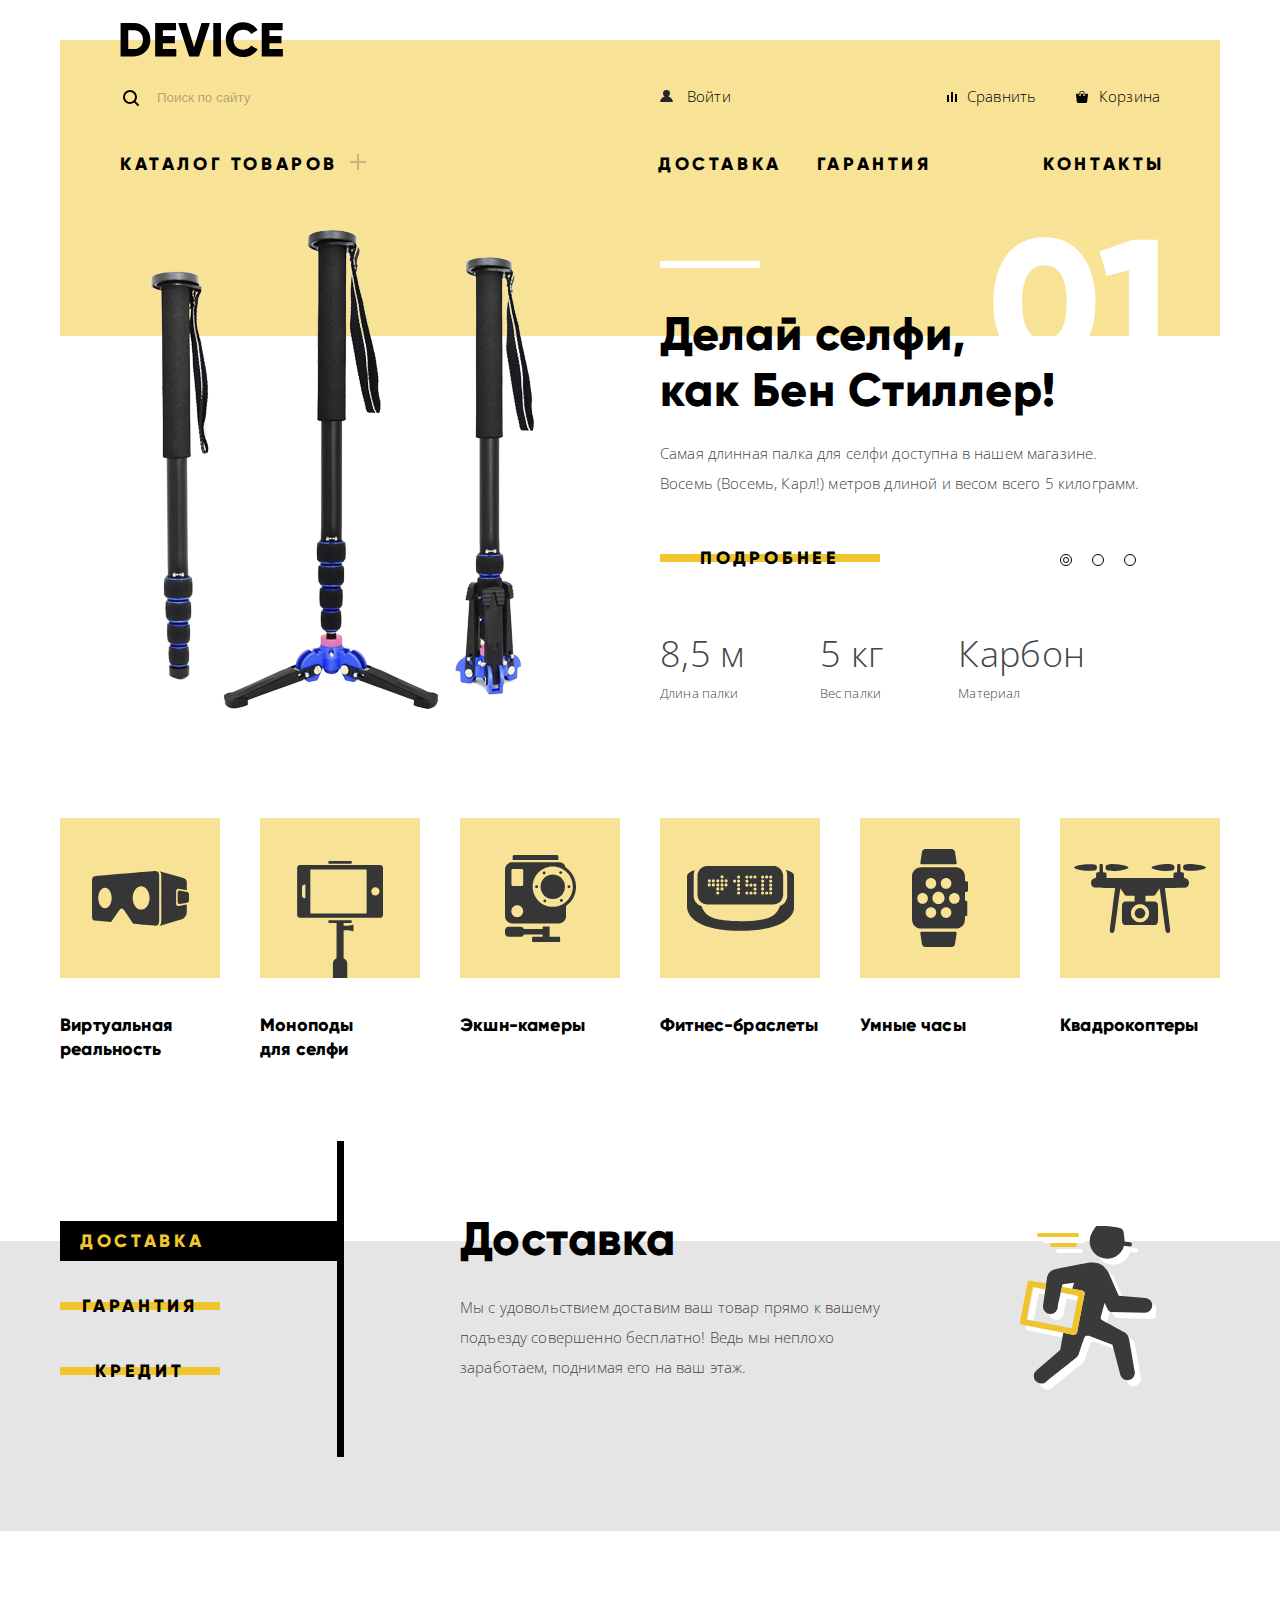
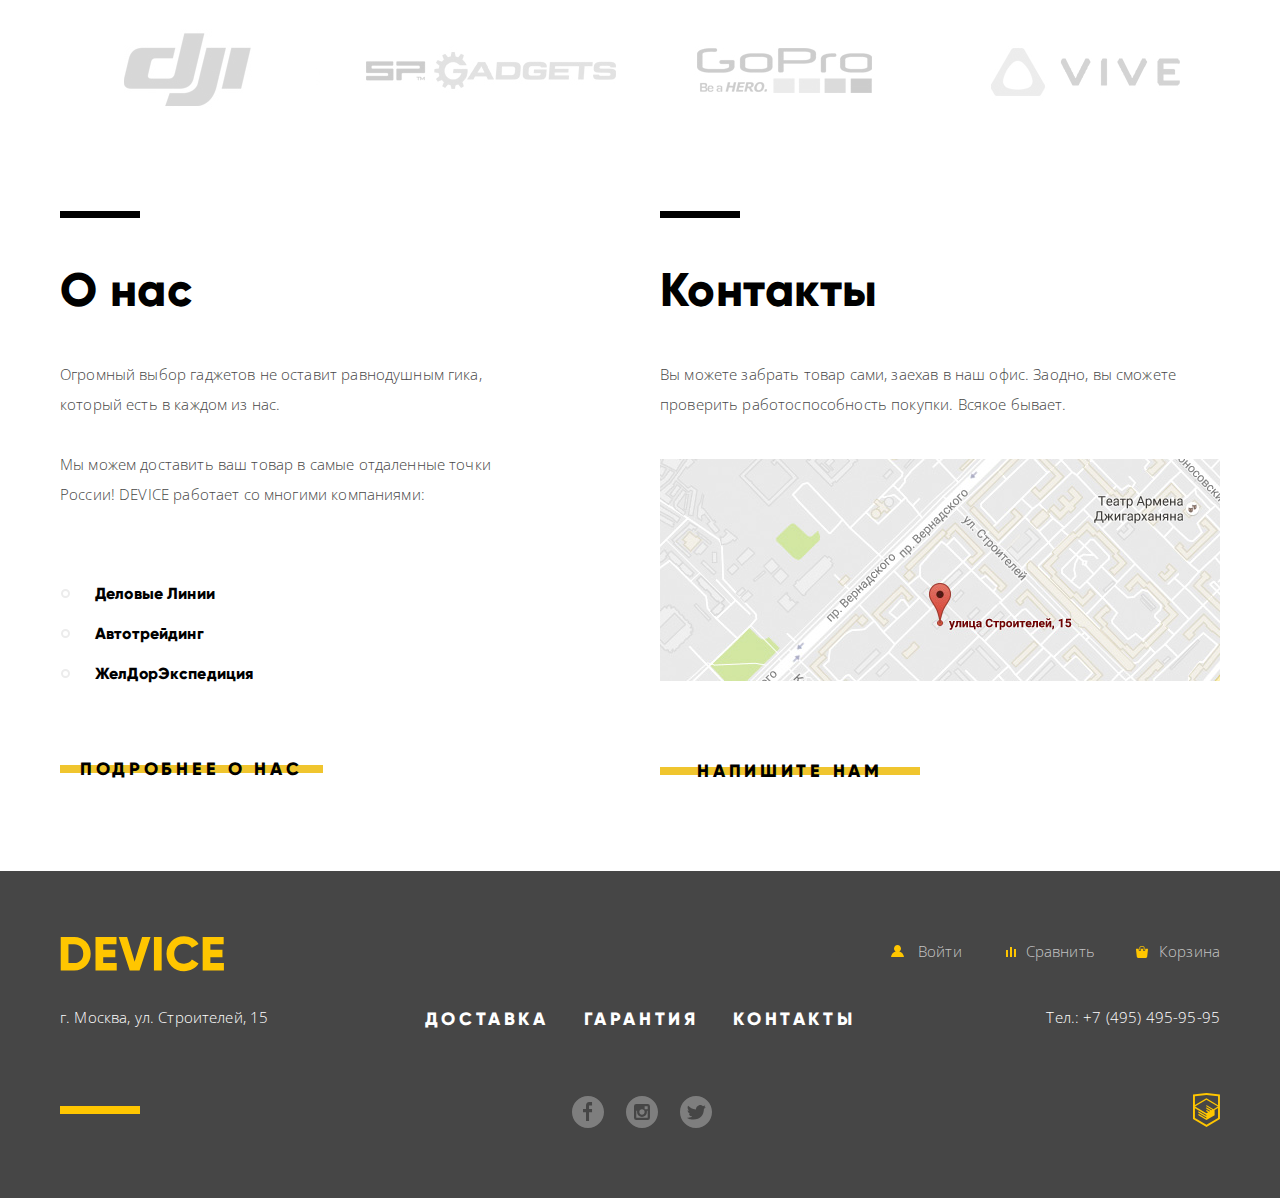
==== index.html @ 1e940af2 "Поправил футер в ИЕ11, добавил оутлайны там, где они потерялись" ====
<!DOCTYPE html>
<html lang="ru">

<head>
  <meta charset="utf-8">
  <title>Девайс</title>
  <link rel="stylesheet" href="css/style.css">
  <link rel="stylesheet" href="https://necolas.github.io/normalize.css/8.0.1/normalize.css">
  <link href="https://fonts.googleapis.com/css?family=Open+Sans:300&amp;subset=cyrillic" rel="stylesheet">
  <link rel="icon" href="img/favicon_16.png" type="image/gif" sizes="16x16">
  <link rel="icon" href="img/favicon_32.png" type="image/gif" sizes="32x32">
</head>

<body>
  <header class="main-header container">
    <img class="header-logo-index" width="163" height="36" src="img/logo.svg" alt="Логотип Девайса">
    <div class="header-top-row">
      <form class="search-form" action="https://echo.htmlacademy.ru" method="GET">
        <input type="search" class="search-input" name="search" placeholder="Поиск по сайту">
        <button class="search-button" type="submit">Найти</button>
      </form>
      <ul class="header-user-navigation">
        <li><a class="header-link link-user" href="#">Войти</a></li>
      </ul>
      <ul class="header-product-actions">
        <li><a class="header-link link-compare" href="#">Сравнить</a></li>
        <li><a class="header-link link-cart" href="#">Корзина</a></li>
      </ul>
    </div>
    <ul class="header-navigation">
      <li class="header-bold-link header-catalog">
        <a class="catalog-link" href="catalog.html">Каталог товаров</a>
        <ul class="header-catalog-list text-15">
          <li><a class="regular-link" href="#">Виртуальная реальность</a></li>
          <li><a class="regular-link" href="#">Моноподы для селфи</a></li>
          <li><a class="regular-link" href="#">Экшн-камеры</a></li>
          <li><a class="regular-link" href="#">Фитнес-браслеты</a></li>
          <li><a class="regular-link" href="#">Умные часы</a></li>
          <li><a class="regular-link" href="#">Квадрокоптеры</a></li>
        </ul>
      </li>
      <li class="header-bold-link"><a href="delivery.html">Доставка</a></li>
      <li class="header-bold-link"><a href="warranty.html">Гарантия</a></li>
      <li class="header-bold-link header-contacts"><a href="contacts.html">Контакты</a></li>
    </ul>
  </header>
  <main>
    <h1 class="visually-hidden">Интернет-магазин «Девайс»</h1>

    <div class="sliders container">

      <section class="slider slider-1 slider-current">
        <img class="slider-picture" src="img/slider-1.png" width="384" height="486" alt="Селфи-палка">
        <div class="slider-description">
          <h2 class="title-l title-l2 slider-title">Делай селфи, <br> как Бен Стиллер!</h2>
          <p class="text-15 slider-text">Самая длинная палка для селфи доступна в нашем магазине. <br> Восемь (Восемь,
            Карл!) метров длиной и весом всего 5 килограмм.</p>
          <a href="#" class="button button-220">Подробнее</a>
          <div class="slider-features">
            <div class="slider-features-item">
              <p class="slider-features-text-l">8,5 м</p>
              <p class="slider-features-text-s">Длина палки</p>
            </div>
            <div class="slider-features-item">
              <p class="slider-features-text-l">5 кг</p>
              <p class="slider-features-text-s">Вес палки</p>
            </div>
            <div class="slider-features-item">
              <p class="slider-features-text-l">Карбон</p>
              <p class="slider-features-text-s">Материал</p>
            </div>
          </div>
        </div>
      </section>

      <section class="slider slider-2">
        <img class="slider-picture" src="img/slider-2.png" width="345" height="485" alt="Фитнес-браслет">
        <div class="slider-description">
          <h2 class="title-l title-l2 slider-title">Худеем <br>правильно</h2>
          <p class="text-15 slider-text">Мотивирующие фитнес-браслеты помогут найти в себе силы не пропускать занятия и
            соблюдать диету.</p>
          <a href="#" class="button button-220">Подробнее</a>
          <div class="slider-features">
            <div class="slider-features-item">
              <p class="slider-features-text-l">48 часов</p>
              <p class="slider-features-text-s">Без подзарядки</p>
            </div>
          </div>
        </div>
      </section>

      <section class="slider slider-3">
        <img class="slider-picture" src="img/slider-3.png" width="526" height="334" alt="Квадрокоптер">
        <div class="slider-description">
          <h2 class="title-l title-l2 slider-title">Порхает как бабочка, <br>жалит как пчела!</h2>
          <p class="text-15 slider-text">Этот обычный, на первый взгляд, квадрокоптер оснащен мощным лазером,
            замаскированным под стандартную камеру.</p>
          <a href="#" class="button button-220">Подробнее</a>
          <div class="slider-features">
            <div class="slider-features-item">
              <p class="slider-features-text-l">800 м</p>
              <p class="slider-features-text-s">Дальность полета</p>
            </div>
            <div class="slider-features-item">
              <p class="slider-features-text-l">50 м</p>
              <p class="slider-features-text-s">Радиус поражения</p>
            </div>
          </div>
        </div>
      </section>

      <ul class="slider-buttons">
        <li><a class="slider-button slider-button-1 slider-button-current" href="#">Слайд 1</a></li>
        <li><a class="slider-button slider-button-2" href="#">Слайд 2</a></li>
        <li><a class="slider-button slider-button-3" href="#">Слайд 3</a></li>
      </ul>

    </div>

    <section class="catalog-section container">
      <h2 class="visually-hidden">Каталог товаров</h2>
      <ul class="catalog-section-list">
        <li><a class="text-18-bold catalog-section-item vr" href="#">Виртуальная реальность</a></li>
        <li><a class="text-18-bold catalog-section-item monopod" href="#">Моноподы для селфи</a></li>
        <li><a class="text-18-bold catalog-section-item actioncam" href="#">Экшн-камеры</a></li>
        <li><a class="text-18-bold catalog-section-item tracker" href="#">Фитнес-браслеты</a></li>
        <li><a class="text-18-bold catalog-section-item smartwatch" href="#">Умные часы</a></li>
        <li><a class="text-18-bold catalog-section-item drone" href="#">Квадрокоптеры</a></li>
      </ul>
    </section>
    <section class="service-section">
      <div class="container">
        <h2 class="visually-hidden">Наш сервис</h2>
        <ul class="service-tabs">
          <li><a class="button button-160 button-current" href="#">Доставка</a></li>
          <li><a class="button button-160" href="#">Гарантия</a></li>
          <li><a class="button button-160" href="#">Кредит</a></li>
        </ul>
        <div class="service-wrapper">
          <section class="service-description service-description-1 service-current">
            <h3 class="title-l title-l2">Доставка</h3>
            <p class="service-text">Мы с удовольствием доставим ваш товар прямо к вашему подъезду совершенно бесплатно!
              Ведь мы неплохо заработаем, поднимая его на ваш этаж.</p>
          </section>
          <section class="service-description service-description-2">
            <h3 class="title-l title-l2">Гарантия</h3>
            <p class="service-text">Если из-за возгорания купленного у нас товара у вас сгорит дом — не переживайте, мы
              выдадим вам новый.<br>Товар, не дом, конечно же.</p>
          </section>
          <section class="service-description service-description-3">
            <h3 class="title-l title-l2">Кредит</h3>
            <p class="service-text">Залезть в долговую яму стало проще! Кредитные консультанты подберут для вас
              наиболее выгодные условия кредита. Выгодные для нашего банка, разумеется.</p>
          </section>
        </div>
      </div>
    </section>
    <section class="container">
      <h2 class="visually-hidden">Наши бренды</h2>
      <ul class="brands">
        <li><a class="brand brand-dji" href="#">DJI</a></li>
        <li><a class="brand brand-spgadgets" href="#">SP Gadgets</a></li>
        <li><a class="brand brand-gopro" href="#">GoPro</a></li>
        <li><a class="brand brand-vive" href="#">Vive</a></li>
      </ul>
    </section>
    <div class="two-columns container index-columns">
      <section class="about">
        <h2 class="title-l title-index">О нас</h2>
        <p class="default-p">Огромный выбор гаджетов не оставит равнодушным гика, который есть в каждом из нас.</p>
        <p class="default-p">Мы можем доставить ваш товар в самые отдаленные точки России! DEVICE работает со многими
          компаниями:</p>
        <ul class="delivery-partners">
          <li>Деловые Линии</li>
          <li>Автотрейдинг</li>
          <li>ЖелДорЭкспедиция</li>
        </ul>
        <a class="button button-260" href="about.html">Подробнее о нас</a>
      </section>
      <section class="contacts">
        <h2 class="title-l title-index">Контакты</h2>
        <p class="default-p">Вы можете забрать товар сами, заехав в наш офис. Заодно, вы сможете проверить
          работоспособность покупки. Всякое бывает.</p>
        <a class="contacts-map" href="#"><img width="560" height="222" src="img/map.jpg" alt="Карта проезда"></a>
        <a class="button button-260" href="#">Напишите нам</a>
      </section>
    </div>
  </main>
  <footer class="main-footer">
    <div class="container">
      <div class="footer-first-row">
        <img class="footer-logo" width="164" height="36" src="img/logo-orange.svg" alt="Логотип Девайса">
        <ul class="footer-list footer-user-navigation">
          <li><a class="footer-link link-user footer-link-user" href="#">Войти</a></li>
        </ul>
        <ul class="footer-list footer-product-actions">
          <li><a class="footer-link link-compare footer-link-compare" href="#">Сравнить</a></li>
          <li><a class="footer-link link-cart footer-link-cart" href="#">Корзина</a></li>
        </ul>
      </div>
      <div class="footer-second-row">
        <p class="footer-adress">г. Москва, ул. Строителей, 15</p>
        <ul class="footer-navigation">
          <li><a href="delivery.html">Доставка</a></li>
          <li><a href="warranty.html">Гарантия</a></li>
          <li><a href="contacts.html">Контакты</a></li>
        </ul>
        <p class="footer-tel">Тел.: +7 (495) 495-95-95</p>
      </div>
      <div class="footer-third-row">
        <ul class="socials">
          <li><a class="social-button facebook-button" href="#">Фейсбук</a></li>
          <li><a class="social-button instagram-button" href="#">Инстаграм</a></li>
          <li><a class="social-button twitter-button" href="#">Твиттер</a></li>
        </ul>
        <a class="copyright-button" href="https://htmlacademy.ru/intensive/htmlcss">© HTML-Академия</a>
      </div>
    </div>
  </footer>
  <section class="modal contact-modal">
    <h2 class="visually-hidden">Связаться с нами</h2>
    <form class="contact-form" action="https://echo.htmlacademy.ru" method="post">
      <div class="contact-info-wrapper">
        <div class="input-wrapper">
          <label class="text-18-bold" for="name">Ваше имя</label>
          <input class="input name-input" type="text" name="name" id="name" placeholder="Имя Фамилия">
        </div>
        <div class="input-wrapper">
          <label class="text-18-bold" for="email">Ваш e-mail</label>
          <input class="input" type="email" name="email" id="email" placeholder="email@example.com">
        </div>
      </div>
      <div class="input-wrapper">
        <label class="text-18-bold" for="letter-text">Текст письма</label>
        <textarea class="input textarea" name="textarea" id="letter-text" placeholder="В свободной форме" rows="7"></textarea>
      </div>
      <button type="submit" class="button button-200">Отправить</button>
      <button type="button" class="modal-close-button">Закрыть</button>
    </form>
  </section>
  <section class="modal map-modal">
    <h2 class="visually-hidden">Адрес офиса</h2>
    <iframe src="https://www.google.com/maps/embed?pb=!1m18!1m12!1m3!1d2249.1096032554806!2d37.528877725327376!3d55.68708219372479!2m3!1f0!2f0!3f0!3m2!1i1024!2i768!4f13.1!3m3!1m2!1s0x46b54cf65f5c8955%3A0x694710ccd55501e!2sUlitsa+Stroiteley%2C+15%2C+Moskva%2C+119311!5e0!3m2!1sen!2sru!4v1544993767592"
      width="960" height="530" style="border:0" allowfullscreen></iframe>
    <img src="img/map-big.jpg" width="960" height="530" alt="г. Москва, ул. Строителей, 15">
    <button type="button" class="modal-close-button">Закрыть</button>
  </section>
  <script src="js/script.js"></script>
</body>

</html>
---- css/style.css ----
@font-face {
  font-family: "gilroy";
  src: url("../fonts/gilroy-extrabold.woff2") format("woff2");
  src: url("../fonts/gilroy-extrabold.woff") format("woff");
  font-weight: bold;
  font-style: normal;
}

body, .text-15 {
  margin: 0px;

  font-family: "Open Sans", Arial, sans-serif;
  font-size: 15px;
  line-height: 30px;
  color: #464646;
  letter-spacing: 0.15px;
  font-weight: 300;
  text-transform: none;

  /* background-color: #ffffff; */
}

a {
  color: #000000;
  text-decoration: none;
}

.visually-hidden {
  position: absolute;
  width: 1px;
  height: 1px;
  margin: -1px;
  border: 0;
  padding: 0;
  clip: rect(0 0 0 0);
  overflow: hidden;
}

*, *::after, *::before {
  /* outline: 1px solid rgba(255, 0, 0, 0.5); */
}

a:hover,
a:focus {
  color: rgba(0, 0, 0, 0.6);
}

a:active {
  color: rgba(0, 0, 0, 0.3);;
}

.header-logo:hover,
.header-logo:focus,
.footer-logo:hover,
.footer-logo:focus,
.copyright-button:hover,
.copyright-button:focus {
  opacity: 0.6;
}

.header-logo:active,
.footer-logo:active,
.copyright-button:active {
  opacity: 0.3;
}

.container {
  box-sizing: border-box;
  width:  1160px;
  margin: 0 auto;
}

.main-header {
  box-sizing: border-box;
  background-image: linear-gradient(transparent 40px, rgba(240,198,46,0.50) 40px);
  padding: 0px 60px 50px 60px;
  /* margin-bottom: 40px;  */
}

.header-logo-index {
  margin-top: 22px;
  margin-bottom: 6px;
}

.header-top-row {
  display: flex;
  align-items: baseline;
  margin-bottom: 29px;
}

.search-form {
  position: relative;
  display: flex;
  width: 440px;
  margin-right: 97px;
  /* margin-left: 37px; */
}

.search-input {
  width: 340px;
  background-color: transparent;
  border: none;
  
  border-bottom: 2px solid transparent;
  padding-top: 17px;
  padding-bottom: 16px;
  padding-left: 37px;
  padding-right: 10px;
  transition-duration: 200ms;
}

.search-input::placeholder,
.input::placeholder {
  color: rgba(0, 0, 0, 0.3);
}

.search-input:focus {
  outline: none;
  border-bottom-color: #000000;
  transition-duration: 200ms;
}

.search-form::before {
  content: "";
  position: absolute;
  left: 3px;
  top: 17px;
  width: 16px;
  height: 16px;
  background-image: url("../img/search.svg");
}

.search-button {
  background-color: transparent;
  border: 2px solid #000000;
  padding: 0px 20px;
  transition-duration: 200ms;
  visibility: hidden;
  opacity: 0;
}

.search-button:hover,
.search-button:focus{
  background-color: #000000;
  color: #ffffff;
  transition-duration: 200ms;
  visibility: visible;
  opacity: 1;
}

.search-button:active {
  color: rgba(255, 255, 255, 0.3);
}

.search-input:focus + .search-button {
  visibility: visible;
  opacity: 1;
  transition-duration: 200ms;
}

.header-user-navigation {
  margin: 0;
  padding: 0;
  list-style: none;

  display: flex;
}

.header-link {
  position: relative;
  padding-left: 30px;
}

.header-link:hover,
.header-link:focus {
  opacity: 0.6;
  color: #000000;
}

.header-link:active {
  opacity: 0.3;
  color: #000000;
}


.header-link::before,
.footer-link::before {
  content: "";
  position: absolute;
  width: 13px;
  height: 12px;
  left: 3px;
  top: 4px;
  background-repeat: no-repeat;
}

.link-user::before {
  width: 13px;
  height: 12px;
  background-image: url("../img/user.svg");
}

.link-compare::before {
  width: 10px;
  height: 10px;
  left: 10px;
  top: 6px;
  background-image: url("../img/compare.svg");
}

.link-cart::before {
  width: 12px;
  height: 12px;
  left: 7px;
  top: 5px;
  background-image: url("../img/cart.svg");
}

.header-product-actions {
  margin: 0;
  padding: 0;
  list-style: none;

  display: flex;
  width: 223px;
  justify-content: space-between;
  margin-left: auto;
}

.header-navigation {
  font-size: 18px;
  line-height: 24px;
  font-family: "gilroy", "helvetica", "arial", sans-serif;
  text-transform: uppercase;
  letter-spacing: 3.6px;

  margin: 0;
  padding: 0;
  list-style: none;

  position: relative;
  display: flex;
  margin-right: -5px;
}

.header-catalog-list {
  margin: 0;
  padding: 0;
  list-style: none;
  position: absolute;
  top: 20px;
  left: -60px;

  display: flex;
  flex-direction: column;
  align-content: flex-start;
  flex-wrap: wrap;
  
  height: 135px;
  width: 1040px;
  padding: 30px 60px 0 60px;

  background-color: #f7e296;
  z-index: 1;
  /* pointer-events: none; */
  display: none;
  
  animation-name: catalog-list-show;
  animation-duration: 300ms;
}

.catalog-link:hover + .header-catalog-list {
  display: flex;
  /* pointer-events: all; */
}

.header-catalog-list:hover {
  opacity: 1;
  display: flex;
  /* pointer-events: all; */
}

@keyframes catalog-list-show {
  0% {
    opacity: 0;
  }
  100% {
    opacity: 1;
  }
}


.header-catalog-list li {
  margin-bottom: 6px;
  margin-right: 60px;
}

.header-catalog-list li:nth-child(5) {
  margin-bottom: 50px;
}

.header-bold-link {
  margin-right: 35px;
}

.catalog-link {
  position: relative;
  padding-right: 40px;
  margin-right: 245px;
}

.catalog-link::after {
  content: "";
  position: absolute;
  left: 230px;
  top: 2px;
  width: 16px;
  height: 16px;
  background-image: url("../img/plus.svg");
}

.header-contacts {
  margin-right: 0px;
  margin-left: auto;
}

.header-link-secondary {
  color: rgba(0, 0, 0, 0.3);
  padding-left: 20px;
}

.two-columns {
  display: flex;
}

.index-columns {
  padding-bottom: 85px;
}

.about {
  box-sizing: border-box;
  width: 465px;
  margin-right: 140px;
}

.contacts {
  width: 560px;
}

.title-l {
  margin: 0;
  padding: 0;

  font-family: "gilroy", "helvetica", "arial", sans-serif;
  font-size: 47px;
  line-height: 48px;
  letter-spacing: 0.48px;
  color: #000000;
}

.title-index {
  position: relative;
  margin-top: 50px;
  margin-bottom: 45px;
}

.default-p {
  margin-bottom: 30px;
}

.title-index::before {
  content: "";
  position: absolute;
  top: -55px;
  width: 80px;
  height: 7px;
  background-color: #000000;
}

/* Sliders */

.sliders {
  display: flex;
  position: relative;
  flex-direction: column;
  background-image: linear-gradient(
    rgba(240,198,46,0.50) 110px,
    #ffffff 110px
    );
}

.slider-description .button {
  margin-bottom: 60px;
}

.slider {
  display: flex;
  position: relative;
  margin-bottom: 65px;
  display: none;

  animation-name: slider-show;
  animation-duration: 300ms;
}

@keyframes slider-show {
  0% {
    opacity: 0;
    transform: translateX(100px)
  }
  100% {
    opacity: 1;
  }
}

.slider-current {
  display: flex;
}

.slider-shown {
  visibility: visible;
}


.slider-picture {
  margin-left: 90px;
}

.slider-3 .slider-picture {
  margin-left: 10px;
}


.slider-description {
  width: 510px;
  margin-left: auto;
  margin-right: 50px;
  padding-bottom: 50px;
}

.title-l2 {
  line-height: 56px;
}

.slider-title {
  position: relative;
  margin-top: 80px;
  margin-bottom: 20px;
  z-index: 0;
}

.slider-title::before {
  content: "";
  position: absolute;
  top: -45px;
  left: 0;
  
  width: 100px;
  height: 7px;
  background-color: #ffffff;
}

.slider-title::after {
  content: "01";
  position: absolute;
  top: -30px;
  right: 0;
  font-size: 179px;
  color: #ffffff;
  z-index: -1;
}

.slider-1 .slider-title::after {
  content: "01";
}

.slider-2 .slider-title::after {
  content: "02";
}

.slider-3 .slider-title::after {
  content: "03";
}

.slider-text {
  margin-bottom: 45px;
}

.button-220 {
  box-sizing: border-box;
  width: 220px;
}

.slider-buttons {
  margin: 0;
  padding: 0;
  list-style: none;

  position: absolute;
  bottom: 245px;
  right: 55px;

  display: flex;
  font-size: 0px;
  margin-right: 16px;
  align-content: flex-end;
}

.slider-button {
  display: flex;
  position: relative;
  width: 26px;
  height: 26px;
  margin-right: 6px;
}

.slider-button::before {
  content: "";
  position: absolute;

  width: 10px;
  height: 10px;
  margin: 7px;
  border: 1px solid #000000;
  border-radius: 50%;
  transition: 300ms;
}

.slider-button-current {
  pointer-events: none;
}

.slider-button-current::after {
  content: "";
  display: block;
  position: absolute;
  top: 10px;
  left: 10px;

  width: 4px;
  height: 4px;
  border: 1px solid #000000;
  border-radius: 50%;
}

.slider-button:hover::before {
  transform: scale(1.5);
}

.slider-features {
  display: flex;
}

.slider-features-item {
  margin-right: 75px;
}

.slider-features-text-l {
  margin: 0;
  padding: 0;
  font-size: 36px;
  line-height: 48px;
  letter-spacing: 0.36px;
  margin-bottom: 5px;
}

.slider-features-text-s {
  margin: 0;
  padding: 0;

  font-size: 13px;
  line-height: 20px;
  letter-spacing: 0.13px;
}

/* Index Catalog Section */

.catalog-section-list {
  margin: 0;
  padding: 0;
  list-style: none;

  display: flex;
  justify-content: space-between;
  flex-wrap: wrap;
  margin-bottom: 40px;
}

.catalog-section-item {
  position: relative;
  display: block;
  width: 160px;
  padding-top: 195px;
  padding-bottom: 40px;
}

.catalog-section-item::before,
.catalog-section-item::after {
  content: "";
  position: absolute;
  top: 0;
  left: 0;

  display: flex;
  width: 160px;
  height: 160px;

  transition: 200ms;
}

.catalog-section-item::before {
  background-color: rgba(240,198,46,0.50);
}

.catalog-section-item::after {
  background-repeat: no-repeat;
  background-position: center;
}

.catalog-section-item:hover::before,
.catalog-section-item:focus::before {
  background-color: rgba(240,198,46,1);
}

.catalog-section-item:active::after {
  opacity: 0.3;
}

.catalog-section-item.vr::after {
  background-image: url("../img/cat.vr.svg");
}

.catalog-section-item.monopod::after {
  background-image: url("../img/cat.monopod.svg");
  background-position-y: 43px;
}

.catalog-section-item.actioncam::after {
  background-image: url("../img/cat.actioncam.svg");
}

.catalog-section-item.tracker::after {
  background-image: url("../img/cat.tracker.svg");
}

.catalog-section-item.smartwatch::after {
  background-image: url("../img/cat.smartwatch.svg");
}

.catalog-section-item.drone::after {
  background-image: url("../img/cat.drone.svg");
}


/* Services */
.service-section {
  background-image: linear-gradient(
    #ffffff 100px,
    #e5e5e5 100px
  );
  min-height: 390px;
  margin-bottom: 90px;
}


.service-section .container {
  display: flex;
}

.service-tabs {
  position: relative;
  margin: 0;
  padding: 0;
  list-style-type: none;
  margin-top: 85px;
  width: 400px;
}

.service-tabs li {
  margin-bottom: 35px;
}

.service-tabs::after {
  content: "";
  position: absolute;
  top: -85px;
  left: 277px;
  width: 7px;
  height: calc(100% + 65px);
  background-color: #000000;
}

.button-160 {
  box-sizing: border-box;
  width: 160px;
}

.button.button-current {
  padding-right: 260px;
  color: #f0c52e;
  pointer-events: none;
  transition: 100ms;
}

.button.button-current:hover,
.button.button-current:focus {
  color: #f0c52e;
  /* pointer-events: none; */
}

.button.button-current::before {
  background-color: #000000;
  top: -8px;
  border-color: #000000;
  border-top-width: 20px;
  border-bottom-width: 20px;
}

.service-description{
  margin-top: 70px;
  margin-bottom: 65px;
  width: 760px;
  display: none;
  animation-name: service-show;
  animation-duration: 300ms;
}

@keyframes service-show {
  0% {
    transform: translateX(-100px);
    opacity: 0;
  }
  100% {
    transform: translateX(0px);
    opacity: 1;
  }
}

.service-current {
  display: block;
}

.service-description .title-l{
  margin-bottom: 25px;
  padding-top: 30px;
  margin-top: -30px;
}

.service-text {
  width: 450px;
  padding-bottom: 30px;
}

.service-description-1 {
  background-image: url("../img/delivery.svg");
  background-repeat: no-repeat;
  background-position: 560px 45px;
}

.service-description-2 {
  background-image: url("../img/warranty.svg");
  background-repeat: no-repeat;
  background-position: 540px 15px;
}

.service-description-3 {
  background-image: url("../img/credit.svg");
  background-repeat: no-repeat;
  background-position: 535px 15px;
}

/* Brands */

.brands {
  margin: 0;
  padding: 0;
  list-style: none;
  display: flex;
  justify-content: space-between;
  flex-wrap: wrap;
  margin-bottom: 95px;
}

.brand {
  margin: 0;
  padding: 0;
  display: block;
  width: 260px;
  height: 100px;
  font-size: 0px;
  background-image: url("../img/brands-sprite.jpg");
  background-position: 0px 0px;
  opacity: 0.2;
  transition: opacity 200ms;
}

.brand:hover,
.brand:focus {
  background-position-y: -100px;
  opacity: 1;
}

.brand-spgadgets {
  background-position: -260px 0px;
}

.brand-gopro {
  background-position: -520px 0px;
}

.brand-vive {
  background-position: -780px 0px;
}

/* Delivery */

.delivery-partners {
  margin: 0;
  padding: 0;
  list-style: none;
  
  font-family: "gilroy", "helvetica", "arial", sans-serif;
  list-style: none;
  font-size: 16px;
  line-height: 40px;
  color: #000000;

  margin-top: 65px;
  margin-bottom: 60px;
}

.delivery-partners li {
  position: relative;
  margin-left: 35px;
}

.delivery-partners li::before {
  content: "";
  position: absolute;
  left: -34px;
  top: 15px;
  width: 5px;
  height: 5px;
  border: 2px solid #ececec;
  border-radius: 50%;
}

.button {
  display: inline-block;
  z-index: 1;

  position: relative;

  font-family: "gilroy", "helvetica", "arial", sans-serif;
  font-size: 18px;
  line-height: 24px;
  letter-spacing: 3.7px;
  text-transform: uppercase;
  background-color: transparent;
  color: #000000;
  text-align: center;
  border: none;
  padding: 0 20px;
}

.button:hover,
.button:focus {
  color: #000000;
}

.button:active {
  color: rgba(0, 0, 0, 0.3);
}

.button::before {
  content: "";
  position: absolute;
  width: 100%;
  height: 0;
  border-top: 4px solid #f0c52e;
  border-bottom: 4px solid #f0c52e;
  background-color: #f0c52e;
  background-size: 2px 10px;
  left: 0;
  top: 8px;
  transition-duration: 100ms;
  z-index:  -1;
}

.button:hover::before,
.button:focus::before {
  top: -8px;
  border-top-width: 20px;
  border-bottom-width: 20px;
  transition-duration: 100ms;
}


.button-260 {
  box-sizing: border-box;
  min-width: 260px;
}
.contacts-map {
  display: block;
  margin: 0px;
  padding: 0px;
  line-height: 0px;
  margin-top: 40px;
  margin-bottom: 75px;
  background-color: #cccccc;
  transition-duration: 300ms;
  overflow: hidden;
}

.contacts-map img{
  transition-duration: 200ms;
}

.contacts-map:hover img,
.contacts-map:focus img {
  transform: scale(1.2);
}


 /* ====== Footer Index ======*/

.footer-list {
  margin: 0;
  padding: 0;
  display: flex;
}

.footer-logo {
  margin-right: auto;
}

.footer-link {
  position: relative;
  color: rgba(255, 255, 255, 0.7);
  padding-left: 30px;
  margin-left: 34px;
}

.footer-link:hover::before,
.footer-link:focus::before {
  opacity: 0.6;
}

.footer-link:active::before {
  opacity: 0.3;
}

.footer-link-user::before {
  background-image: url("../img/user-orange.svg")
}

.footer-link-compare::before {
  background-image: url("../img/compare-orange.svg")
}

.footer-link-cart::before {
  background-image: url("../img/cart-orange.svg")
}

.footer-link:hover,
.footer-link:focus {
  color: #ffffff;
}

.footer-link:active {
  color: rgba(255, 255, 255, 0.3);
}

.main-footer {
  display: flex;
  /* margin-top: 85px; */
  background-color: #464646;
}

.footer-navigation {
  margin: 0;
  padding: 0;
  list-style: none;

  font-size: 18px;
  line-height: 24px;
  font-family: "gilroy", "helvetica", "arial", sans-serif;
  text-transform: uppercase;
  letter-spacing: 3.6px;

  padding: 5px 0;
  display: flex;
  flex-wrap: wrap;
  justify-content: center;
}

.footer-navigation li {
  margin-right: 35px;
}

.footer-navigation li:last-child {
  margin-right: 0;
}

.main-footer p {
  color: #ffffff;
}

.footer-navigation a {
  color: #ffffff;
}

.footer-navigation a:hover,
.footer-navigation a:focus {
  color: rgba(255, 255, 255, 0.6);
}

.footer-navigation a:active {
  color: rgba(255, 255, 255, 0.3);
}

.footer-first-row {
  display: flex;
  justify-content: space-between;
  margin-top: 65px;
  margin-bottom: 30px;
}

.footer-second-row {
  display: flex;
  justify-content: space-between;
  margin-bottom: 60px;
  align-items: flex-start;
}

.footer-tel {
  margin: 0;
  padding: 0;
  text-align: right;
}

.footer-third-row {
  display: flex;
  justify-content: space-between;
  margin-bottom: 70px;
}

.footer-adress,
.footer-third-row::before {
  width: 350px;
  margin: 0;
  padding: 0;
}

.footer-tel {
  width: 350px;
  display: flex;
  justify-content: flex-end;
}


.socials {
  margin: 0;
  padding: 0;
  list-style: none;
  display: flex;
  margin-right: 50px;
}

.footer-first-row-right-column {
  display: flex;
  flex-direction: row;
}

.footer-first-row-right-column ul {
  margin: 0;
  padding: 0;
  list-style: none;
  display: flex;
}

/* ======== CATALOG PAGE ========= */

.text-14 {
  font-size: 14px;
  letter-spacing: 0.14px;
}

.breadcrumbs {
  list-style: none;
  margin: 0;
  padding: 0;
  display: flex;
  margin-top: 20px;
  margin-bottom: 42px;
}

.breadcrumb-link {
  position: relative;
  margin-right: 37px;
}

.breadcrumb-link a,
.breadcrumb-current {
  color: rgba(0, 0, 0, 0.3);
}

.breadcrumb-link a:hover,
.breadcrumb-link a:focus {
  color: rgba(0, 0, 0, 0.6);
}

.breadcrumb-link a:active {
  color: rgba(0, 0, 0, 0.1);
}

.breadcrumb-link::after {
  content: "";
  position: absolute;
  top: 12px;
  right: -19px;
  width: 4px;
  height: 7px;
  background-image: url("../img/nav-arrow.svg");
  background-repeat: no-repeat;
}

.inner-page.container {
  padding-left: 60px;
  width: 1100px;
}

.title-wrapper {
  padding: 0 60px;
}

.inner-page .title-l {
  margin-top: 37px;
}

/* ======== Filters ======== */

.filter {
  position: relative;
  background-image:linear-gradient(
    #dcdcdc 70px,
    #f2f2f2 70px
  );
  width: 200px;
  padding-top: 23px;
  padding-right: 70px;
  padding-left: 60px;
  flex-shrink: 0;
}

.background-gradient {
  background-image: linear-gradient(
    to right,  
    #f2f2f2 50%,
    #ffffff 50%
  )
}

.background-gradient:before {
  content: "";
  position: absolute;
  background-image: linear-gradient(
    to right,
    #dcdcdc 50%,
    #f2f2f2 50%
  );
  width: 100%;
  height: 70px;
  
}

.filter .title-s {
  margin-bottom: 92px;
}

.filter-section {
  border: 0;
  margin: 0;
  padding: 0; 
  margin-bottom: 45px;
}

.filter-list {
  list-style: none;
  margin: 0;
  padding: 0; 
}

.filter-list li {
  margin-bottom: 10px;
}

.title-s {
  margin: 0;
  padding: 0;

  font-family: "gilroy", "helvetica", "arial", sans-serif;
  font-size: 16px;
  line-height: 24px;
  letter-spacing: 3.5px;
  text-transform: uppercase;
}

.text-18-bold {
  font-family: "gilroy", "helvetica", "arial", sans-serif;
  font-size: 18px;
  line-height: 24px;
  letter-spacing: 0.18px;
}

.filter-title {
  position: relative;
  margin-bottom: 22px;
}

.filter-title::before {
  content: "";
  display: block;
  height: 0;
  border-bottom: 2px solid #000000;
  margin-bottom: 12px;
  width: 200px;
}

.filter-price {
  height: 95px;
}

.filter-price-range {
  width: 100%;
}

.filter-color {
  margin-bottom: 25px;
}

.filter-bt {
  margin-bottom: 35px;
}


/* Checkbox and radio */

.filter-option + label {
  position: relative;
  padding: 5px 0px 5px 40px;
}

.filter-option + label::before {
  content: "";
  position: absolute;
  left: -1px;
  top: 1px;

  width: 27px;
  height: 25px;
  background-repeat: no-repeat;
}

.filter-option:focus + label::before,
.filter-option:checked + label:hover::before,
.filter-option:checked + label:focus::before,
.checkbox + label:hover::before,
.checkbox + label:focus::before {
  opacity: 0.6;
}

.filter-option:disabled + label {
  color: #a6a6a6;
}

.filter-option:disabled + label::before {
  opacity: 0.25;
}


/* Checkbox */

.checkbox:checked + label::before {
  background-image: url("../img/checkbox-on.svg");
}

.checkbox + label::before {
  background-image: url("../img/checkbox-off.svg");
}


/* Radio Buttons */

.radio:checked + label::before {
  background-image: url("../img/radio-on.svg");
}

.radio + label::before {
  background-image: url("../img/radio-off.svg");
}

.filter-button {
  width: 200px;
}

/* ========= Catalog ========== */
.catalog {
  width: 830px;
}

/* ========== Sorting ========== */

.sorting {
  position: relative;
  display: flex;
  justify-content: space-between;
  background-color:#f2f2f2;
  padding-top: 20px;
  padding-left: 70px;
  padding-bottom: 10px;
  min-height: 40px;
  /* margin-bottom: 70px; */
}

.sorting-form {
  display: flex;
  justify-content: flex-start;
  margin-top: -1px;
  flex-grow: 1;
}

.sorting-type,
.sorting-order {
  margin: 0;
  padding: 0;
  display: flex;
}

.sorting-order {
  margin-left: auto;
}

.sorting .title-s {
  margin-top: 3px;
  margin-right: 52px;
}

.sorting-option + label {
  margin-right: 30px;
  cursor: pointer;
  color: #000000;
  opacity: 0.3;
  font-weight: 400;
}


.sorting-option:hover + label,
.sorting-option:focus + label {
  opacity: 0.6;
}

.sorting-option:focus + label,
.sort-order-radio:focus + label,
.filter-option:focus + label {
  outline: auto 5px -webkit-focus-ring-color;
}

.sorting-option:checked + label,
.sorting-option:active + label {
  opacity: 1;
}

.sorting-order label {
  font-size: 0px;

  display: flex;
  width: 11px;
  height: 10px;
  background-image: url("../img/sorting-direction.svg");
  background-repeat: no-repeat;
  background-position: center;
  cursor: pointer;
  opacity: 0.2;
  padding: 10px;
}

.sorting-order label[for="descending"] {
  transform: rotate(180deg);
  margin-right: -10px;
  opacity: 0.2;
}

.sort-order-radio:checked + label,
.sort-order-radio:active + label  {
  opacity: 1;
}

.sort-order-radio:hover + label {
  opacity: 0.4;
}

/* ========== Catalog List =========== */

.items-list {
  list-style: none;
  margin: 0;
  padding: 0;
  
  display: flex;
  flex-wrap: wrap;
  justify-content: space-between;
  background-color: #ffffff;
  padding-top: 70px;
}

.catalog-wrapper {
  padding-left: 70px;
  background-color: #ffffff;
  padding-bottom: 75px; 
}


/* Item Card */

.items-list-item {
  margin: 0;
  padding: 0;
  position: relative;
  margin-right: 40px; 
  margin-bottom: 45px;
  display: flex;
  width: 360px;
  flex-direction: column;
}

.items-list-item:nth-child(2n) {
  margin-right: 0px;
}

.item-link {
  margin: 0;
  padding: 0;
  display: flex;
  justify-content: space-between;
  padding-top: 33px;
}

.item-title {
  margin: 0;
  padding: 0;
  
  font-family: "gilroy", "helvetica", "arial", sans-serif;
  font-size: 18px;
  line-height: 24px;
  order: 1;
  width: 270px;
}

.item-price {
  margin: 0;
  padding: 0;

  text-align: right;
  font-size: 16px;
  line-height: 24px;
  letter-spacing: 0.16px;
  order: 2;
  margin-left: auto;
  
  display: block;
}

.items-list-item-hover {
  position: absolute;
  box-sizing: border-box;
  left: 0px;
  top: 0px;
  width: 100%;
  height: 380px;
  
  background-color: rgba(238,238,238,0.70);
  display: flex;
  flex-direction: column;
  align-items: center;
  padding-top: 180px;

  transform: scale(0.95);
  opacity: 0;
  transition-duration: 200ms;
}

.items-list-item:hover .items-list-item-hover,
.items-list-item:focus .items-list-item-hover  {
  display: flex;
  transform: scale(1);
  opacity: 1;
}

.button-200 {
  box-sizing: border-box;
  width: 200px;
  margin-bottom: 15px;
}

.compare-button {
  font-size: 13px;
  line-height: 36px;
  color: rgba(0, 0, 0, 0.5)
}

.compare-button:hover,
.compare-button:focus {
  color: rgba(0, 0, 0, 1)
}

.compare-button:active {
  color: rgba(0, 0, 0, 0.2)
}

/* ====== Paging ====== */

.paging {
  background-color:#f2f2f2;
  display: flex;
  justify-content: space-between;
  padding: 9px 15px;
  margin-top: -10px;
  /* margin-bottom: -10px;  */
}

.paging ul {
  margin: 0;
  padding: 0;
  list-style: none;

  display: flex;
}

.paging-link {
  color: #000000;
  padding: 15px;
}

.pages-list li {
  display: flex;
}

/* ====== Footer ====== */

.footer-link-secondary {
  color: rgba(255, 255, 255, 0.3);
  padding-left: 0;
  margin-left: 20px;
}

.social-button {
  display: block;
  font-size: 0px;
  width: 32px;
  height: 32px;
  background-repeat: no-repeat;
  margin: 0 11px;
  opacity: 0.3;
}

.social-button:hover,
.social-button:focus {
  opacity: 0.6;
}

.social-button:active {
  opacity: 0.1;
}

.facebook-button {
  background-image: url("../img/facebook.svg")
}

.instagram-button {
  background-image: url("../img/instagram.svg")
}

.twitter-button {
  background-image: url("../img/twitter.svg")
}

.copyright-button {
  display: block;
  font-size: 0px;
  right: 0;
  height: 35px;
  width: 27px;
  background-repeat: no-repeat;
  background-image: url("../img/copyright-orange.svg");
  background-position: right;
  margin-top: -3px;
}

.footer-third-row::before {
  content: "";
  background-color: #FFC600;
  margin-top: 10px;
  width: 80px;
  height: 8px;

}

/* = = = = Модальные окна = = = = */

.modal {
  position: fixed;
  flex-direction: column;
  display: flex;
  top: 50%;
  left: 50%;
  /* transform: translate(-50%, -50%); */
  box-shadow: 0px 10px 20px 0 rgba(4, 6, 6, 0.2);
  z-index: 1;
  background-color: #ffffff;
}


.modal{
  visibility: hidden;
}

.modal-show {
  visibility: visible;
  animation-name: modal-opening;
  animation-duration: 300ms;
}

@keyframes modal-opening {
  0% {
    transform: scale(0.9);    
    opacity: 0;
  }
  100% {
    transform: scale(1);    
    opacity: 1;
  }
}

.map-modal {
  width: 960px;
  margin-left: -480px;
  margin-top: -300px;

}

.map-modal iframe {
  position: absolute;
}

.contact-modal {
  width: 760px;
  padding: 90px 100px 75px 100px;
  margin-left: -480px;
  margin-top: -300px;
  
}

.contact-form {
  display: flex;
  flex-direction: column;
  flex-wrap: wrap;
}

@keyframes form-required {
  50% {
    transform: scale(1.03);
  }
  100% {
    transform: scale(1);
  }
}

.form-required-animation {
  animation-name: form-required;
  animation-duration: 200ms;
}

.input-wrapper {
  display: flex;
  flex-direction: column;
  flex-grow: 1;
}

.name-input {
  margin-right: 40px;
}

.contact-info-wrapper {
  display: flex;
  margin-bottom: 35px;
}

.textarea {
  margin-bottom: 55px;
  resize: vertical;
  min-height: 100px;
}

.input {
  background-color: #f3f3f3;
  border: none;
  padding: 16px 20px 20px 15px;
  margin-top: 5px;
}

.input:hover,
.input:focus {
  background-color: #ebebeb;
}

.input:focus {
  outline: 3px solid #f0c52e;
  /* outline-style: inset; */
}

.button-200 {
  width: 200px;
}

.modal-close-button {
  font-size: 0px;
  position: absolute;
  top: 22px;
  right: 22px;
  width: 55px;
  height: 55px;
  background-image: url("../img/modal-close.svg");
  border: none;
  background-color: transparent;
  opacity: 0.5;
}

.modal-close-button:hover,
.modal-close-button:focus {
  opacity: 1;
}

.modal-close-button:active {
  opacity: 0.3;
}
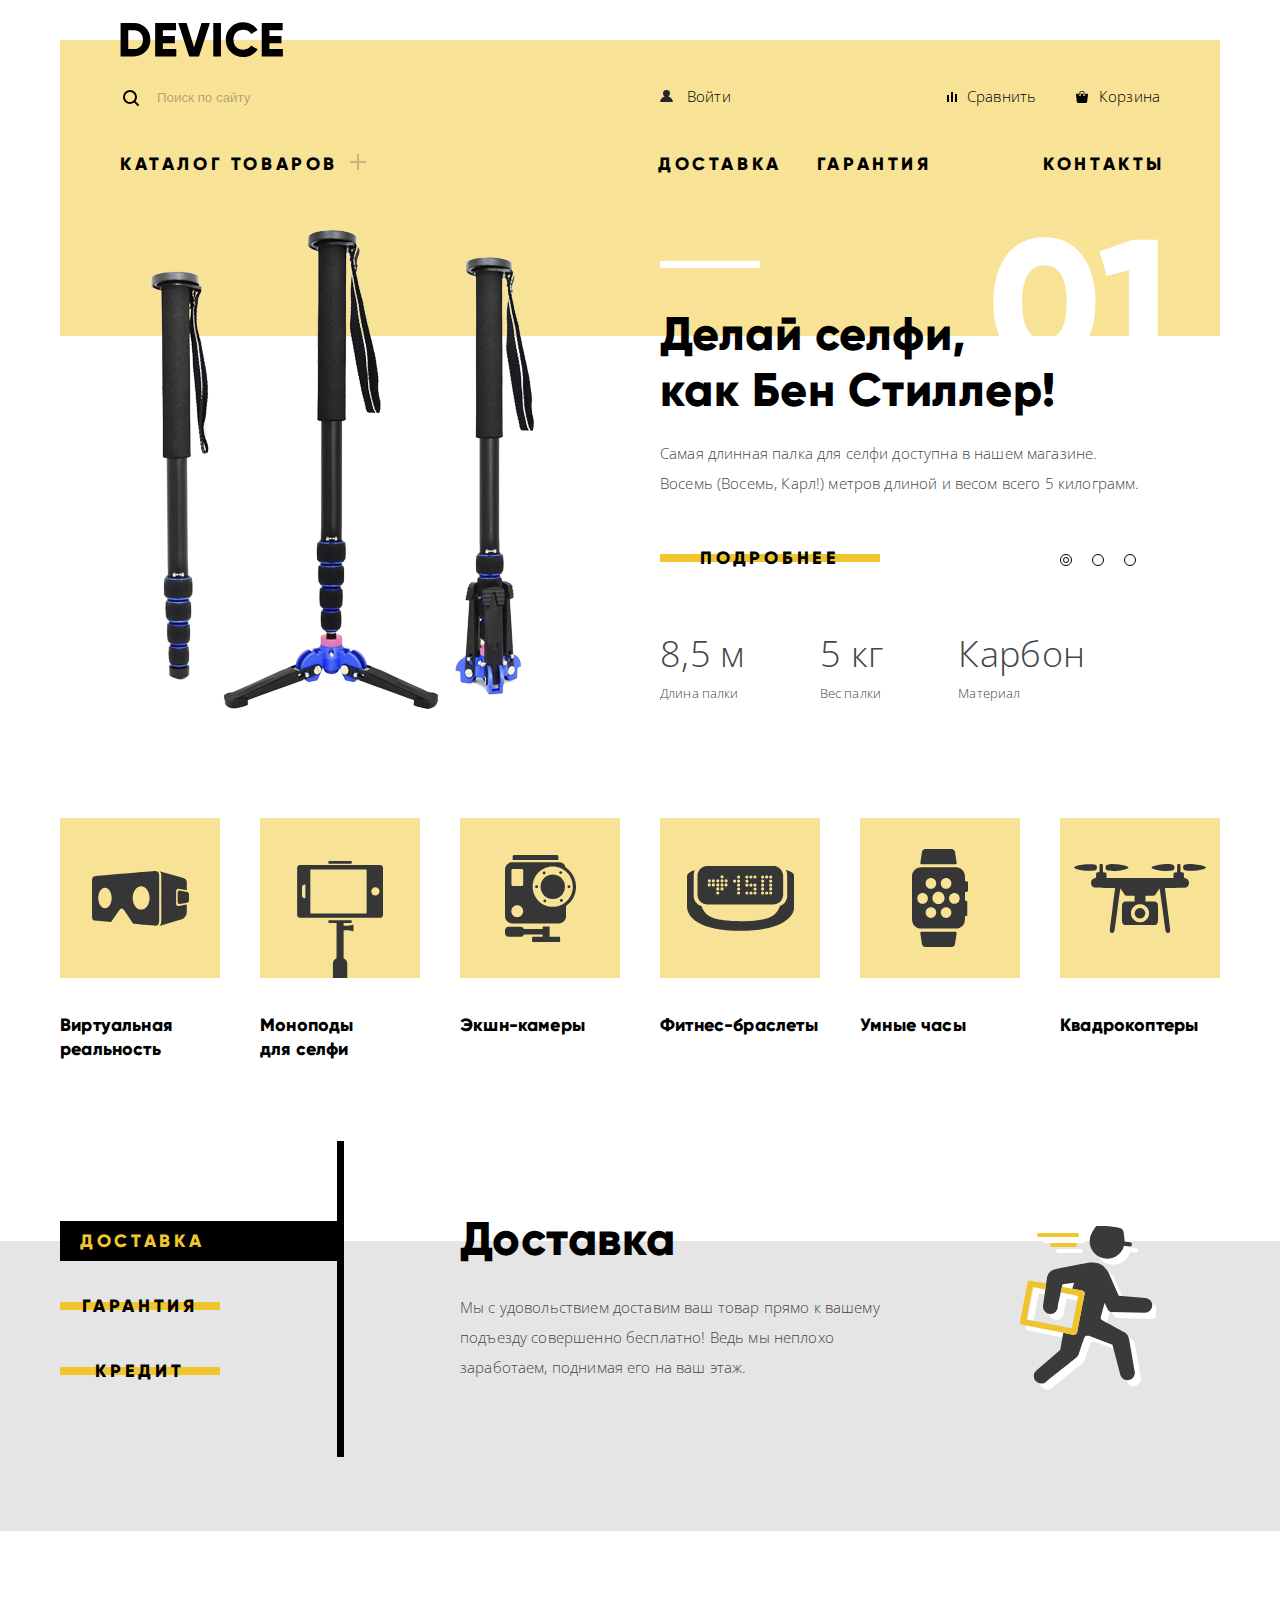
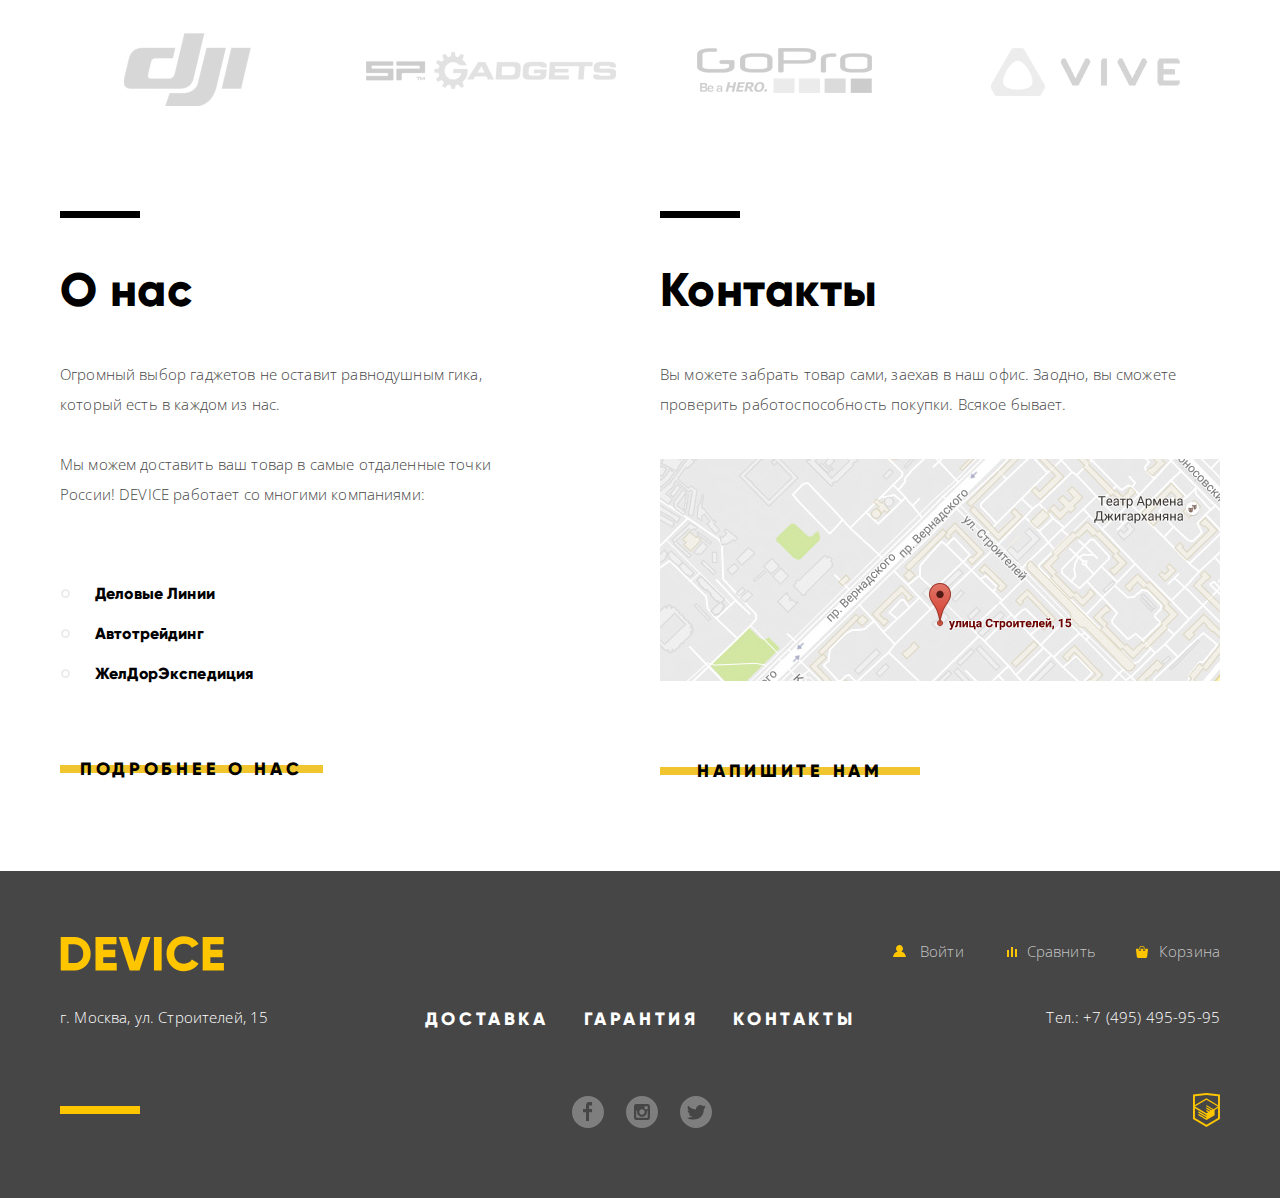
==== commit 4c34864d: "Добавил соответствие некоторым базовым и доп. критериям" ====
--- a/index.html
+++ b/index.html
@@ -13,7 +13,7 @@
 
 <body>
   <header class="main-header container">
-    <img class="header-logo-index" width="163" height="36" src="img/logo.svg" alt="Логотип Девайса">
+    <a class="header-logo-index"><img width="163" height="36" src="img/logo.svg" alt="Логотип Девайса"></a>
     <div class="header-top-row">
       <form class="search-form" action="https://echo.htmlacademy.ru" method="GET">
         <input type="search" class="search-input" name="search" placeholder="Поиск по сайту">
@@ -31,12 +31,12 @@
       <li class="header-bold-link header-catalog">
         <a class="catalog-link" href="catalog.html">Каталог товаров</a>
         <ul class="header-catalog-list text-15">
-          <li><a class="regular-link" href="#">Виртуальная реальность</a></li>
-          <li><a class="regular-link" href="#">Моноподы для селфи</a></li>
-          <li><a class="regular-link" href="#">Экшн-камеры</a></li>
-          <li><a class="regular-link" href="#">Фитнес-браслеты</a></li>
-          <li><a class="regular-link" href="#">Умные часы</a></li>
-          <li><a class="regular-link" href="#">Квадрокоптеры</a></li>
+          <li><a class="regular-link" href="catalog.html">Виртуальная реальность</a></li>
+          <li><a class="regular-link" href="catalog.html">Моноподы для селфи</a></li>
+          <li><a class="regular-link" href="catalog.html">Экшн-камеры</a></li>
+          <li><a class="regular-link" href="catalog.html">Фитнес-браслеты</a></li>
+          <li><a class="regular-link" href="catalog.html">Умные часы</a></li>
+          <li><a class="regular-link" href="catalog.html">Квадрокоптеры</a></li>
         </ul>
       </li>
       <li class="header-bold-link"><a href="delivery.html">Доставка</a></li>
@@ -120,12 +120,12 @@
     <section class="catalog-section container">
       <h2 class="visually-hidden">Каталог товаров</h2>
       <ul class="catalog-section-list">
-        <li><a class="text-18-bold catalog-section-item vr" href="#">Виртуальная реальность</a></li>
-        <li><a class="text-18-bold catalog-section-item monopod" href="#">Моноподы для селфи</a></li>
-        <li><a class="text-18-bold catalog-section-item actioncam" href="#">Экшн-камеры</a></li>
-        <li><a class="text-18-bold catalog-section-item tracker" href="#">Фитнес-браслеты</a></li>
-        <li><a class="text-18-bold catalog-section-item smartwatch" href="#">Умные часы</a></li>
-        <li><a class="text-18-bold catalog-section-item drone" href="#">Квадрокоптеры</a></li>
+        <li><a class="text-18-bold catalog-section-item vr" href="catalog.html">Виртуальная реальность</a></li>
+        <li><a class="text-18-bold catalog-section-item monopod" href="catalog.html">Моноподы для селфи</a></li>
+        <li><a class="text-18-bold catalog-section-item actioncam" href="catalog.html">Экшн-камеры</a></li>
+        <li><a class="text-18-bold catalog-section-item tracker" href="catalog.html">Фитнес-браслеты</a></li>
+        <li><a class="text-18-bold catalog-section-item smartwatch" href="catalog.html">Умные часы</a></li>
+        <li><a class="text-18-bold catalog-section-item drone" href="catalog.html">Квадрокоптеры</a></li>
       </ul>
     </section>
     <section class="service-section">
@@ -189,14 +189,16 @@
   <footer class="main-footer">
     <div class="container">
       <div class="footer-first-row">
-        <img class="footer-logo" width="164" height="36" src="img/logo-orange.svg" alt="Логотип Девайса">
-        <ul class="footer-list footer-user-navigation">
-          <li><a class="footer-link link-user footer-link-user" href="#">Войти</a></li>
-        </ul>
-        <ul class="footer-list footer-product-actions">
-          <li><a class="footer-link link-compare footer-link-compare" href="#">Сравнить</a></li>
-          <li><a class="footer-link link-cart footer-link-cart" href="#">Корзина</a></li>
-        </ul>
+        <img class="footer-logo-index" width="164" height="36" src="img/logo-orange.svg" alt="Логотип Девайса">
+        <div class="footer-first-row-right-column">
+          <ul class="footer-user-navigation">
+            <li><a class="footer-link link-user footer-link-user" href="#">Войти</a></li>
+          </ul>
+          <ul class="footer-product-actions">
+            <li><a class="footer-link link-compare footer-link-compare" href="#">Сравнить</a></li>
+            <li><a class="footer-link link-cart footer-link-cart" href="#">Корзина</a></li>
+          </ul>
+        </div>
       </div>
       <div class="footer-second-row">
         <p class="footer-adress">г. Москва, ул. Строителей, 15</p>
--- a/css/style.css
+++ b/css/style.css
@@ -1,7 +1,6 @@
 @font-face {
-  font-family: "gilroy";
-  src: url("../fonts/gilroy-extrabold.woff2") format("woff2");
-  src: url("../fonts/gilroy-extrabold.woff") format("woff");
+  font-family: 'gilroy';
+  src: url('../fonts/gilroy-extrabold.woff2') format('woff2');
   font-weight: bold;
   font-style: normal;
 }
@@ -49,6 +48,21 @@
   color: rgba(0, 0, 0, 0.3);;
 }
 
+.footer-logo,
+.header-logo,
+.header-logo-index {
+  display: block;
+  margin: 0;
+  padding: 0;
+  line-height: 0;
+}
+
+.header-logo,
+.header-logo-index {
+  margin-top: 22px;
+  margin-bottom: 15px;
+}
+
 .header-logo:hover,
 .header-logo:focus,
 .footer-logo:hover,
@@ -74,12 +88,8 @@
   box-sizing: border-box;
   background-image: linear-gradient(transparent 40px, rgba(240,198,46,0.50) 40px);
   padding: 0px 60px 50px 60px;
-  /* margin-bottom: 40px;  */
-}
-
-.header-logo-index {
-  margin-top: 22px;
-  margin-bottom: 6px;
+  display: flex;
+  flex-direction: column;
 }
 
 .header-top-row {
@@ -921,24 +931,11 @@
   transform: scale(1.2);
 }
 
-
- /* ====== Footer Index ======*/
-
-.footer-list {
-  margin: 0;
-  padding: 0;
-  display: flex;
-}
-
-.footer-logo {
-  margin-right: auto;
-}
-
 .footer-link {
   position: relative;
   color: rgba(255, 255, 255, 0.7);
   padding-left: 30px;
-  margin-left: 34px;
+  margin-left: 33px;
 }
 
 .footer-link:hover::before,
@@ -960,6 +957,10 @@
 
 .footer-link-cart::before {
   background-image: url("../img/cart-orange.svg")
+}
+
+.footer-user-navigation li:last-child {
+  margin-left: 20px;
 }
 
 .footer-link:hover,
@@ -1052,6 +1053,7 @@
   padding: 0;
 }
 
+.footer-first-row-right-column,
 .footer-tel {
   width: 350px;
   display: flex;
@@ -1146,11 +1148,10 @@
     #dcdcdc 70px,
     #f2f2f2 70px
   );
-  width: 200px;
+  width: 380px;
   padding-top: 23px;
   padding-right: 70px;
   padding-left: 60px;
-  flex-shrink: 0;
 }
 
 .background-gradient {
@@ -1231,10 +1232,6 @@
   height: 95px;
 }
 
-.filter-price-range {
-  width: 100%;
-}
-
 .filter-color {
   margin-bottom: 25px;
 }
@@ -1248,21 +1245,20 @@
 
 .filter-option + label {
   position: relative;
-  padding: 5px 0px 5px 40px;
+  padding-left: 40px;
 }
 
 .filter-option + label::before {
   content: "";
   position: absolute;
   left: -1px;
-  top: 1px;
+  top: -2px;
 
   width: 27px;
   height: 25px;
   background-repeat: no-repeat;
 }
 
-.filter-option:focus + label::before,
 .filter-option:checked + label:hover::before,
 .filter-option:checked + label:focus::before,
 .checkbox + label:hover::before,
@@ -1304,17 +1300,11 @@
   width: 200px;
 }
 
-/* ========= Catalog ========== */
-.catalog {
-  width: 830px;
-}
-
 /* ========== Sorting ========== */
 
 .sorting {
   position: relative;
   display: flex;
-  justify-content: space-between;
   background-color:#f2f2f2;
   padding-top: 20px;
   padding-left: 70px;
@@ -1325,9 +1315,9 @@
 
 .sorting-form {
   display: flex;
-  justify-content: flex-start;
+  width: 100%;
+  justify-content: flex-end;
   margin-top: -1px;
-  flex-grow: 1;
 }
 
 .sorting-type,
@@ -1354,16 +1344,9 @@
   font-weight: 400;
 }
 
-
 .sorting-option:hover + label,
 .sorting-option:focus + label {
   opacity: 0.6;
-}
-
-.sorting-option:focus + label,
-.sort-order-radio:focus + label,
-.filter-option:focus + label {
-  outline: auto 5px -webkit-focus-ring-color;
 }
 
 .sorting-option:checked + label,
@@ -1396,7 +1379,8 @@
   opacity: 1;
 }
 
-.sort-order-radio:hover + label {
+.sort-order-radio:hover + label,
+.sort-order-radio:focus + label {
   opacity: 0.4;
 }
 
@@ -1471,6 +1455,27 @@
   display: block;
 }
 
+.item-new-label::before {
+  content: "new";
+  text-align: center;
+  font-size: 14px;
+  font-family: "gilroy", "helvetica", "arial", sans-serif;
+  text-transform: uppercase;
+  line-height: 60px;
+  color: rgba(0, 0, 0, 0.2);
+  letter-spacing: 0.7px;
+  
+  position: absolute;
+  right: 30px;
+  top: 30px;
+  
+  width: 60px;
+  height: 60px;
+  border: 2px solid rgba(0, 0, 0, 0.1);
+  border-radius: 50%;
+}
+
+
 .items-list-item-hover {
   position: absolute;
   box-sizing: border-box;
@@ -1550,8 +1555,6 @@
 
 .footer-link-secondary {
   color: rgba(255, 255, 255, 0.3);
-  padding-left: 0;
-  margin-left: 20px;
 }
 
 .social-button {
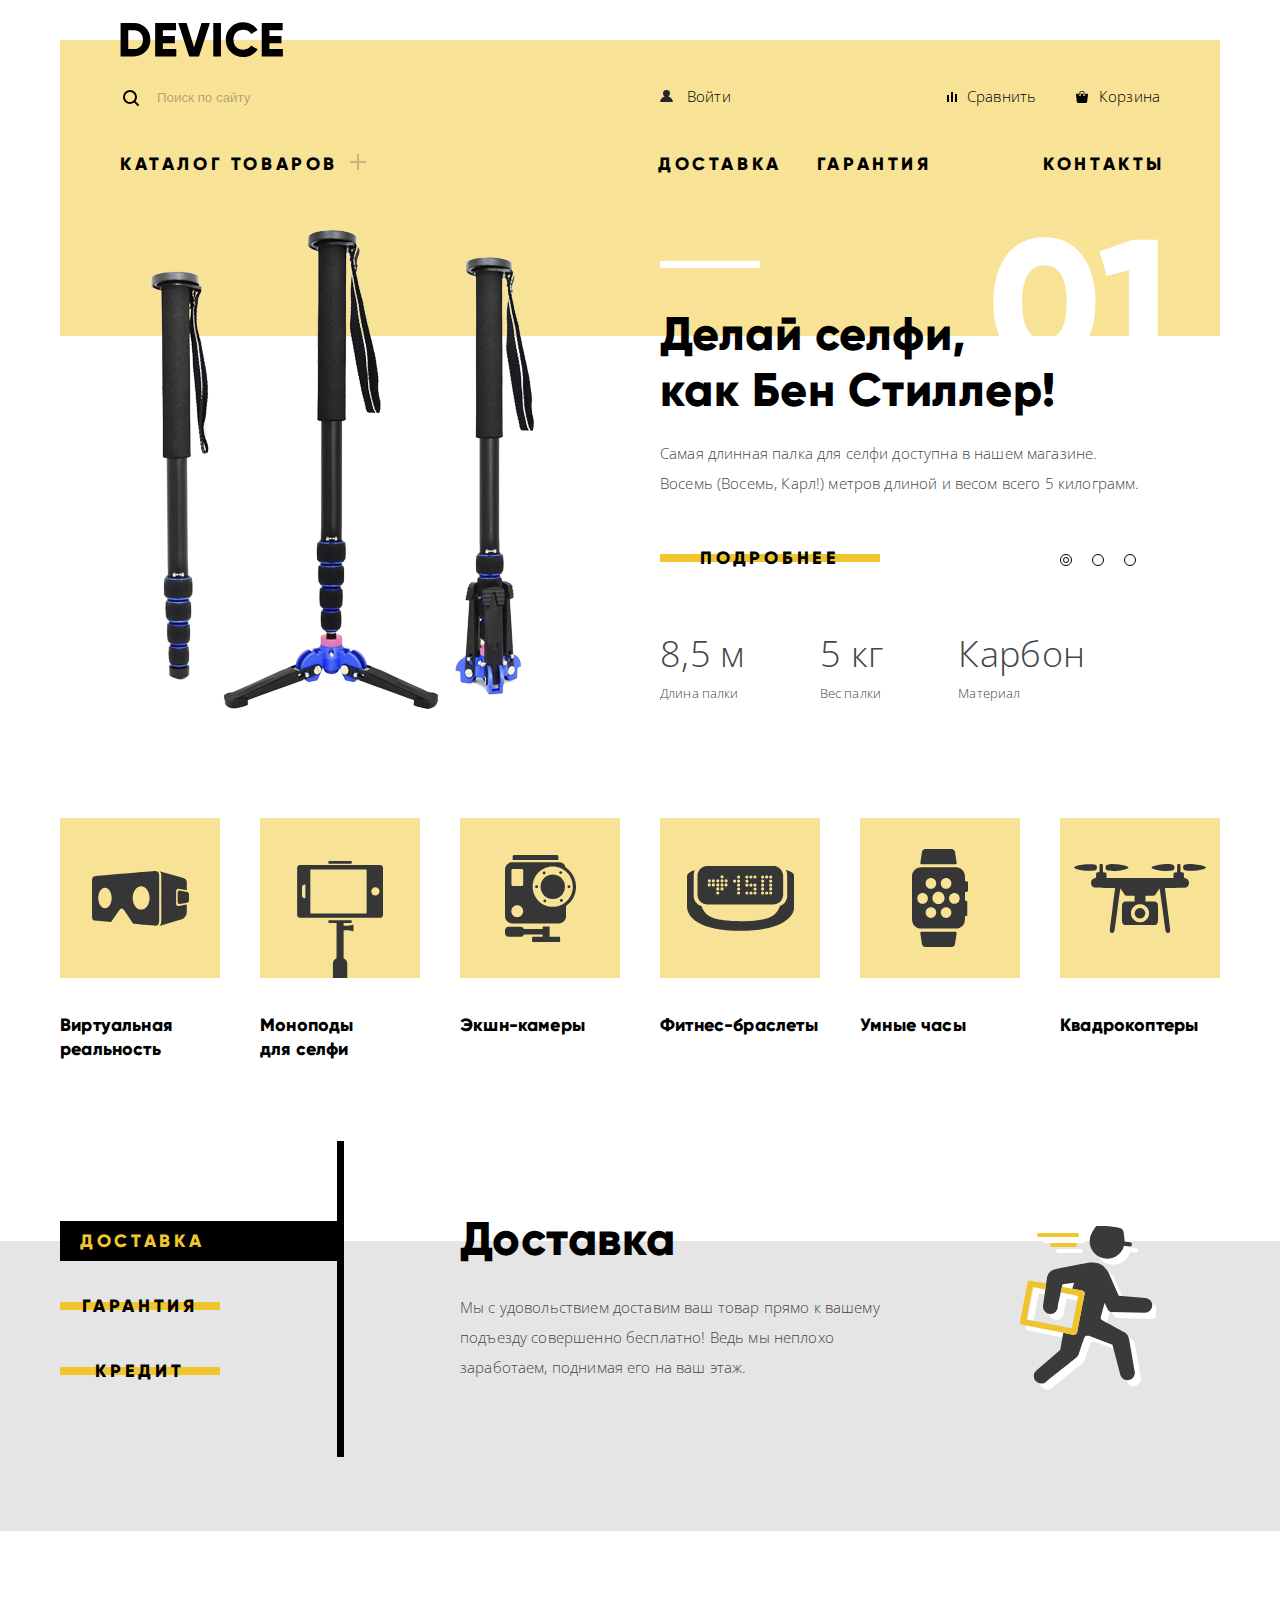
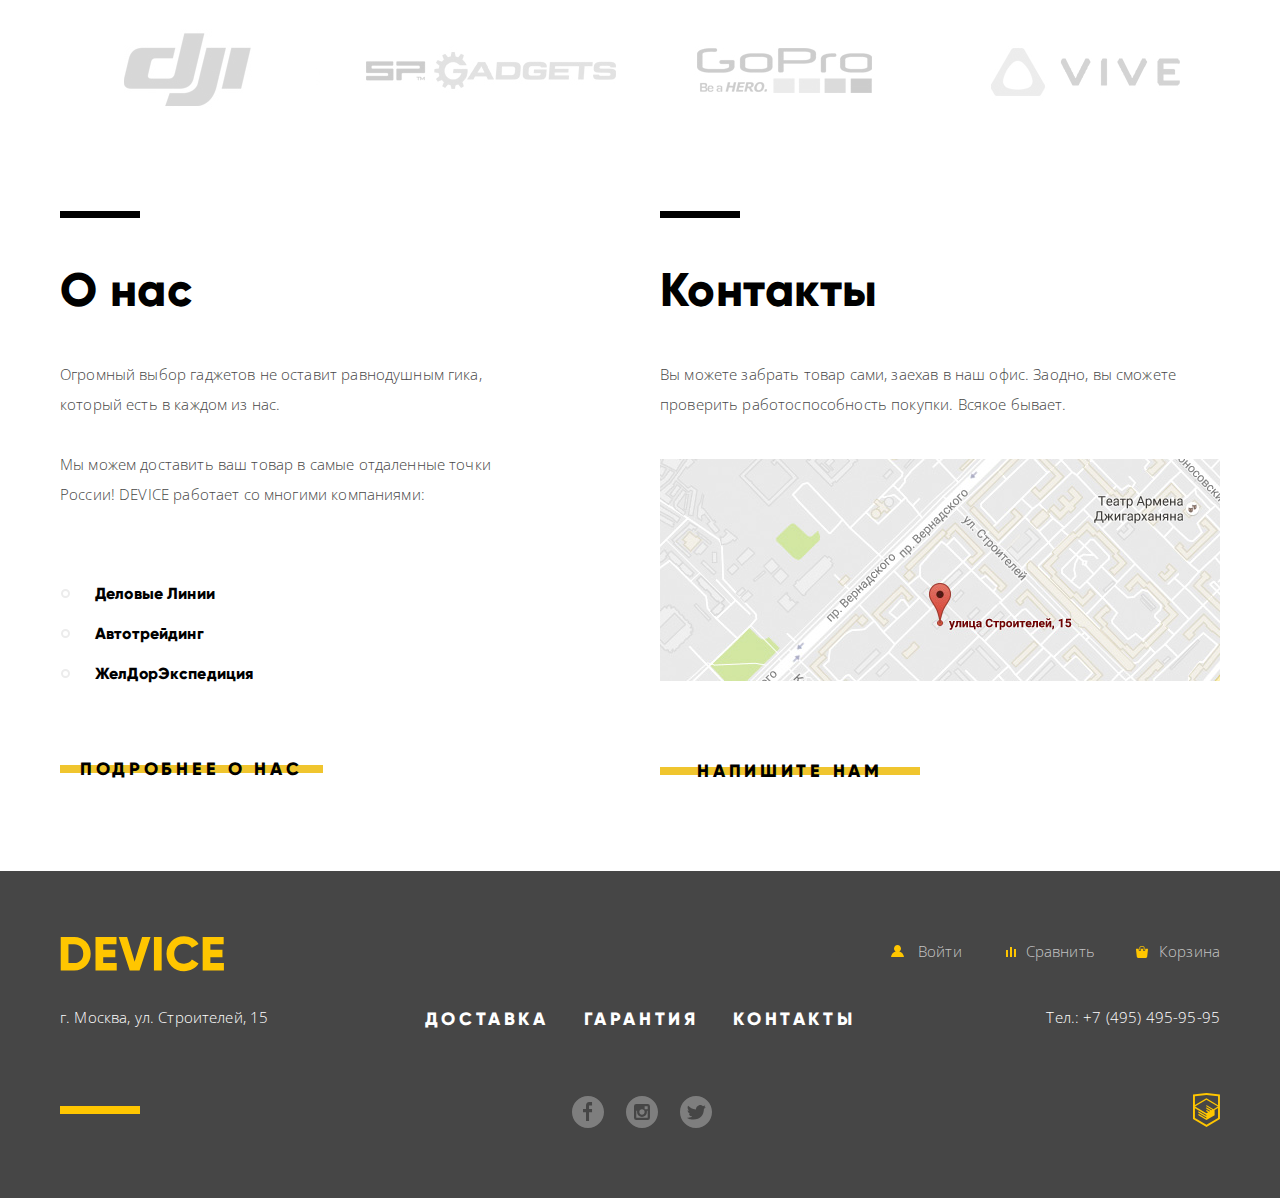
==== commit 730aeb26: "Пытаюсь решить свой первый мердж-конфликт" ====
--- a/index.html
+++ b/index.html
@@ -189,16 +189,14 @@
   <footer class="main-footer">
     <div class="container">
       <div class="footer-first-row">
-        <img class="footer-logo-index" width="164" height="36" src="img/logo-orange.svg" alt="Логотип Девайса">
-        <div class="footer-first-row-right-column">
-          <ul class="footer-user-navigation">
-            <li><a class="footer-link link-user footer-link-user" href="#">Войти</a></li>
-          </ul>
-          <ul class="footer-product-actions">
-            <li><a class="footer-link link-compare footer-link-compare" href="#">Сравнить</a></li>
-            <li><a class="footer-link link-cart footer-link-cart" href="#">Корзина</a></li>
-          </ul>
-        </div>
+        <img class="footer-logo" width="164" height="36" src="img/logo-orange.svg" alt="Логотип Девайса">
+        <ul class="footer-list footer-user-navigation">
+          <li><a class="footer-link link-user footer-link-user" href="#">Войти</a></li>
+        </ul>
+        <ul class="footer-list footer-product-actions">
+          <li><a class="footer-link link-compare footer-link-compare" href="#">Сравнить</a></li>
+          <li><a class="footer-link link-cart footer-link-cart" href="#">Корзина</a></li>
+        </ul>
       </div>
       <div class="footer-second-row">
         <p class="footer-adress">г. Москва, ул. Строителей, 15</p>
--- a/css/style.css
+++ b/css/style.css
@@ -1,6 +1,7 @@
 @font-face {
-  font-family: 'gilroy';
-  src: url('../fonts/gilroy-extrabold.woff2') format('woff2');
+  font-family: "gilroy";
+  src: url("../fonts/gilroy-extrabold.woff2") format("woff2");
+  src: url("../fonts/gilroy-extrabold.woff") format("woff");
   font-weight: bold;
   font-style: normal;
 }
@@ -931,11 +932,24 @@
   transform: scale(1.2);
 }
 
+
+ /* ====== Footer Index ======*/
+
+.footer-list {
+  margin: 0;
+  padding: 0;
+  display: flex;
+}
+
+.footer-logo {
+  margin-right: auto;
+}
+
 .footer-link {
   position: relative;
   color: rgba(255, 255, 255, 0.7);
   padding-left: 30px;
-  margin-left: 33px;
+  margin-left: 34px;
 }
 
 .footer-link:hover::before,
@@ -957,10 +971,6 @@
 
 .footer-link-cart::before {
   background-image: url("../img/cart-orange.svg")
-}
-
-.footer-user-navigation li:last-child {
-  margin-left: 20px;
 }
 
 .footer-link:hover,
@@ -1053,7 +1063,6 @@
   padding: 0;
 }
 
-.footer-first-row-right-column,
 .footer-tel {
   width: 350px;
   display: flex;
@@ -1148,10 +1157,11 @@
     #dcdcdc 70px,
     #f2f2f2 70px
   );
-  width: 380px;
+  width: 200px;
   padding-top: 23px;
   padding-right: 70px;
   padding-left: 60px;
+  flex-shrink: 0;
 }
 
 .background-gradient {
@@ -1232,6 +1242,10 @@
   height: 95px;
 }
 
+.filter-price-range {
+  width: 100%;
+}
+
 .filter-color {
   margin-bottom: 25px;
 }
@@ -1245,20 +1259,21 @@
 
 .filter-option + label {
   position: relative;
-  padding-left: 40px;
+  padding: 5px 0px 5px 40px;
 }
 
 .filter-option + label::before {
   content: "";
   position: absolute;
   left: -1px;
-  top: -2px;
+  top: 1px;
 
   width: 27px;
   height: 25px;
   background-repeat: no-repeat;
 }
 
+.filter-option:focus + label::before,
 .filter-option:checked + label:hover::before,
 .filter-option:checked + label:focus::before,
 .checkbox + label:hover::before,
@@ -1300,11 +1315,17 @@
   width: 200px;
 }
 
+/* ========= Catalog ========== */
+.catalog {
+  width: 830px;
+}
+
 /* ========== Sorting ========== */
 
 .sorting {
   position: relative;
   display: flex;
+  justify-content: space-between;
   background-color:#f2f2f2;
   padding-top: 20px;
   padding-left: 70px;
@@ -1315,9 +1336,9 @@
 
 .sorting-form {
   display: flex;
-  width: 100%;
-  justify-content: flex-end;
+  justify-content: flex-start;
   margin-top: -1px;
+  flex-grow: 1;
 }
 
 .sorting-type,
@@ -1344,9 +1365,16 @@
   font-weight: 400;
 }
 
+
 .sorting-option:hover + label,
 .sorting-option:focus + label {
   opacity: 0.6;
+}
+
+.sorting-option:focus + label,
+.sort-order-radio:focus + label,
+.filter-option:focus + label {
+  outline: auto 5px -webkit-focus-ring-color;
 }
 
 .sorting-option:checked + label,
@@ -1379,8 +1407,7 @@
   opacity: 1;
 }
 
-.sort-order-radio:hover + label,
-.sort-order-radio:focus + label {
+.sort-order-radio:hover + label {
   opacity: 0.4;
 }
 
@@ -1553,8 +1580,10 @@
 
 /* ====== Footer ====== */
 
-.footer-link-secondary {
+.footer-link-logout {
   color: rgba(255, 255, 255, 0.3);
+  padding-left: 0;
+  margin-left: 20px;
 }
 
 .social-button {
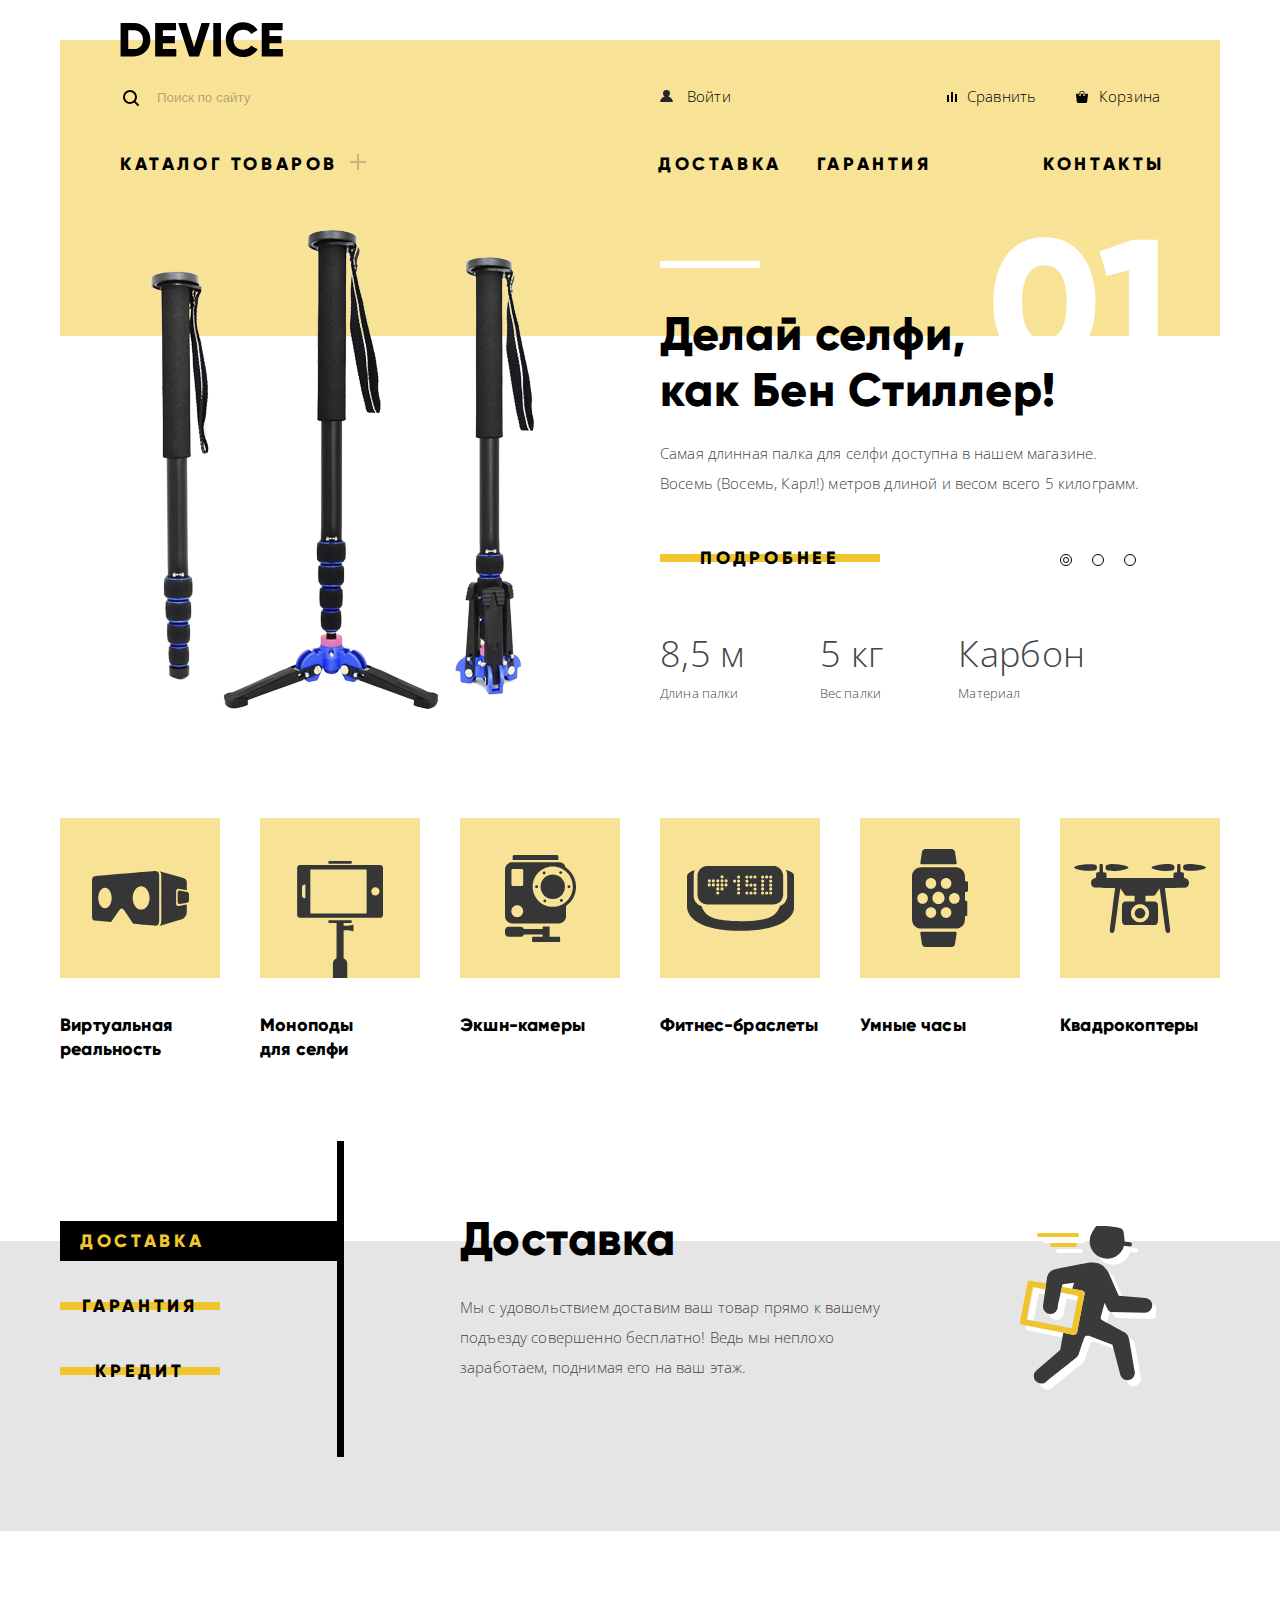
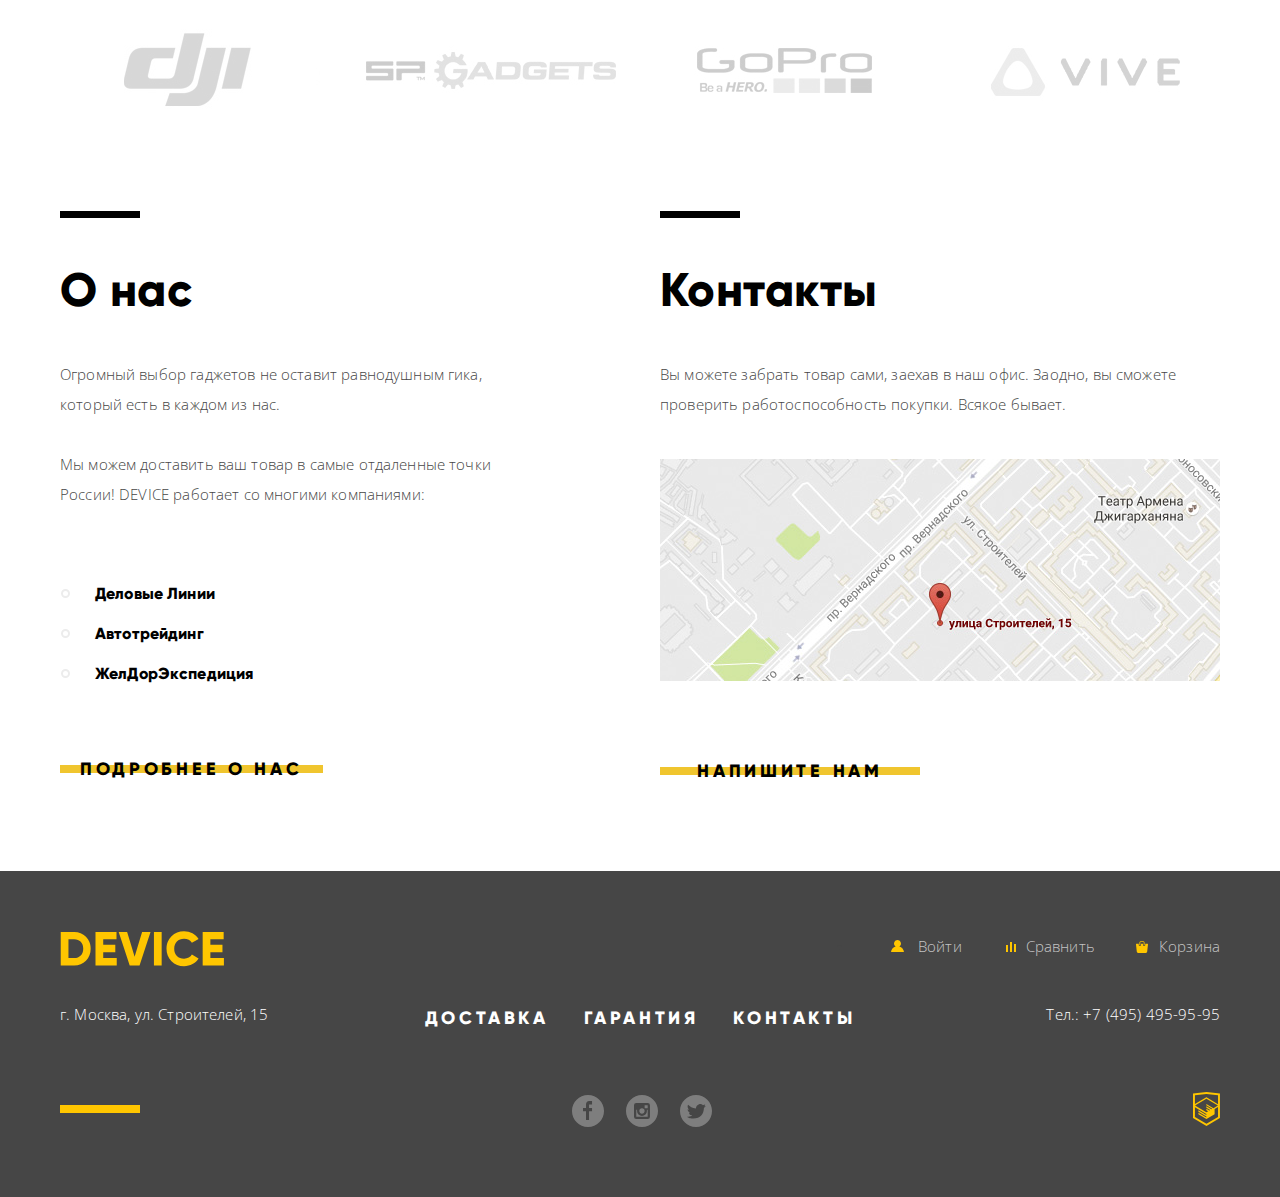
==== commit ffd33af4: "Минимизировал стили и скрипты" ====
--- a/index.html
+++ b/index.html
@@ -4,7 +4,7 @@
 <head>
   <meta charset="utf-8">
   <title>Девайс</title>
-  <link rel="stylesheet" href="css/style.css">
+  <link rel="stylesheet" href="css/style.min.css">
   <link rel="stylesheet" href="https://necolas.github.io/normalize.css/8.0.1/normalize.css">
   <link href="https://fonts.googleapis.com/css?family=Open+Sans:300&amp;subset=cyrillic" rel="stylesheet">
   <link rel="icon" href="img/favicon_16.png" type="image/gif" sizes="16x16">
@@ -245,7 +245,7 @@
     <img src="img/map-big.jpg" width="960" height="530" alt="г. Москва, ул. Строителей, 15">
     <button type="button" class="modal-close-button">Закрыть</button>
   </section>
-  <script src="js/script.js"></script>
+  <script src="js/script.min.js"></script>
 </body>
 
 </html>--- a/css/style.min.css
+++ b/css/style.min.css
@@ -0,0 +1 @@
+@font-face{font-family:"gilroy";src:url(../fonts/gilroy-extrabold.woff2) format("woff2");src:url(../fonts/gilroy-extrabold.woff) format("woff");font-weight:700;font-style:normal}body,.text-15{margin:0;font-family:"Open Sans",Arial,sans-serif;font-size:15px;line-height:30px;color:#464646;letter-spacing:.15px;font-weight:300;text-transform:none}a{color:#000;text-decoration:none}.visually-hidden{position:absolute;width:1px;height:1px;margin:-1px;border:0;padding:0;clip:rect(0 0 0 0);overflow:hidden}a:hover,a:focus{color:rgba(0,0,0,.6)}a:active{color:rgba(0,0,0,.3)}.footer-logo,.header-logo,.header-logo-index{display:block;margin:0;padding:0;line-height:0}.header-logo,.header-logo-index{margin-top:22px;margin-bottom:15px;width:164px}.header-logo:hover,.header-logo:focus,.footer-logo:hover,.footer-logo:focus,.copyright-button:hover,.copyright-button:focus{opacity:.6}.header-logo:active,.footer-logo:active,.copyright-button:active{opacity:.3}.container{box-sizing:border-box;width:1160px;margin:0 auto}.main-header{box-sizing:border-box;background-image:linear-gradient(transparent 40px,rgba(240,198,46,.5) 40px);padding:0 60px 50px 60px;display:flex;flex-direction:column}.header-top-row{display:flex;align-items:baseline;margin-bottom:29px}.search-form{position:relative;display:flex;width:440px;margin-right:97px}.search-input{width:340px;background-color:transparent;border:0;border-bottom:2px solid transparent;padding-top:17px;padding-bottom:16px;padding-left:37px;padding-right:10px;transition-duration:200ms}.search-input::placeholder,.input::placeholder{color:rgba(0,0,0,.3)}.search-input:focus{outline:0;border-bottom-color:#000;transition-duration:200ms}.search-form::before{content:"";position:absolute;left:3px;top:17px;width:16px;height:16px;background-image:url(../img/search.svg)}.search-button{background-color:transparent;border:2px solid #000;padding:0 20px;transition-duration:200ms;visibility:hidden;opacity:0}.search-button:hover,.search-button:focus{background-color:#000;color:#fff;transition-duration:200ms;visibility:visible;opacity:1}.search-button:active{color:rgba(255,255,255,.3)}.search-input:focus+.search-button{visibility:visible;opacity:1;transition-duration:200ms}.header-user-navigation{margin:0;padding:0;list-style:none;display:flex}.header-link{position:relative;padding-left:30px}.header-link:hover,.header-link:focus{opacity:.6;color:#000}.header-link:active{opacity:.3;color:#000}.header-link::before,.footer-link::before{content:"";position:absolute;width:13px;height:12px;left:3px;top:4px;background-repeat:no-repeat}.link-user::before{width:13px;height:12px;background-image:url(../img/user.svg)}.link-compare::before{width:10px;height:10px;left:10px;top:6px;background-image:url(../img/compare.svg)}.link-cart::before{width:12px;height:12px;left:7px;top:5px;background-image:url(../img/cart.svg)}.header-product-actions{margin:0;padding:0;list-style:none;display:flex;width:223px;justify-content:space-between;margin-left:auto}.header-navigation{font-size:18px;line-height:24px;font-family:"gilroy","helvetica","arial",sans-serif;text-transform:uppercase;letter-spacing:3.6px;margin:0;padding:0;list-style:none;position:relative;display:flex;margin-right:-5px}.header-catalog-list{margin:0;padding:0;list-style:none;position:absolute;top:20px;left:-60px;display:flex;flex-direction:column;align-content:flex-start;flex-wrap:wrap;height:135px;width:1040px;padding:30px 60px 0 60px;background-color:#f7e296;z-index:1;display:none;animation-name:catalog-list-show;animation-duration:300ms}.catalog-link:hover+.header-catalog-list{display:flex}.header-catalog-list:hover{opacity:1;display:flex}@keyframes catalog-list-show{0%{opacity:0}to{opacity:1}}.header-catalog-list li{margin-bottom:6px;margin-right:60px}.header-catalog-list li:nth-child(5){margin-bottom:50px}.header-bold-link{margin-right:35px}.catalog-link{position:relative;padding-right:40px;margin-right:245px}.catalog-link::after{content:"";position:absolute;left:230px;top:2px;width:16px;height:16px;background-image:url(../img/plus.svg)}.header-contacts{margin-right:0;margin-left:auto}.header-link-secondary{color:rgba(0,0,0,.3);padding-left:0;margin-left:20px}.two-columns{display:flex}.index-columns{padding-bottom:85px}.about{box-sizing:border-box;width:465px;margin-right:140px}.contacts{width:560px}.title-l{margin:0;padding:0;font-family:"gilroy","helvetica","arial",sans-serif;font-size:47px;line-height:48px;letter-spacing:.48px;color:#000}.title-index{position:relative;margin-top:50px;margin-bottom:45px}.default-p{margin-bottom:30px}.title-index::before{content:"";position:absolute;top:-55px;width:80px;height:7px;background-color:#000}.sliders{display:flex;position:relative;flex-direction:column;background-image:linear-gradient(rgba(240,198,46,.5) 110px,#fff 110px)}.slider-description .button{margin-bottom:60px}.slider{display:flex;position:relative;margin-bottom:65px;display:none;animation-name:slider-show;animation-duration:300ms}@keyframes slider-show{0%{opacity:0;transform:translateX(100px)}to{opacity:1}}.slider-current{display:flex}.slider-shown{visibility:visible}.slider-picture{margin-left:90px}.slider-3 .slider-picture{margin-left:10px}.slider-description{width:510px;margin-left:auto;margin-right:50px;padding-bottom:50px}.title-l2{line-height:56px}.slider-title{position:relative;margin-top:80px;margin-bottom:20px;z-index:0}.slider-title::before{content:"";position:absolute;top:-45px;left:0;width:100px;height:7px;background-color:#fff}.slider-title::after{content:"01";position:absolute;top:-30px;right:0;font-size:179px;color:#fff;z-index:-1}.slider-1 .slider-title::after{content:"01"}.slider-2 .slider-title::after{content:"02"}.slider-3 .slider-title::after{content:"03"}.slider-text{margin-bottom:45px}.button-220{box-sizing:border-box;width:220px}.slider-buttons{margin:0;padding:0;list-style:none;position:absolute;bottom:245px;right:55px;display:flex;font-size:0;margin-right:16px;align-content:flex-end}.slider-button{display:flex;position:relative;width:26px;height:26px;margin-right:6px}.slider-button:focus{outline:0}.slider-button::before{content:"";position:absolute;width:10px;height:10px;margin:7px;border:1px solid #000;border-radius:50%;transition:300ms}.slider-button-current{pointer-events:none}.slider-button-current::after{content:"";display:block;position:absolute;top:10px;left:10px;width:4px;height:4px;border:1px solid #000;border-radius:50%}.slider-button:hover::before,.slider-button:focus:before{transform:scale(1.5)}.slider-features{display:flex}.slider-features-item{margin-right:75px}.slider-features-text-l{margin:0;padding:0;font-size:36px;line-height:48px;letter-spacing:.36px;margin-bottom:5px}.slider-features-text-s{margin:0;padding:0;font-size:13px;line-height:20px;letter-spacing:.13px}.catalog-section-list{margin:0;padding:0;list-style:none;display:flex;justify-content:space-between;flex-wrap:wrap;margin-bottom:40px}.catalog-section-item{position:relative;display:block;width:160px;padding-top:195px;padding-bottom:40px}.catalog-section-item::before,.catalog-section-item::after{content:"";position:absolute;top:0;left:0;display:flex;width:160px;height:160px;transition:200ms}.catalog-section-item::before{background-color:rgba(240,198,46,.5)}.catalog-section-item::after{background-repeat:no-repeat;background-position:center}.catalog-section-item:hover::before,.catalog-section-item:focus::before{background-color:#f0c62e}.catalog-section-item:active::after{opacity:.3}.catalog-section-item.vr::after{background-image:url(../img/cat.vr.svg)}.catalog-section-item.monopod::after{background-image:url(../img/cat.monopod.svg);background-position-y:43px}.catalog-section-item.actioncam::after{background-image:url(../img/cat.actioncam.svg)}.catalog-section-item.tracker::after{background-image:url(../img/cat.tracker.svg)}.catalog-section-item.smartwatch::after{background-image:url(../img/cat.smartwatch.svg)}.catalog-section-item.drone::after{background-image:url(../img/cat.drone.svg)}.service-section{background-image:linear-gradient(#fff 100px,#e5e5e5 100px);min-height:390px;margin-bottom:90px}.service-section .container{display:flex}.service-tabs{position:relative;margin:0;padding:0;list-style-type:none;margin-top:85px;width:400px}.service-tabs li{margin-bottom:35px}.service-tabs::after{content:"";position:absolute;top:-85px;left:277px;width:7px;height:calc(100% + 65px);background-color:#000}.button-160{box-sizing:border-box;width:160px}.button.button-current{padding-right:260px;color:#f0c52e;pointer-events:none;transition:100ms}.button.button-current:hover,.button.button-current:focus{color:#f0c52e}.button.button-current::before{background-color:#000;top:-8px;border-color:#000;border-top-width:20px;border-bottom-width:20px}.service-description{margin-top:70px;margin-bottom:65px;width:760px;display:none;animation-name:service-show;animation-duration:300ms}@keyframes service-show{0%{transform:translateX(-100px);opacity:0}to{transform:translateX(0);opacity:1}}.service-current{display:block}.service-description .title-l{margin-bottom:25px;padding-top:30px;margin-top:-30px}.service-text{width:450px;padding-bottom:30px}.service-description-1{background-image:url(../img/delivery.svg);background-repeat:no-repeat;background-position:560px 45px}.service-description-2{background-image:url(../img/warranty.svg);background-repeat:no-repeat;background-position:540px 15px}.service-description-3{background-image:url(../img/credit.svg);background-repeat:no-repeat;background-position:535px 15px}.brands{margin:0;padding:0;list-style:none;display:flex;justify-content:space-between;flex-wrap:wrap;margin-bottom:95px}.brand{margin:0;padding:0;display:block;width:260px;height:100px;font-size:0;background-image:url(../img/brands-sprite.jpg);background-position:0 0;opacity:.2;transition:opacity 200ms}.brand:hover,.brand:focus{background-position-y:-100px;opacity:1}.brand-spgadgets{background-position:-260px 0}.brand-gopro{background-position:-520px 0}.brand-vive{background-position:-780px 0}.delivery-partners{margin:0;padding:0;list-style:none;font-family:"gilroy","helvetica","arial",sans-serif;list-style:none;font-size:16px;line-height:40px;color:#000;margin-top:65px;margin-bottom:60px}.delivery-partners li{position:relative;margin-left:35px}.delivery-partners li::before{content:"";position:absolute;left:-34px;top:15px;width:5px;height:5px;border:2px solid #ececec;border-radius:50%}.button{display:inline-block;z-index:1;position:relative;font-family:"gilroy","helvetica","arial",sans-serif;font-size:18px;line-height:24px;letter-spacing:3.7px;text-transform:uppercase;background-color:transparent;color:#000;text-align:center;border:0;padding:0 20px}.button:hover,.button:focus{color:#000;outline:0}.button:active{color:rgba(0,0,0,.3)}.button::before{content:"";position:absolute;width:100%;height:0;border-top:4px solid #f0c52e;border-bottom:4px solid #f0c52e;background-color:#f0c52e;background-size:2px 10px;left:0;top:8px;transition-duration:100ms;z-index:-1}.button:hover::before,.button:focus::before{top:-8px;border-top-width:20px;border-bottom-width:20px;transition-duration:100ms}.button-260{box-sizing:border-box;min-width:260px}.contacts-map{display:block;margin:0;padding:0;line-height:0;margin-top:40px;margin-bottom:75px;background-color:#ccc;transition-duration:300ms;overflow:hidden}.contacts-map img{transition-duration:200ms}.contacts-map:hover img,.contacts-map:focus img{transform:scale(1.2)}.footer-list{margin:0;padding:0;display:flex}.footer-logo{margin-right:auto}.footer-link{position:relative;color:rgba(255,255,255,.7);padding-left:30px;margin-left:34px}.footer-link:hover::before,.footer-link:focus::before{opacity:.6}.footer-link:active::before{opacity:.3}.footer-link-user::before{background-image:url(../img/user-orange.svg)}.footer-link-compare::before{background-image:url(../img/compare-orange.svg)}.footer-link-cart::before{background-image:url(../img/cart-orange.svg)}.footer-link:hover,.footer-link:focus{color:#fff}.footer-link:active{color:rgba(255,255,255,.3)}.main-footer{display:flex;background-color:#464646}.footer-navigation{margin:0;padding:0;list-style:none;font-size:18px;line-height:24px;font-family:"gilroy","helvetica","arial",sans-serif;text-transform:uppercase;letter-spacing:3.6px;padding:7px 0 5px 0;display:flex;flex-wrap:wrap;justify-content:center}.footer-navigation li{margin-right:35px}.footer-navigation li:last-child{margin-right:0}.main-footer p{color:#fff}.footer-navigation a{color:#fff}.footer-navigation a:hover,.footer-navigation a:focus{color:rgba(255,255,255,.6)}.footer-navigation a:active{color:rgba(255,255,255,.3)}.footer-first-row{display:flex;justify-content:space-between;margin-top:60px;margin-bottom:32px}.footer-second-row{display:flex;justify-content:space-between;margin-bottom:60px;align-items:flex-start}.footer-tel{margin:0;padding:0;text-align:right}.footer-third-row{display:flex;justify-content:space-between;margin-bottom:70px}.footer-adress,.footer-third-row::before{width:350px;margin:0;padding:0}.footer-tel{width:350px;display:flex;justify-content:flex-end}.socials{margin:0;padding:0;list-style:none;display:flex;margin-right:50px}.text-14{font-size:14px;letter-spacing:.14px}.breadcrumbs{list-style:none;margin:0;padding:0;display:flex;margin-top:20px;margin-bottom:42px}.breadcrumb-link{position:relative;margin-right:37px}.breadcrumb-link a,.breadcrumb-current{color:rgba(0,0,0,.3)}.breadcrumb-link a:hover,.breadcrumb-link a:focus{color:rgba(0,0,0,.6)}.breadcrumb-link a:active{color:rgba(0,0,0,.1)}.breadcrumb-link::after{content:"";position:absolute;top:12px;right:-19px;width:4px;height:7px;background-image:url(../img/nav-arrow.svg);background-repeat:no-repeat}.inner-page.container{padding-left:60px;width:1100px}.title-wrapper{padding:0 60px}.inner-page .title-l{margin-top:37px}.filter{position:relative;background-image:linear-gradient(#dcdcdc 70px,#f2f2f2 70px);width:200px;padding-top:23px;padding-right:70px;padding-left:60px;flex-shrink:0}.background-gradient{background-image:linear-gradient(to right,#f2f2f2 50%,#fff 50%)}.background-gradient:before{content:"";position:absolute;background-image:linear-gradient(to right,#dcdcdc 50%,#f2f2f2 50%);width:100%;height:70px}.filter .title-s{margin-bottom:92px}.filter-section{border:0;margin:0;padding:0;margin-bottom:45px}.filter-list{list-style:none;margin:0;padding:0}.filter-list li{margin-bottom:10px}.title-s{margin:0;padding:0;font-family:"gilroy","helvetica","arial",sans-serif;font-size:16px;line-height:24px;letter-spacing:3.5px;text-transform:uppercase}.text-18-bold{font-family:"gilroy","helvetica","arial",sans-serif;font-size:18px;line-height:24px;letter-spacing:.18px}.filter-title{position:relative;margin-bottom:22px}.filter-title::before{content:"";display:block;height:0;border-bottom:2px solid #000;margin-bottom:12px;width:200px}.filter-price{position:relative;min-height:95px}.filter-price-range{position:absolute;pointer-events:none;width:100%;-webkit-appearance:none;background-image:linear-gradient(to right,#91c92f 60%,#dbdbdb 60%);height:2px}.filter-price-range:focus{outline:0}.filter-price-range::-webkit-slider-thumb{-webkit-appearance:none;pointer-events:all;position:relative;height:20px;width:20px;border:8px solid #fff;background-color:#acacac;box-shadow:0 2px 0 0 #dbdbdb;border-radius:50%;z-index:1000;cursor:ew-resize;transition-duration:200ms}.filter-price-range::before{content:"";position:absolute;top:20px;color:rgba(0,0,0,.2)}.filter-price-range:hover::-webkit-slider-thumb,.filter-price-range:focus::-webkit-slider-thumb{transform:scale(1.3)}.range-min::before{content:"от 0";left:0}.range-max::before{content:"до 50 000";left:90px}.filter-color{margin-bottom:25px}.filter-bt{margin-bottom:35px}.filter-option+label{position:relative;padding:5px 0 5px 40px}.filter-option+label::before{content:"";position:absolute;left:-1px;top:1px;width:27px;height:25px;background-repeat:no-repeat}.filter-option:focus+label::before,.filter-option:checked+label:hover::before,.filter-option:checked+label:focus::before,.checkbox+label:hover::before,.checkbox+label:focus::before{opacity:.6}.filter-option:disabled+label{color:#a6a6a6}.filter-option:disabled+label::before{opacity:.25}.checkbox:checked+label::before{background-image:url(../img/checkbox-on.svg)}.checkbox+label::before{background-image:url(../img/checkbox-off.svg)}.radio:checked+label::before{background-image:url(../img/radio-on.svg)}.radio+label::before{background-image:url(../img/radio-off.svg)}.filter-button{width:200px}.catalog{width:830px}.sorting{position:relative;display:flex;justify-content:space-between;background-color:#f2f2f2;padding-top:20px;padding-left:70px;padding-bottom:10px;min-height:40px}.sorting-form{display:flex;justify-content:flex-start;margin-top:-1px;flex-grow:1}.sorting-type,.sorting-order{margin:0;padding:0;display:flex}.sorting-order{margin-left:auto}.sorting .title-s{margin-top:3px;margin-right:52px}.sorting-option+label{margin-right:30px;cursor:pointer;color:#000;opacity:.3;font-weight:400}.sorting-option:hover+label,.sorting-option:focus+label{opacity:.6}.sorting-option:focus+label,.sort-order-radio:focus+label,.filter-option:focus+label{outline:auto 5px -webkit-focus-ring-color}.sorting-option:checked+label,.sorting-option:active+label{opacity:1}.sorting-order label{font-size:0;display:flex;width:11px;height:10px;background-image:url(../img/sorting-direction.svg);background-repeat:no-repeat;background-position:center;cursor:pointer;opacity:.2;padding:10px}.sorting-order label[for=descending]{transform:rotate(180deg);margin-right:-10px;opacity:.2}.sort-order-radio:checked+label,.sort-order-radio:active+label{opacity:1}.sort-order-radio:hover+label{opacity:.4}.items-list{list-style:none;margin:0;padding:0;display:flex;flex-wrap:wrap;justify-content:space-between;background-color:#fff;padding-top:70px}.catalog-wrapper{padding-left:70px;background-color:#fff;padding-bottom:75px}.items-list-item{margin:0;padding:0;position:relative;margin-right:40px;margin-bottom:45px;display:flex;width:360px;flex-direction:column}.items-list-item:nth-child(2n){margin-right:0}.item-link{margin:0;padding:0;display:flex;justify-content:space-between;padding-top:33px}.item-title{margin:0;padding:0;font-family:"gilroy","helvetica","arial",sans-serif;font-size:18px;line-height:24px;order:1;width:270px}.item-price{margin:0;padding:0;text-align:right;font-size:16px;line-height:24px;letter-spacing:.16px;order:2;margin-left:auto;display:block}.item-new-label::before{content:"new";text-align:center;font-size:14px;font-family:"gilroy","helvetica","arial",sans-serif;text-transform:uppercase;line-height:60px;color:rgba(0,0,0,.2);letter-spacing:.7px;position:absolute;right:30px;top:30px;width:60px;height:60px;border:2px solid rgba(0,0,0,.1);border-radius:50%}.items-list-item-hover{position:absolute;box-sizing:border-box;left:0;top:0;width:100%;height:380px;background-color:rgba(238,238,238,.7);display:flex;flex-direction:column;align-items:center;padding-top:180px;transform:scale(.95);opacity:0;transition-duration:200ms}.items-list-item:hover .items-list-item-hover,.items-list-item:focus .items-list-item-hover{display:flex;transform:scale(1);opacity:1}.button-200{box-sizing:border-box;width:200px;margin-bottom:15px}.compare-button{font-size:13px;line-height:36px;color:rgba(0,0,0,.5)}.compare-button:hover,.compare-button:focus{color:#000}.compare-button:active{color:rgba(0,0,0,.2)}.paging{background-color:#f2f2f2;display:flex;justify-content:space-between;padding:9px 15px;margin-top:-10px}.paging ul{margin:0;padding:0;list-style:none;display:flex}.paging-link{color:#000;padding:15px}.pages-list li{display:flex}.footer-link-logout{color:rgba(255,255,255,.3);padding-left:0;margin-left:20px}.social-button{display:block;font-size:0;width:32px;height:32px;background-repeat:no-repeat;margin:0 11px;opacity:.3}.social-button:hover,.social-button:focus{opacity:.6}.social-button:active{opacity:.1}.facebook-button{background-image:url(../img/facebook.svg)}.instagram-button{background-image:url(../img/instagram.svg)}.twitter-button{background-image:url(../img/twitter.svg)}.copyright-button{display:block;font-size:0;right:0;height:35px;width:27px;background-repeat:no-repeat;background-image:url(../img/copyright-orange.svg);background-position:right;margin-top:-3px}.footer-third-row::before{content:"";background-color:#ffc600;margin-top:10px;width:80px;height:8px}.modal{position:fixed;flex-direction:column;display:flex;top:50%;left:50%;box-shadow:0 10px 20px 0 rgba(4,6,6,.2);z-index:1;background-color:#fff}.modal{visibility:hidden}.modal-show{visibility:visible;animation-name:modal-opening;animation-duration:300ms}@keyframes modal-opening{0%{transform:scale(.9);opacity:0}to{transform:scale(1);opacity:1}}.map-modal{width:960px;margin-left:-480px;margin-top:-300px}.map-modal iframe{position:absolute}.contact-modal{width:760px;padding:90px 100px 75px 100px;margin-left:-480px;margin-top:-300px}.contact-form{display:flex;flex-direction:column;flex-wrap:wrap}@keyframes form-required{50%{transform:scale(1.03)}to{transform:scale(1)}}.form-required-animation{animation-name:form-required;animation-duration:200ms}.input-wrapper{display:flex;flex-direction:column;flex-grow:1}.name-input{margin-right:40px}.contact-info-wrapper{display:flex;margin-bottom:35px}.textarea{margin-bottom:55px;resize:vertical;min-height:100px}.input{background-color:#f3f3f3;border:0;padding:16px 20px 20px 15px;margin-top:5px}.input:hover,.input:focus{background-color:#ebebeb}.input:focus{outline:3px solid #f0c52e}.button-200{width:200px}.modal-close-button{font-size:0;position:absolute;top:22px;right:22px;width:55px;height:55px;background-image:url(../img/modal-close.svg);border:0;background-color:transparent;opacity:.5}.modal-close-button:hover,.modal-close-button:focus{opacity:1}.modal-close-button:active{opacity:.3}
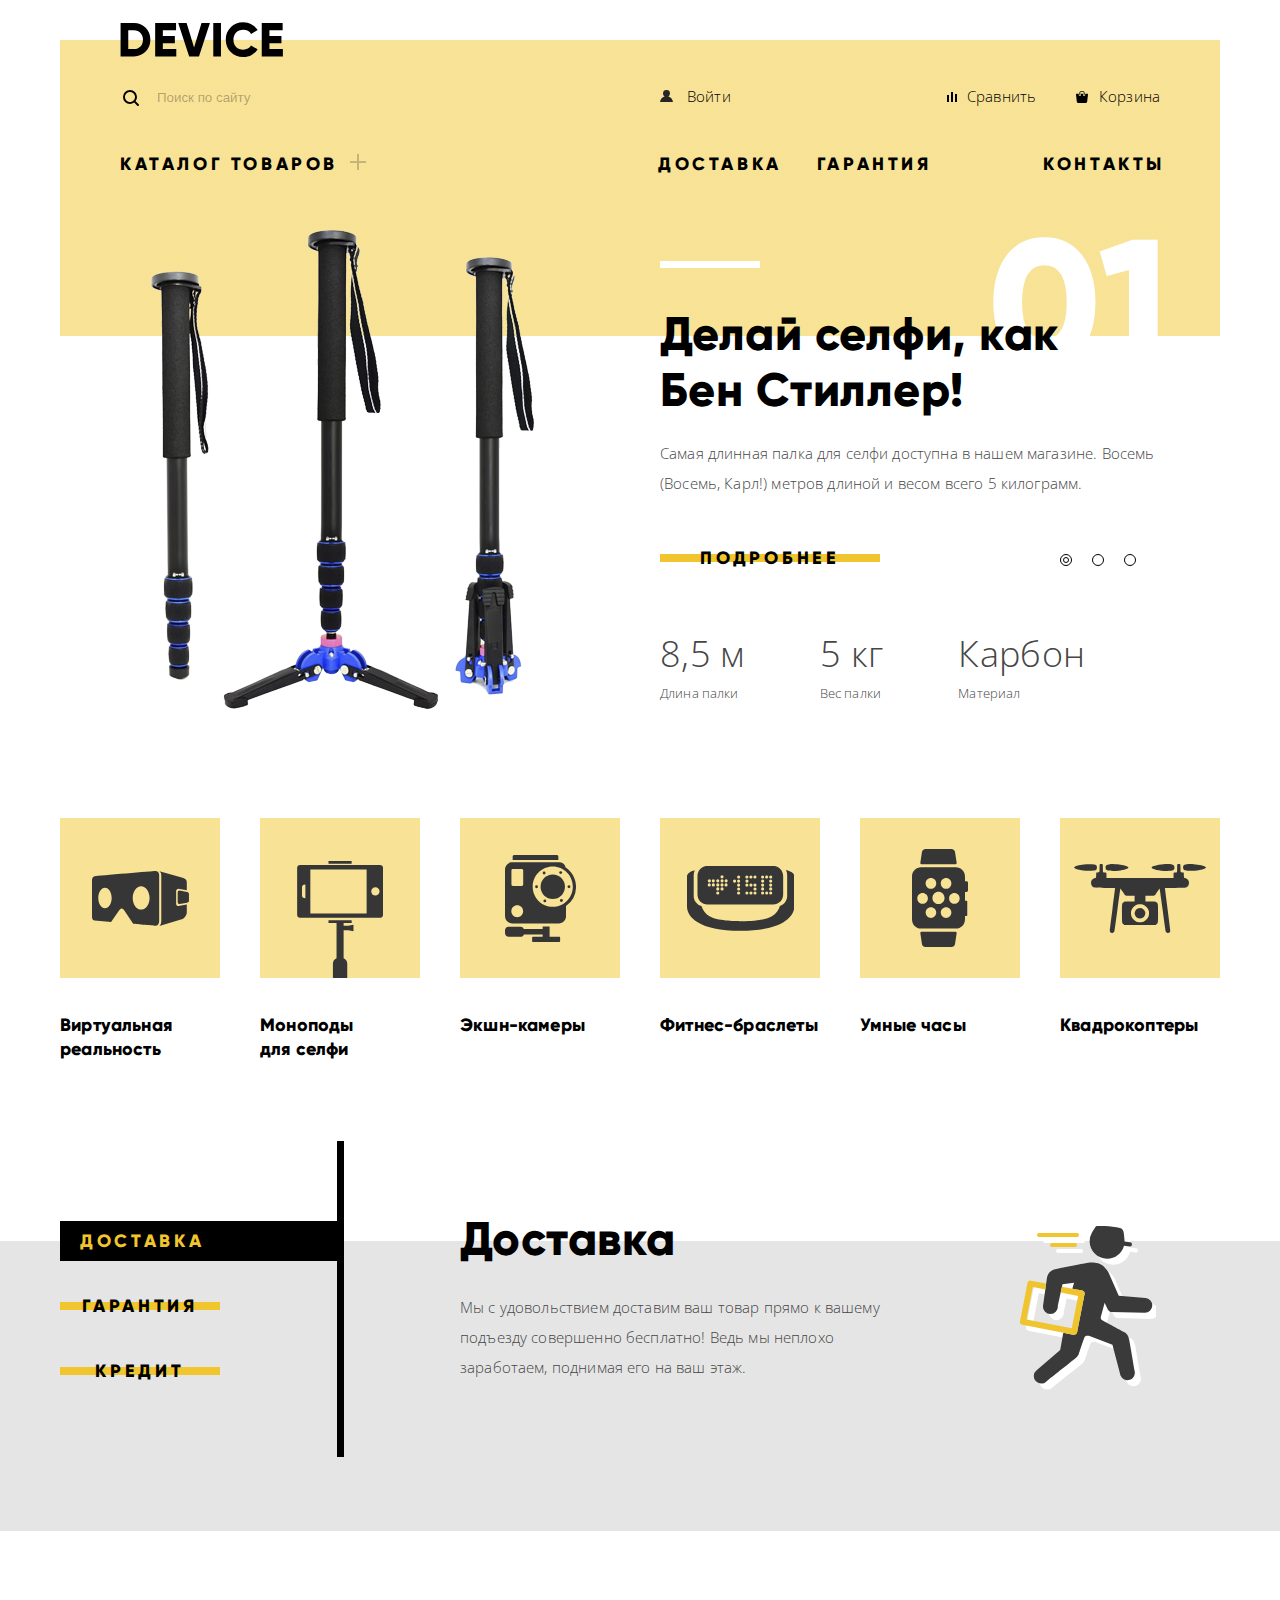
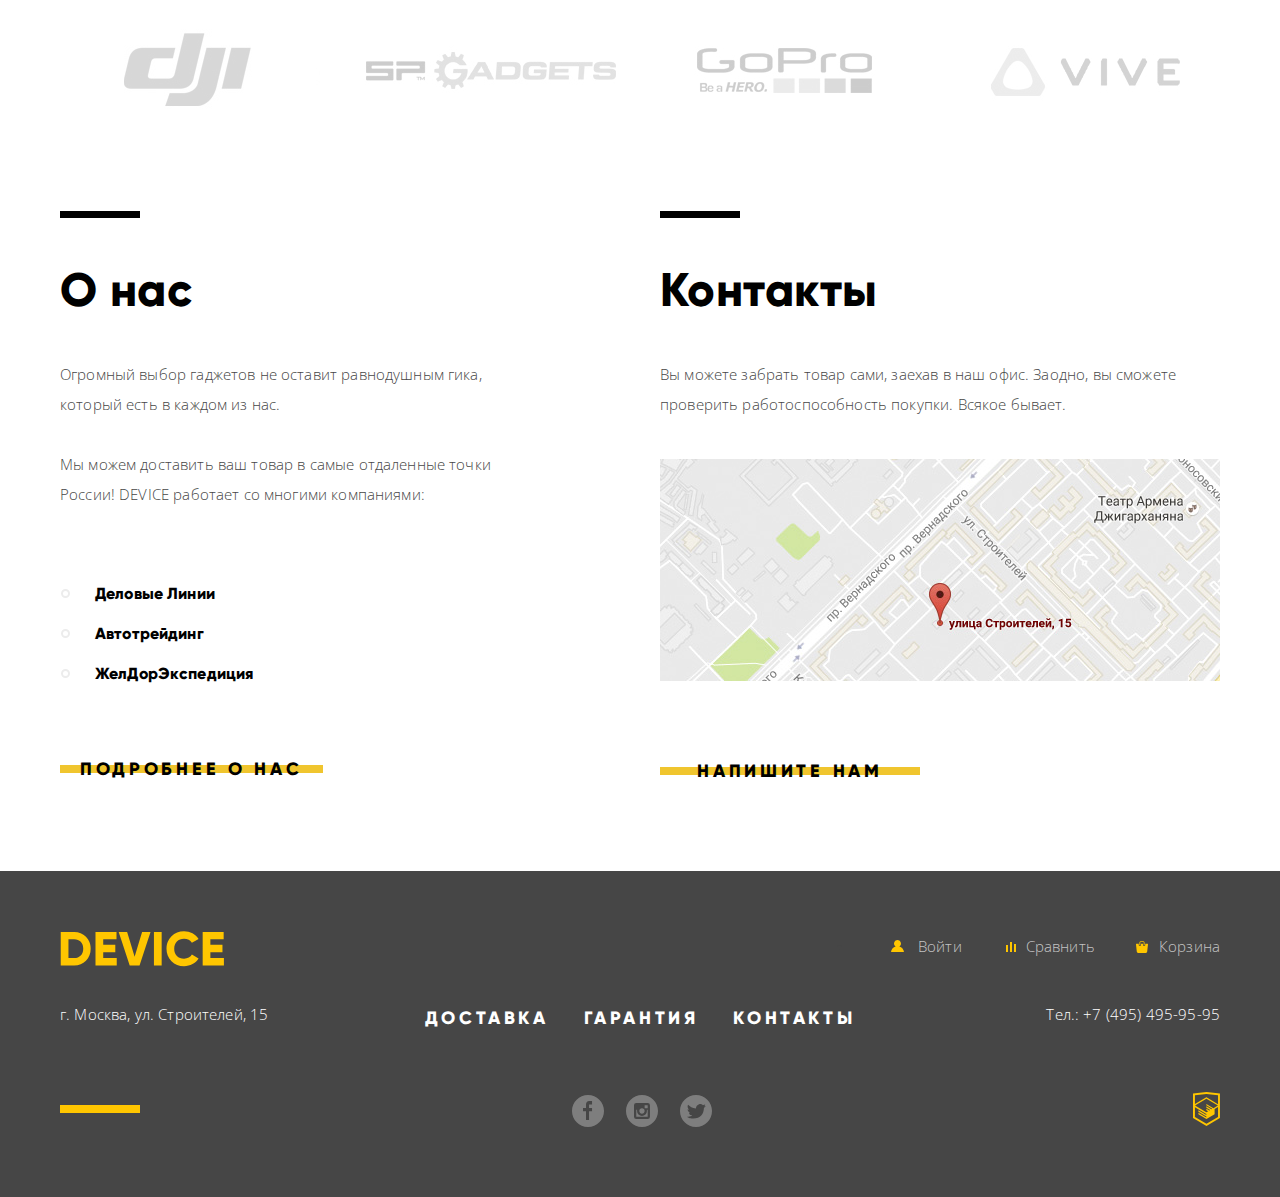
==== commit 25133f54: "Исправил часть замечаний по базовым критериям" ====
--- a/index.html
+++ b/index.html
@@ -4,7 +4,7 @@
 <head>
   <meta charset="utf-8">
   <title>Девайс</title>
-  <link rel="stylesheet" href="css/style.min.css">
+  <link rel="stylesheet" href="css/style.css">
   <link rel="stylesheet" href="https://necolas.github.io/normalize.css/8.0.1/normalize.css">
   <link href="https://fonts.googleapis.com/css?family=Open+Sans:300&amp;subset=cyrillic" rel="stylesheet">
   <link rel="icon" href="img/favicon_16.png" type="image/gif" sizes="16x16">
@@ -52,8 +52,8 @@
       <section class="slider slider-1 slider-current">
         <img class="slider-picture" src="img/slider-1.png" width="384" height="486" alt="Селфи-палка">
         <div class="slider-description">
-          <h2 class="title-l title-l2 slider-title">Делай селфи, <br> как Бен Стиллер!</h2>
-          <p class="text-15 slider-text">Самая длинная палка для селфи доступна в нашем магазине. <br> Восемь (Восемь,
+          <h2 class="title-l title-l2 slider-title">Делай селфи, как Бен Стиллер!</h2>
+          <p class="text-15 slider-text">Самая длинная палка для селфи доступна в нашем магазине. Восемь (Восемь,
             Карл!) метров длиной и весом всего 5 килограмм.</p>
           <a href="#" class="button button-220">Подробнее</a>
           <div class="slider-features">
@@ -76,7 +76,7 @@
       <section class="slider slider-2">
         <img class="slider-picture" src="img/slider-2.png" width="345" height="485" alt="Фитнес-браслет">
         <div class="slider-description">
-          <h2 class="title-l title-l2 slider-title">Худеем <br>правильно</h2>
+          <h2 class="title-l title-l2 slider-title">Худеем<br> правильно</h2>
           <p class="text-15 slider-text">Мотивирующие фитнес-браслеты помогут найти в себе силы не пропускать занятия и
             соблюдать диету.</p>
           <a href="#" class="button button-220">Подробнее</a>
@@ -92,7 +92,7 @@
       <section class="slider slider-3">
         <img class="slider-picture" src="img/slider-3.png" width="526" height="334" alt="Квадрокоптер">
         <div class="slider-description">
-          <h2 class="title-l title-l2 slider-title">Порхает как бабочка, <br>жалит как пчела!</h2>
+          <h2 class="title-l title-l2 slider-title">Порхает как бабочка, жалит как пчела!</h2>
           <p class="text-15 slider-text">Этот обычный, на первый взгляд, квадрокоптер оснащен мощным лазером,
             замаскированным под стандартную камеру.</p>
           <a href="#" class="button button-220">Подробнее</a>
@@ -145,7 +145,7 @@
           <section class="service-description service-description-2">
             <h3 class="title-l title-l2">Гарантия</h3>
             <p class="service-text">Если из-за возгорания купленного у нас товара у вас сгорит дом — не переживайте, мы
-              выдадим вам новый.<br>Товар, не дом, конечно же.</p>
+              выдадим вам новый. Товар, не дом, конечно же.</p>
           </section>
           <section class="service-description service-description-3">
             <h3 class="title-l title-l2">Кредит</h3>
--- a/css/style.css
+++ b/css/style.css
@@ -0,0 +1,1827 @@
+@font-face {
+  font-family: "gilroy";
+  src: url("../fonts/gilroy-extrabold.woff2") format("woff2");
+  src: url("../fonts/gilroy-extrabold.woff") format("woff");
+  font-weight: bold;
+  font-style: normal;
+}
+
+body, .text-15 {
+  margin: 0px;
+
+  font-family: "Open Sans", Arial, sans-serif;
+  font-size: 15px;
+  line-height: 30px;
+  color: #464646;
+  letter-spacing: 0.15px;
+  font-weight: 300;
+  text-transform: none;
+
+  /* background-color: #ffffff; */
+}
+
+a {
+  color: #000000;
+  text-decoration: none;
+}
+
+.visually-hidden {
+  position: absolute;
+  width: 1px;
+  height: 1px;
+  margin: -1px;
+  border: 0;
+  padding: 0;
+  clip: rect(0 0 0 0);
+  overflow: hidden;
+}
+
+*, *::after, *::before {
+  /* outline: 1px solid rgba(255, 0, 0, 0.5); */
+}
+
+a:hover,
+a:focus {
+  color: rgba(0, 0, 0, 0.6);
+}
+
+a:active {
+  color: rgba(0, 0, 0, 0.3);
+}
+
+.footer-logo,
+.header-logo,
+.header-logo-index {
+  display: block;
+  margin: 0;
+  padding: 0;
+  line-height: 0;
+}
+
+.header-logo,
+.header-logo-index {
+  margin-top: 22px;
+  margin-bottom: 15px;
+  width: 164px;
+}
+
+.header-logo:hover,
+.header-logo:focus,
+.footer-logo:hover,
+.footer-logo:focus,
+.copyright-button:hover,
+.copyright-button:focus {
+  opacity: 0.6;
+}
+
+.header-logo:active,
+.footer-logo:active,
+.copyright-button:active {
+  opacity: 0.3;
+}
+
+.container {
+  width:  1160px;
+  margin: 0 auto;
+  padding: 0 20px;
+  flex-shrink: 0;
+}
+
+.main-header {
+  box-sizing: border-box;
+  background-image: linear-gradient(
+    transparent 40px,
+    rgba(240,198,46,0.50) 40px);
+  padding: 0px 60px 50px 60px;
+  display: flex;
+  flex-direction: column;
+}
+
+.header-top-row {
+  display: flex;
+  align-items: baseline;
+  margin-bottom: 29px;
+}
+
+.search-form {
+  position: relative;
+  display: flex;
+  width: 440px;
+  margin-right: 97px;
+  /* margin-left: 37px; */
+}
+
+.search-input {
+  width: 340px;
+  background-color: transparent;
+  border: none;
+  
+  border-bottom: 2px solid transparent;
+  padding-top: 17px;
+  padding-bottom: 16px;
+  padding-left: 37px;
+  padding-right: 10px;
+  transition-duration: 200ms;
+}
+
+.search-input::placeholder,
+.input::placeholder {
+  color: rgba(0, 0, 0, 0.3);
+}
+
+.search-input:focus {
+  outline: none;
+  border-bottom-color: #000000;
+  transition-duration: 200ms;
+}
+
+.search-form::before {
+  content: "";
+  position: absolute;
+  left: 3px;
+  top: 17px;
+  width: 16px;
+  height: 16px;
+  background-image: url("../img/search.svg");
+}
+
+.search-button {
+  background-color: transparent;
+  border: 2px solid #000000;
+  padding: 0px 20px;
+  transition-duration: 200ms;
+  visibility: hidden;
+  opacity: 0;
+}
+
+.search-button:hover,
+.search-button:focus{
+  background-color: #000000;
+  color: #ffffff;
+  transition-duration: 200ms;
+  visibility: visible;
+  opacity: 1;
+}
+
+.search-button:active {
+  color: rgba(255, 255, 255, 0.3);
+}
+
+.search-input:focus + .search-button {
+  visibility: visible;
+  opacity: 1;
+  transition-duration: 200ms;
+}
+
+.header-user-navigation {
+  margin: 0;
+  padding: 0;
+  list-style: none;
+
+  display: flex;
+}
+
+.header-link {
+  position: relative;
+  padding-left: 30px;
+}
+
+.header-link:hover,
+.header-link:focus {
+  opacity: 0.6;
+  color: #000000;
+}
+
+.header-link:active {
+  opacity: 0.3;
+  color: #000000;
+}
+
+
+.header-link::before,
+.footer-link::before {
+  content: "";
+  position: absolute;
+  width: 13px;
+  height: 12px;
+  left: 3px;
+  top: 4px;
+  background-repeat: no-repeat;
+}
+
+.link-user::before {
+  width: 13px;
+  height: 12px;
+  background-image: url("../img/user.svg");
+}
+
+.link-compare::before {
+  width: 10px;
+  height: 10px;
+  left: 10px;
+  top: 6px;
+  background-image: url("../img/compare.svg");
+}
+
+.link-cart::before {
+  width: 12px;
+  height: 12px;
+  left: 7px;
+  top: 5px;
+  background-image: url("../img/cart.svg");
+}
+
+.header-product-actions {
+  margin: 0;
+  padding: 0;
+  list-style: none;
+
+  display: flex;
+  width: 223px;
+  justify-content: space-between;
+  margin-left: auto;
+}
+
+.header-navigation {
+  font-size: 18px;
+  line-height: 24px;
+  font-family: "gilroy", "helvetica", "arial", sans-serif;
+  text-transform: uppercase;
+  letter-spacing: 3.6px;
+
+  margin: 0;
+  padding: 0;
+  list-style: none;
+
+  position: relative;
+  display: flex;
+  margin-right: -5px;
+}
+
+.header-catalog-list {
+  margin: 0;
+  padding: 0;
+  list-style: none;
+  position: absolute;
+  top: 20px;
+  left: -60px;
+
+  display: flex;
+  flex-direction: column;
+  align-content: flex-start;
+  flex-wrap: wrap;
+  
+  height: 135px;
+  width: 1040px;
+  padding: 30px 60px 0 60px;
+
+  background-color: #f7e296;
+  z-index: 1;
+  /* pointer-events: none; */
+  display: none;
+  
+  animation-name: catalog-list-show;
+  animation-duration: 300ms;
+}
+
+.catalog-link:hover + .header-catalog-list {
+  display: flex;
+  /* pointer-events: all; */
+}
+
+.header-catalog-list:hover {
+  opacity: 1;
+  display: flex;
+  /* pointer-events: all; */
+}
+
+@keyframes catalog-list-show {
+  0% {
+    opacity: 0;
+  }
+  100% {
+    opacity: 1;
+  }
+}
+
+
+.header-catalog-list li {
+  margin-bottom: 6px;
+  margin-right: 60px;
+}
+
+.header-catalog-list li:nth-child(5) {
+  margin-bottom: 50px;
+}
+
+.header-bold-link {
+  margin-right: 35px;
+}
+
+.catalog-link {
+  position: relative;
+  padding-right: 40px;
+  margin-right: 245px;
+}
+
+.catalog-link::after {
+  content: "";
+  position: absolute;
+  left: 230px;
+  top: 2px;
+  width: 16px;
+  height: 16px;
+  background-image: url("../img/plus.svg");
+}
+
+.header-contacts {
+  margin-right: 0px;
+  margin-left: auto;
+}
+
+.header-link-secondary {
+  color: rgba(0, 0, 0, 0.3);
+  padding-left: 0px;
+  margin-left: 20px;
+}
+
+.two-columns {
+  display: flex;
+}
+
+.index-columns {
+  padding-bottom: 85px;
+}
+
+.about {
+  box-sizing: border-box;
+  width: 465px;
+  margin-right: 140px;
+}
+
+.contacts {
+  width: 560px;
+}
+
+.title-l {
+  margin: 0;
+  padding: 0;
+
+  font-family: "gilroy", "helvetica", "arial", sans-serif;
+  font-size: 47px;
+  line-height: 48px;
+  letter-spacing: 0.48px;
+  color: #000000;
+}
+
+.title-index {
+  position: relative;
+  margin-top: 50px;
+  margin-bottom: 45px;
+}
+
+.default-p {
+  margin-bottom: 30px;
+}
+
+.title-index::before {
+  content: "";
+  position: absolute;
+  top: -55px;
+  width: 80px;
+  height: 7px;
+  background-color: #000000;
+}
+
+/* Sliders */
+
+.sliders {
+  display: flex;
+  position: relative;
+  flex-direction: column;
+  background-image: linear-gradient(
+    rgba(240,198,46,0.50) 110px,
+    #ffffff 110px);
+  padding: 0;
+}
+
+.slider-description .button {
+  margin-bottom: 60px;
+}
+
+.slider {
+  display: flex;
+  position: relative;
+  margin-bottom: 65px;
+  display: none;
+
+  animation-name: slider-show;
+  animation-duration: 300ms;
+}
+
+@keyframes slider-show {
+  0% {
+    opacity: 0;
+    transform: translateX(100px)
+  }
+  100% {
+    opacity: 1;
+  }
+}
+
+.slider-current {
+  display: flex;
+}
+
+.slider-shown {
+  visibility: visible;
+}
+
+
+.slider-picture {
+  margin-left: 90px;
+}
+
+.slider-3 .slider-picture {
+  margin-left: 10px;
+}
+
+
+.slider-description {
+  width: 510px;
+  margin-left: auto;
+  margin-right: 50px;
+  padding-bottom: 50px;
+}
+
+.title-l2 {
+  line-height: 56px;
+}
+
+.slider-title {
+  position: relative;
+  margin-top: 80px;
+  margin-bottom: 20px;
+  z-index: 0;
+}
+
+.slider-title::before {
+  content: "";
+  position: absolute;
+  top: -45px;
+  left: 0;
+  
+  width: 100px;
+  height: 7px;
+  background-color: #ffffff;
+}
+
+.slider-title::after {
+  content: "01";
+  position: absolute;
+  top: -30px;
+  right: 0;
+  font-size: 179px;
+  color: #ffffff;
+  z-index: -1;
+}
+
+.slider-1 .slider-title::after {
+  content: "01";
+}
+
+.slider-2 .slider-title::after {
+  content: "02";
+}
+
+.slider-3 .slider-title::after {
+  content: "03";
+}
+
+.slider-text {
+  margin-bottom: 45px;
+}
+
+.button-220 {
+  box-sizing: border-box;
+  width: 220px;
+}
+
+.slider-buttons {
+  margin: 0;
+  padding: 0;
+  list-style: none;
+
+  position: absolute;
+  bottom: 245px;
+  right: 55px;
+
+  display: flex;
+  font-size: 0px;
+  margin-right: 16px;
+  align-content: flex-end;
+}
+
+.slider-button {
+  display: flex;
+  position: relative;
+  width: 26px;
+  height: 26px;
+  margin-right: 6px;
+}
+
+.slider-button:focus {
+  outline: none;
+}
+
+.slider-button::before {
+  content: "";
+  position: absolute;
+
+  width: 10px;
+  height: 10px;
+  margin: 7px;
+  border: 1px solid #000000;
+  border-radius: 50%;
+  transition: 300ms;
+}
+
+.slider-button-current {
+  pointer-events: none;
+}
+
+.slider-button-current::after {
+  content: "";
+  display: block;
+  position: absolute;
+  top: 10px;
+  left: 10px;
+
+  width: 4px;
+  height: 4px;
+  border: 1px solid #000000;
+  border-radius: 50%;
+}
+
+.slider-button:hover::before,
+.slider-button:focus:before {
+  transform: scale(1.5);
+}
+
+.slider-features {
+  display: flex;
+}
+
+.slider-features-item {
+  margin-right: 75px;
+}
+
+.slider-features-text-l {
+  margin: 0;
+  padding: 0;
+  font-size: 36px;
+  line-height: 48px;
+  letter-spacing: 0.36px;
+  margin-bottom: 5px;
+}
+
+.slider-features-text-s {
+  margin: 0;
+  padding: 0;
+
+  font-size: 13px;
+  line-height: 20px;
+  letter-spacing: 0.13px;
+}
+
+/* Index Catalog Section */
+
+.catalog-section-list {
+  margin: 0;
+  padding: 0;
+  list-style: none;
+
+  display: flex;
+  justify-content: space-between;
+  flex-wrap: wrap;
+  margin-bottom: 40px;
+}
+
+.catalog-section-item {
+  position: relative;
+  display: block;
+  width: 160px;
+  padding-top: 195px;
+  padding-bottom: 40px;
+}
+
+.catalog-section-item::before,
+.catalog-section-item::after {
+  content: "";
+  position: absolute;
+  top: 0;
+  left: 0;
+
+  display: flex;
+  width: 160px;
+  height: 160px;
+
+  transition: 200ms;
+}
+
+.catalog-section-item::before {
+  background-color: rgba(240,198,46,0.50);
+}
+
+.catalog-section-item::after {
+  background-repeat: no-repeat;
+  background-position: center;
+}
+
+.catalog-section-item:hover::before,
+.catalog-section-item:focus::before {
+  background-color: rgba(240,198,46,1);
+}
+
+.catalog-section-item:active::after {
+  opacity: 0.3;
+}
+
+.catalog-section-item.vr::after {
+  background-image: url("../img/cat.vr.svg");
+}
+
+.catalog-section-item.monopod::after {
+  background-image: url("../img/cat.monopod.svg");
+  background-position-y: 43px;
+}
+
+.catalog-section-item.actioncam::after {
+  background-image: url("../img/cat.actioncam.svg");
+}
+
+.catalog-section-item.tracker::after {
+  background-image: url("../img/cat.tracker.svg");
+}
+
+.catalog-section-item.smartwatch::after {
+  background-image: url("../img/cat.smartwatch.svg");
+}
+
+.catalog-section-item.drone::after {
+  background-image: url("../img/cat.drone.svg");
+}
+
+
+/* Services */
+.service-section {
+  background-image: linear-gradient(
+    #ffffff 100px,
+    #e5e5e5 100px);
+  min-height: 390px;
+  margin-bottom: 90px;
+}
+
+
+.service-section .container {
+  display: flex;
+}
+
+.service-tabs {
+  position: relative;
+  margin: 0;
+  padding: 0;
+  list-style-type: none;
+  margin-top: 85px;
+  width: 400px;
+}
+
+.service-tabs li {
+  margin-bottom: 35px;
+}
+
+.service-tabs::after {
+  content: "";
+  position: absolute;
+  top: -85px;
+  left: 277px;
+  width: 7px;
+  height: calc(100% + 65px);
+  background-color: #000000;
+}
+
+.button-160 {
+  box-sizing: border-box;
+  width: 160px;
+}
+
+.button.button-current {
+  padding-right: 260px;
+  color: #f0c52e;
+  pointer-events: none;
+  transition: 100ms;
+}
+
+.button.button-current:hover,
+.button.button-current:focus {
+  color: #f0c52e;
+  /* pointer-events: none; */
+}
+
+.button.button-current::before {
+  background-color: #000000;
+  top: -8px;
+  border-color: #000000;
+  border-top-width: 20px;
+  border-bottom-width: 20px;
+}
+
+.service-description{
+  margin-top: 70px;
+  margin-bottom: 65px;
+  width: 760px;
+  display: none;
+  animation-name: service-show;
+  animation-duration: 300ms;
+}
+
+@keyframes service-show {
+  0% {
+    transform: translateX(-100px);
+    opacity: 0;
+  }
+  100% {
+    transform: translateX(0px);
+    opacity: 1;
+  }
+}
+
+.service-current {
+  display: block;
+}
+
+.service-description .title-l{
+  margin-bottom: 25px;
+  padding-top: 30px;
+  margin-top: -30px;
+}
+
+.service-text {
+  width: 450px;
+  padding-bottom: 30px;
+}
+
+.service-description-1 {
+  background-image: url("../img/delivery.svg");
+  background-repeat: no-repeat;
+  background-position: 560px 45px;
+}
+
+.service-description-2 {
+  background-image: url("../img/warranty.svg");
+  background-repeat: no-repeat;
+  background-position: 540px 15px;
+}
+
+.service-description-3 {
+  background-image: url("../img/credit.svg");
+  background-repeat: no-repeat;
+  background-position: 535px 15px;
+}
+
+/* Brands */
+
+.brands {
+  margin: 0;
+  padding: 0;
+  list-style: none;
+  display: flex;
+  justify-content: space-between;
+  flex-wrap: wrap;
+  margin-bottom: 95px;
+}
+
+.brand {
+  margin: 0;
+  padding: 0;
+  display: block;
+  width: 260px;
+  height: 100px;
+  font-size: 0px;
+  background-image: url("../img/brands-sprite.jpg");
+  background-position: 0px 0px;
+  opacity: 0.2;
+  transition: opacity 200ms;
+}
+
+.brand:hover,
+.brand:focus {
+  background-position-y: -100px;
+  opacity: 1;
+}
+
+.brand-spgadgets {
+  background-position: -260px 0px;
+}
+
+.brand-gopro {
+  background-position: -520px 0px;
+}
+
+.brand-vive {
+  background-position: -780px 0px;
+}
+
+/* Delivery */
+
+.delivery-partners {
+  margin: 0;
+  padding: 0;
+  list-style: none;
+  
+  font-family: "gilroy", "helvetica", "arial", sans-serif;
+  list-style: none;
+  font-size: 16px;
+  line-height: 40px;
+  color: #000000;
+
+  margin-top: 65px;
+  margin-bottom: 60px;
+}
+
+.delivery-partners li {
+  position: relative;
+  margin-left: 35px;
+}
+
+.delivery-partners li::before {
+  content: "";
+  position: absolute;
+  left: -34px;
+  top: 15px;
+  width: 5px;
+  height: 5px;
+  border: 2px solid #ececec;
+  border-radius: 50%;
+}
+
+.button {
+  display: inline-block;
+  z-index: 1;
+
+  position: relative;
+
+  font-family: "gilroy", "helvetica", "arial", sans-serif;
+  font-size: 18px;
+  line-height: 24px;
+  letter-spacing: 3.7px;
+  text-transform: uppercase;
+  background-color: transparent;
+  color: #000000;
+  text-align: center;
+  border: none;
+  padding: 0 20px;
+}
+
+.button:hover,
+.button:focus {
+  color: #000000;
+  outline: none;
+}
+
+.button:active {
+  color: rgba(0, 0, 0, 0.3);
+}
+
+.button::before {
+  content: "";
+  position: absolute;
+  width: 100%;
+  height: 0;
+  border-top: 4px solid #f0c52e;
+  border-bottom: 4px solid #f0c52e;
+  background-color: #f0c52e;
+  background-size: 2px 10px;
+  left: 0;
+  top: 8px;
+  transition-duration: 100ms;
+  z-index:  -1;
+}
+
+.button:hover::before,
+.button:focus::before {
+  top: -8px;
+  border-top-width: 20px;
+  border-bottom-width: 20px;
+  transition-duration: 100ms;
+}
+
+
+.button-260 {
+  box-sizing: border-box;
+  min-width: 260px;
+}
+.contacts-map {
+  display: block;
+  margin: 0px;
+  padding: 0px;
+  line-height: 0px;
+  margin-top: 40px;
+  margin-bottom: 75px;
+  background-color: #cccccc;
+  transition-duration: 300ms;
+  overflow: hidden;
+}
+
+.contacts-map img{
+  transition-duration: 200ms;
+}
+
+.contacts-map:hover img,
+.contacts-map:focus img {
+  transform: scale(1.2);
+}
+
+
+ /* ====== Footer Index ======*/
+
+.footer-list {
+  margin: 0;
+  padding: 0;
+  display: flex;
+}
+
+.footer-logo {
+  margin-right: auto;
+}
+
+.footer-link {
+  position: relative;
+  color: rgba(255, 255, 255, 0.7);
+  padding-left: 30px;
+  margin-left: 34px;
+}
+
+.footer-link:hover::before,
+.footer-link:focus::before {
+  opacity: 0.6;
+}
+
+.footer-link:active::before {
+  opacity: 0.3;
+}
+
+.footer-link-user::before {
+  background-image: url("../img/user-orange.svg")
+}
+
+.footer-link-compare::before {
+  background-image: url("../img/compare-orange.svg")
+}
+
+.footer-link-cart::before {
+  background-image: url("../img/cart-orange.svg")
+}
+
+.footer-link:hover,
+.footer-link:focus {
+  color: #ffffff;
+}
+
+.footer-link:active {
+  color: rgba(255, 255, 255, 0.3);
+}
+
+.main-footer {
+  display: flex;
+  /* margin-top: 85px; */
+  background-color: #464646;
+}
+
+.footer-navigation {
+  margin: 0;
+  padding: 0;
+  list-style: none;
+
+  font-size: 18px;
+  line-height: 24px;
+  font-family: "gilroy", "helvetica", "arial", sans-serif;
+  text-transform: uppercase;
+  letter-spacing: 3.6px;
+
+  padding: 7px 0 5px 0;
+  display: flex;
+  flex-wrap: wrap;
+  justify-content: center;
+}
+
+.footer-navigation li {
+  margin-right: 35px;
+}
+
+.footer-navigation li:last-child {
+  margin-right: 0;
+}
+
+.main-footer p {
+  color: #ffffff;
+}
+
+.footer-navigation a {
+  color: #ffffff;
+}
+
+.footer-navigation a:hover,
+.footer-navigation a:focus {
+  color: rgba(255, 255, 255, 0.6);
+}
+
+.footer-navigation a:active {
+  color: rgba(255, 255, 255, 0.3);
+}
+
+.footer-first-row {
+  display: flex;
+  justify-content: space-between;
+  margin-top: 60px;
+  margin-bottom: 32px;
+}
+
+.footer-second-row {
+  display: flex;
+  justify-content: space-between;
+  margin-bottom: 60px;
+  align-items: flex-start;
+}
+
+.footer-tel {
+  margin: 0;
+  padding: 0;
+  text-align: right;
+}
+
+.footer-third-row {
+  display: flex;
+  justify-content: space-between;
+  margin-bottom: 70px;
+}
+
+.footer-adress,
+.footer-third-row::before {
+  width: 350px;
+  margin: 0;
+  padding: 0;
+}
+
+.footer-tel {
+  width: 350px;
+  display: flex;
+  justify-content: flex-end;
+}
+
+
+.socials {
+  margin: 0;
+  padding: 0;
+  list-style: none;
+  display: flex;
+  margin-right: 50px;
+}
+
+/* ======== CATALOG PAGE ========= */
+
+.text-14 {
+  font-size: 14px;
+  letter-spacing: 0.14px;
+}
+
+.breadcrumbs {
+  list-style: none;
+  margin: 0;
+  padding: 0;
+  display: flex;
+  margin-top: 20px;
+  margin-bottom: 42px;
+}
+
+.breadcrumb-link {
+  position: relative;
+  margin-right: 37px;
+}
+
+.breadcrumb-link a,
+.breadcrumb-current {
+  color: rgba(0, 0, 0, 0.3);
+}
+
+.breadcrumb-link a:hover,
+.breadcrumb-link a:focus {
+  color: rgba(0, 0, 0, 0.6);
+}
+
+.breadcrumb-link a:active {
+  color: rgba(0, 0, 0, 0.1);
+}
+
+.breadcrumb-link::after {
+  content: "";
+  position: absolute;
+  top: 12px;
+  right: -19px;
+  width: 4px;
+  height: 7px;
+  background-image: url("../img/nav-arrow.svg");
+  background-repeat: no-repeat;
+}
+
+.inner-page.container {
+  padding-left: 60px;
+  width: 1100px;
+}
+
+.title-wrapper {
+  width: 1040px;
+}
+
+.inner-page .title-l {
+  margin-top: 37px;
+}
+
+/* ======== Filters ======== */
+
+.filter {
+  position: relative;
+  background-image:linear-gradient(
+    #dcdcdc 70px,
+    #f2f2f2 70px);
+  width: 200px;
+  padding-top: 23px;
+  padding-right: 70px;
+  padding-left: 60px;
+  flex-shrink: 0;
+}
+
+.background-gradient {
+  background-image: linear-gradient(
+    to right,  
+    #f2f2f2 50%,
+    #ffffff 50%);
+}
+
+.background-gradient:before {
+  content: "";
+  position: absolute;
+  background-image: linear-gradient(
+    to right,
+    #dcdcdc 50%,
+    #f2f2f2 50%);
+  width: 100%;
+  height: 70px;
+  
+}
+
+.filter .title-s {
+  margin-bottom: 92px;
+}
+
+.filter-section {
+  border: 0;
+  margin: 0;
+  padding: 0; 
+  margin-bottom: 45px;
+}
+
+.filter-list {
+  list-style: none;
+  margin: 0;
+  padding: 0; 
+}
+
+.filter-list li {
+  margin-bottom: 10px;
+}
+
+.title-s {
+  margin: 0;
+  padding: 0;
+
+  font-family: "gilroy", "helvetica", "arial", sans-serif;
+  font-size: 16px;
+  line-height: 24px;
+  letter-spacing: 3.5px;
+  text-transform: uppercase;
+  color: #000000;
+}
+
+.text-18-bold {
+  font-family: "gilroy", "helvetica", "arial", sans-serif;
+  font-size: 18px;
+  line-height: 24px;
+  letter-spacing: 0.18px;
+}
+
+.filter-title {
+  position: relative;
+  margin-bottom: 22px;
+  color: #000000;
+}
+
+.filter-title::before {
+  content: "";
+  display: block;
+  height: 0;
+  border-bottom: 2px solid #000000;
+  margin-bottom: 12px;
+  width: 200px;
+}
+
+
+.filter-price {
+  position: relative;
+  min-height: 95px;
+}
+
+.filter-price-range {
+  position: absolute;
+  pointer-events: none;
+  width: 100%;
+  -webkit-appearance: none;
+  background-image: linear-gradient(
+    to right,
+    #91c92f 60%,
+    #dbdbdb 60%);
+  height: 2px;
+}
+
+.filter-price-range:focus {
+  outline: none;
+}
+
+.filter-price-range::-webkit-slider-thumb {
+  -webkit-appearance: none;
+  pointer-events: all;
+  position: relative;
+  height: 20px;
+  width: 20px;
+  border: 8px solid #ffffff;
+  background-color: #acacac;
+  box-shadow: 0 2px 0 0 #dbdbdb;
+  border-radius: 50%;
+  z-index: 1000;
+  cursor: ew-resize;
+  transition-duration: 200ms;
+}
+
+.filter-price-range::before {
+  content: "";
+  position: absolute;
+  top: 20px;
+  color: rgba(0, 0, 0, 0.2)
+}
+
+.filter-price-range:hover::-webkit-slider-thumb,
+.filter-price-range:focus::-webkit-slider-thumb {
+  transform: scale(1.3);
+  /* border-width: 10px; */
+}
+
+.range-min::before {
+  content: "от 0";
+  left: 0;
+}
+.range-max::before {
+  content: "до 50 000";
+  left: 90px;
+}
+
+.filter-color {
+  margin-bottom: 25px;
+}
+
+.filter-bt {
+  margin-bottom: 35px;
+}
+
+
+/* Checkbox and radio */
+
+.filter-option + label {
+  position: relative;
+  padding: 5px 0px 5px 40px;
+}
+
+.filter-option + label::before {
+  content: "";
+  position: absolute;
+  left: -1px;
+  top: 1px;
+
+  width: 27px;
+  height: 25px;
+  background-repeat: no-repeat;
+}
+
+.filter-option:focus + label::before,
+.filter-option:checked + label:hover::before,
+.filter-option:checked + label:focus::before,
+.checkbox + label:hover::before,
+.checkbox + label:focus::before {
+  opacity: 0.6;
+}
+
+.filter-option:disabled + label {
+  color: #a6a6a6;
+}
+
+.filter-option:disabled + label::before {
+  opacity: 0.25;
+}
+
+
+/* Checkbox */
+
+.checkbox:checked + label::before {
+  background-image: url("../img/checkbox-on.svg");
+}
+
+.checkbox + label::before {
+  background-image: url("../img/checkbox-off.svg");
+}
+
+
+/* Radio Buttons */
+
+.radio:checked + label::before {
+  background-image: url("../img/radio-on.svg");
+}
+
+.radio + label::before {
+  background-image: url("../img/radio-off.svg");
+}
+
+.filter-button {
+  width: 200px;
+}
+
+/* ========= Catalog ========== */
+.catalog {
+  width: 830px;
+}
+
+/* ========== Sorting ========== */
+
+.sorting {
+  position: relative;
+  display: flex;
+  justify-content: space-between;
+  background-color:#f2f2f2;
+  padding-top: 20px;
+  padding-left: 70px;
+  padding-bottom: 10px;
+  min-height: 40px;
+  /* margin-bottom: 70px; */
+}
+
+.sorting-form {
+  display: flex;
+  justify-content: flex-start;
+  margin-top: -1px;
+  flex-grow: 1;
+}
+
+.sorting-type,
+.sorting-order {
+  margin: 0;
+  padding: 0;
+  display: flex;
+}
+
+.sorting-order {
+  margin-left: auto;
+}
+
+.sorting .title-s {
+  margin-top: 3px;
+  margin-right: 52px;
+  
+}
+
+.sorting-option + label {
+  margin-right: 30px;
+  cursor: pointer;
+  color: #000000;
+  opacity: 0.3;
+  font-weight: 400;
+}
+
+
+.sorting-option:hover + label,
+.sorting-option:focus + label {
+  opacity: 0.6;
+}
+
+.sorting-option:focus + label,
+.sort-order-radio:focus + label,
+.filter-option:focus + label {
+  outline: auto 5px -webkit-focus-ring-color;
+}
+
+.sorting-option:checked + label,
+.sorting-option:active + label {
+  opacity: 1;
+}
+
+.sorting-order label {
+  font-size: 0px;
+
+  display: flex;
+  width: 11px;
+  height: 10px;
+  background-image: url("../img/sorting-direction.svg");
+  background-repeat: no-repeat;
+  background-position: center;
+  cursor: pointer;
+  opacity: 0.2;
+  padding: 10px;
+}
+
+.sorting-order label[for="descending"] {
+  transform: rotate(180deg);
+  margin-right: -10px;
+  opacity: 0.2;
+}
+
+.sort-order-radio:checked + label,
+.sort-order-radio:active + label  {
+  opacity: 1;
+}
+
+.sort-order-radio:hover + label {
+  opacity: 0.4;
+}
+
+/* ========== Catalog List =========== */
+
+.items-list {
+  list-style: none;
+  margin: 0;
+  padding: 0;
+  
+  display: flex;
+  flex-wrap: wrap;
+  justify-content: space-between;
+  background-color: #ffffff;
+  padding-top: 70px;
+}
+
+.catalog-wrapper {
+  padding-left: 70px;
+  background-color: #ffffff;
+  padding-bottom: 75px; 
+}
+
+
+/* Item Card */
+
+.items-list-item {
+  margin: 0;
+  padding: 0;
+  position: relative;
+  margin-right: 40px; 
+  margin-bottom: 45px;
+  display: flex;
+  width: 360px;
+  flex-direction: column;
+}
+
+.items-list-item:nth-child(2n) {
+  margin-right: 0px;
+}
+
+.item-link {
+  margin: 0;
+  padding: 0;
+  display: flex;
+  justify-content: space-between;
+  padding-top: 33px;
+}
+
+.item-title {
+  margin: 0;
+  padding: 0;
+  
+  font-family: "gilroy", "helvetica", "arial", sans-serif;
+  font-size: 18px;
+  line-height: 24px;
+  order: 1;
+  width: 270px;
+}
+
+.item-price {
+  margin: 0;
+  padding: 0;
+
+  text-align: right;
+  font-size: 16px;
+  line-height: 24px;
+  letter-spacing: 0.16px;
+  order: 2;
+  margin-left: auto;
+  
+  display: block;
+}
+
+.item-new-label::before {
+  content: "new";
+  text-align: center;
+  font-size: 14px;
+  font-family: "gilroy", "helvetica", "arial", sans-serif;
+  text-transform: uppercase;
+  line-height: 60px;
+  color: rgba(0, 0, 0, 0.2);
+  letter-spacing: 0.7px;
+  
+  position: absolute;
+  right: 30px;
+  top: 30px;
+  
+  width: 60px;
+  height: 60px;
+  border: 2px solid rgba(0, 0, 0, 0.1);
+  border-radius: 50%;
+}
+
+
+.items-list-item-hover {
+  position: absolute;
+  box-sizing: border-box;
+  left: 0px;
+  top: 0px;
+  width: 100%;
+  height: 380px;
+  
+  background-color: rgba(238,238,238,0.70);
+  display: flex;
+  flex-direction: column;
+  align-items: center;
+  padding-top: 180px;
+
+  transform: scale(0.95);
+  opacity: 0;
+  transition-duration: 200ms;
+}
+
+.items-list-item:hover .items-list-item-hover,
+.items-list-item:focus .items-list-item-hover  {
+  display: flex;
+  transform: scale(1);
+  opacity: 1;
+}
+
+.button-200 {
+  box-sizing: border-box;
+  width: 200px;
+  margin-bottom: 15px;
+}
+
+.compare-button {
+  font-size: 13px;
+  line-height: 36px;
+  color: rgba(0, 0, 0, 0.5)
+}
+
+.compare-button:hover,
+.compare-button:focus {
+  color: rgba(0, 0, 0, 1);
+}
+
+.compare-button:active {
+  color: rgba(0, 0, 0, 0.2)
+}
+
+/* ====== Paging ====== */
+
+.paging {
+  background-color:#f2f2f2;
+  display: flex;
+  justify-content: space-between;
+  padding: 9px 15px;
+  margin-top: -10px;
+  /* margin-bottom: -10px;  */
+}
+
+.paging ul {
+  margin: 0;
+  padding: 0;
+  list-style: none;
+
+  display: flex;
+}
+
+.paging-link {
+  color: #000000;
+  padding: 15px;
+}
+
+.pages-list li {
+  display: flex;
+}
+
+/* ====== Footer ====== */
+
+.footer-link-logout {
+  color: rgba(255, 255, 255, 0.3);
+  padding-left: 0;
+  margin-left: 20px;
+}
+
+.social-button {
+  display: block;
+  font-size: 0px;
+  width: 32px;
+  height: 32px;
+  background-repeat: no-repeat;
+  margin: 0 11px;
+  opacity: 0.3;
+}
+
+.social-button:hover,
+.social-button:focus {
+  opacity: 0.6;
+}
+
+.social-button:active {
+  opacity: 0.1;
+}
+
+.facebook-button {
+  background-image: url("../img/facebook.svg")
+}
+
+.instagram-button {
+  background-image: url("../img/instagram.svg")
+}
+
+.twitter-button {
+  background-image: url("../img/twitter.svg")
+}
+
+.copyright-button {
+  display: block;
+  font-size: 0px;
+  right: 0;
+  height: 35px;
+  width: 27px;
+  background-repeat: no-repeat;
+  background-image: url("../img/copyright-orange.svg");
+  background-position: right;
+  margin-top: -3px;
+}
+
+.footer-third-row::before {
+  content: "";
+  background-color: #FFC600;
+  margin-top: 10px;
+  width: 80px;
+  height: 8px;
+
+}
+
+/* = = = = Модальные окна = = = = */
+
+.modal {
+  position: fixed;
+  flex-direction: column;
+  display: flex;
+  top: 50%;
+  left: 50%;
+  /* transform: translate(-50%, -50%); */
+  box-shadow: 0px 10px 20px 0 rgba(4, 6, 6, 0.2);
+  z-index: 1;
+  background-color: #ffffff;
+}
+
+
+.modal{
+  visibility: hidden;
+}
+
+.modal-show {
+  visibility: visible;
+  animation-name: modal-opening;
+  animation-duration: 300ms;
+}
+
+@keyframes modal-opening {
+  0% {
+    transform: scale(0.9);    
+    opacity: 0;
+  }
+  100% {
+    transform: scale(1);    
+    opacity: 1;
+  }
+}
+
+.map-modal {
+  width: 960px;
+  margin-left: -480px;
+  margin-top: -300px;
+
+}
+
+.map-modal iframe {
+  position: absolute;
+}
+
+.contact-modal {
+  width: 760px;
+  padding: 90px 100px 75px 100px;
+  margin-left: -480px;
+  margin-top: -300px;
+  
+}
+
+.contact-form {
+  display: flex;
+  flex-direction: column;
+  flex-wrap: wrap;
+}
+
+@keyframes form-required {
+  50% {
+    transform: scale(1.03);
+  }
+  100% {
+    transform: scale(1);
+  }
+}
+
+.form-required-animation {
+  animation-name: form-required;
+  animation-duration: 200ms;
+}
+
+.input-wrapper {
+  display: flex;
+  flex-direction: column;
+  flex-grow: 1;
+}
+
+.name-input {
+  margin-right: 40px;
+}
+
+.contact-info-wrapper {
+  display: flex;
+  margin-bottom: 35px;
+}
+
+.textarea {
+  margin-bottom: 55px;
+  resize: vertical;
+  min-height: 100px;
+}
+
+.input {
+  background-color: #f3f3f3;
+  border: none;
+  padding: 16px 20px 20px 15px;
+  margin-top: 5px;
+}
+
+.input:hover,
+.input:focus {
+  background-color: #ebebeb;
+}
+
+.input:focus {
+  outline: 3px solid #f0c52e;
+  /* outline-style: inset; */
+}
+
+.button-200 {
+  width: 200px;
+}
+
+.modal-close-button {
+  font-size: 0px;
+  position: absolute;
+  top: 22px;
+  right: 22px;
+  width: 55px;
+  height: 55px;
+  background-image: url("../img/modal-close.svg");
+  border: none;
+  background-color: transparent;
+  opacity: 0.5;
+}
+
+.modal-close-button:hover,
+.modal-close-button:focus {
+  opacity: 1;
+}
+
+.modal-close-button:active {
+  opacity: 0.3;
+}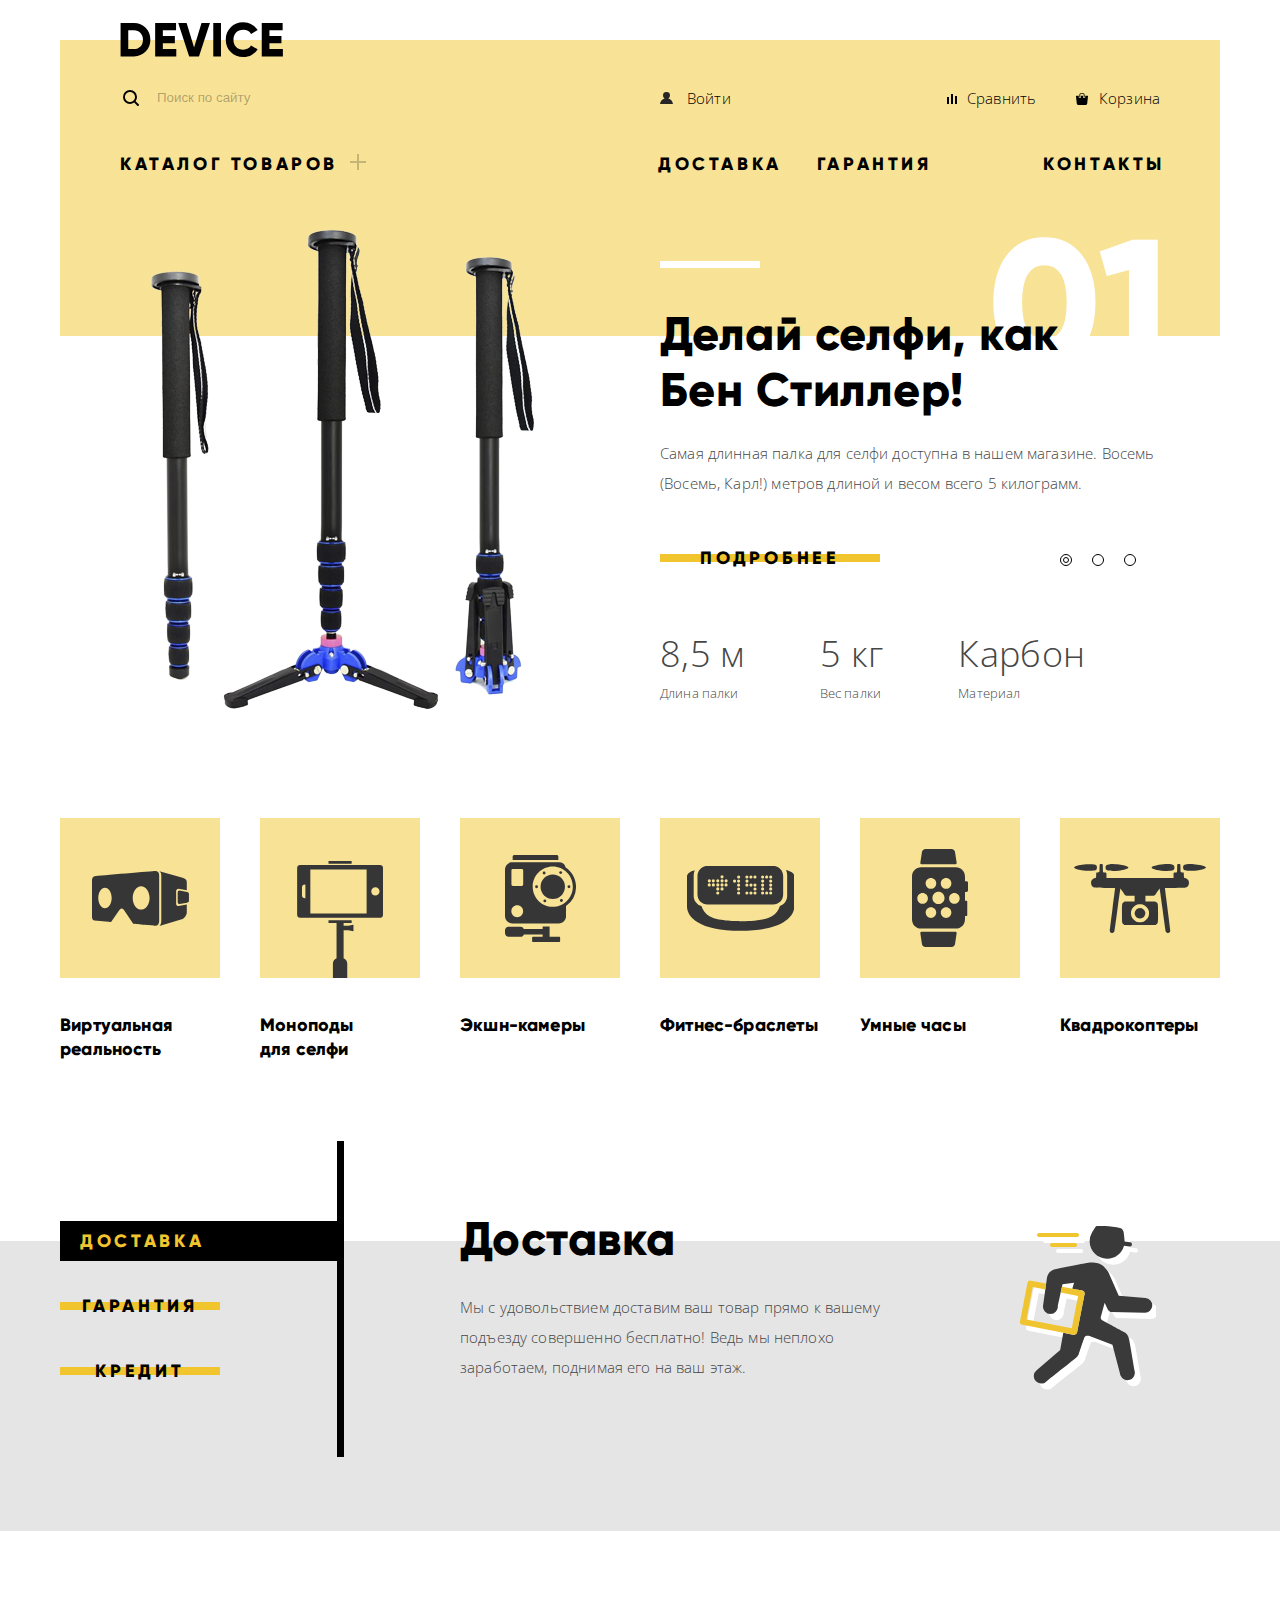
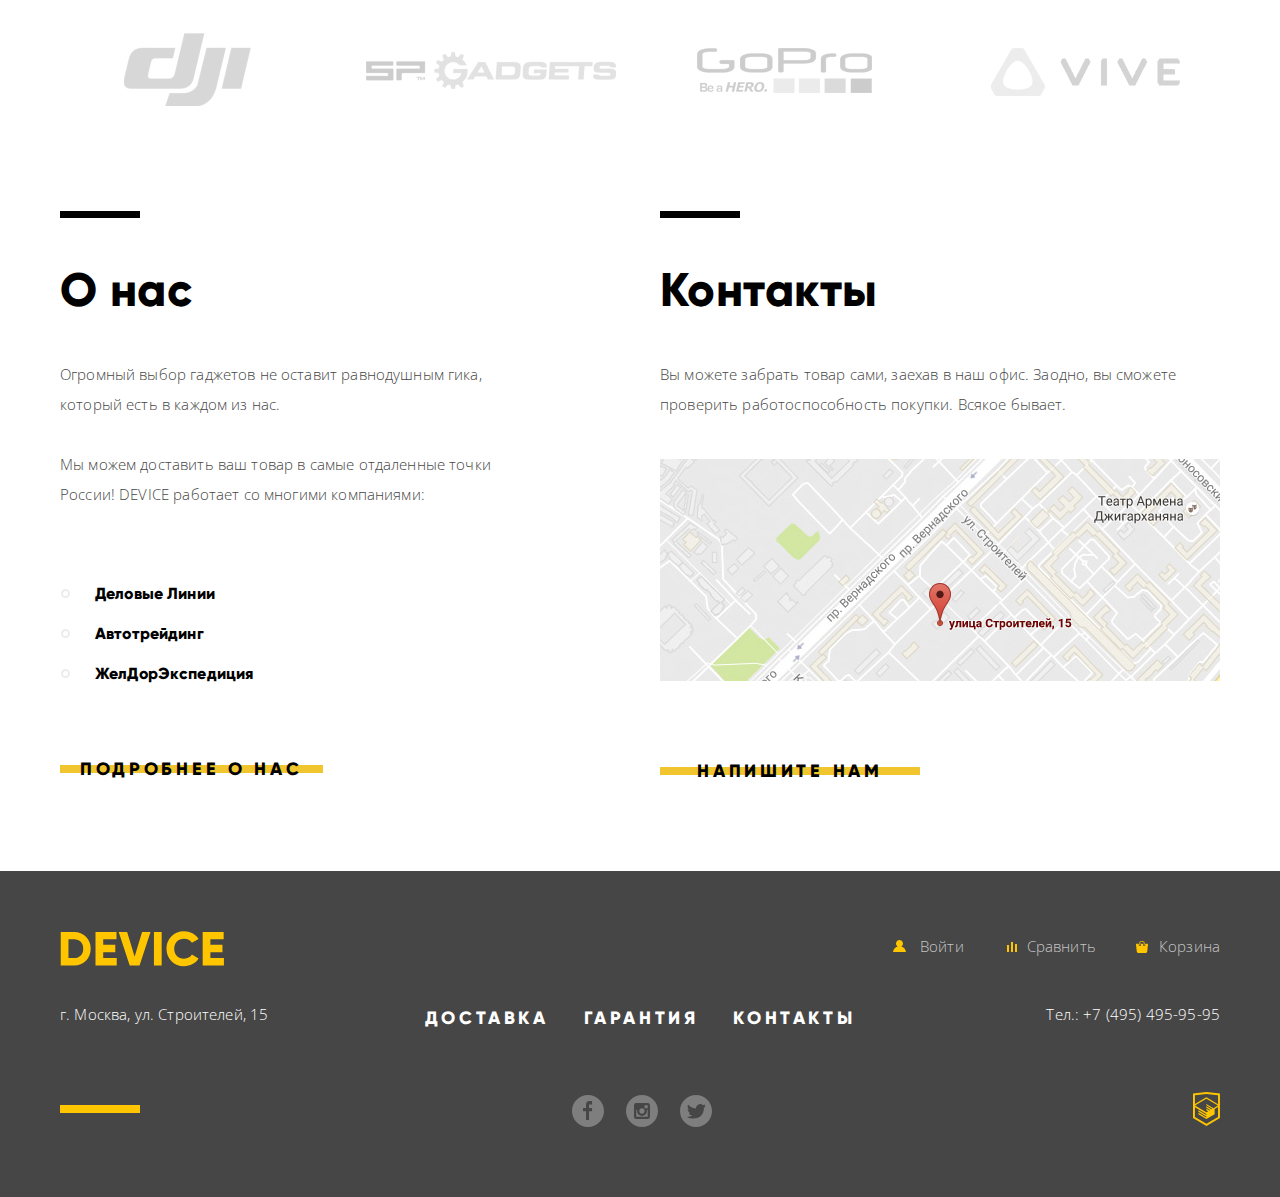
==== commit 4bbc36d9: "Поправил стиль ОпенСанса, пофиксил его инициализацию в ХТМЛ" ====
--- a/index.html
+++ b/index.html
@@ -245,7 +245,7 @@
     <img src="img/map-big.jpg" width="960" height="530" alt="г. Москва, ул. Строителей, 15">
     <button type="button" class="modal-close-button">Закрыть</button>
   </section>
-  <script src="js/script.min.js"></script>
+  <script src="js/script.js"></script>
 </body>
 
 </html>--- a/css/style.css
+++ b/css/style.css
@@ -6,10 +6,18 @@
   font-style: normal;
 }
 
+@font-face {
+  font-family: "gilroy";
+  src: url("../fonts/gilroylight.woff2") format("woff2");
+  src: url("../fonts/gilroylight.woff") format("woff");
+  font-weight: lighter;
+  font-style: normal;
+}
+
 body, .text-15 {
   margin: 0px;
 
-  font-family: "Open Sans", Arial, sans-serif;
+  font-family: "Open Sans", "helvetica", "arial", sans-serif;
   font-size: 15px;
   line-height: 30px;
   color: #464646;
@@ -99,7 +107,7 @@
 
 .header-top-row {
   display: flex;
-  align-items: baseline;
+  align-items: center;
   margin-bottom: 29px;
 }
 
@@ -246,6 +254,7 @@
   font-size: 18px;
   line-height: 24px;
   font-family: "gilroy", "helvetica", "arial", sans-serif;
+  font-weight: bold;
   text-transform: uppercase;
   letter-spacing: 3.6px;
 
@@ -840,6 +849,7 @@
   list-style: none;
   
   font-family: "gilroy", "helvetica", "arial", sans-serif;
+  font-weight: bold;
   list-style: none;
   font-size: 16px;
   line-height: 40px;
@@ -874,6 +884,7 @@
   font-family: "gilroy", "helvetica", "arial", sans-serif;
   font-size: 18px;
   line-height: 24px;
+  font-weight: bold;
   letter-spacing: 3.7px;
   text-transform: uppercase;
   background-color: transparent;
@@ -959,7 +970,7 @@
   position: relative;
   color: rgba(255, 255, 255, 0.7);
   padding-left: 30px;
-  margin-left: 34px;
+  margin-left: 33px;
 }
 
 .footer-link:hover::before,
@@ -1006,6 +1017,7 @@
   font-size: 18px;
   line-height: 24px;
   font-family: "gilroy", "helvetica", "arial", sans-serif;
+  font-weight: bold;
   text-transform: uppercase;
   letter-spacing: 3.6px;
 
@@ -1206,6 +1218,7 @@
   padding: 0;
 
   font-family: "gilroy", "helvetica", "arial", sans-serif;
+  font-weight: bold;
   font-size: 16px;
   line-height: 24px;
   letter-spacing: 3.5px;
@@ -1215,6 +1228,7 @@
 
 .text-18-bold {
   font-family: "gilroy", "helvetica", "arial", sans-serif;
+  font-weight: bold;
   font-size: 18px;
   line-height: 24px;
   letter-spacing: 0.18px;
@@ -1236,62 +1250,58 @@
 }
 
 
-.filter-price {
+/* .filter-price {
   position: relative;
   min-height: 95px;
-}
-
-.filter-price-range {
-  position: absolute;
-  pointer-events: none;
+} */
+
+.price-slider {
   width: 100%;
-  -webkit-appearance: none;
+  position: relative;
   background-image: linear-gradient(
     to right,
     #91c92f 60%,
     #dbdbdb 60%);
   height: 2px;
-}
-
-.filter-price-range:focus {
-  outline: none;
-}
-
-.filter-price-range::-webkit-slider-thumb {
-  -webkit-appearance: none;
-  pointer-events: all;
-  position: relative;
-  height: 20px;
-  width: 20px;
-  border: 8px solid #ffffff;
+  margin: 10px 0 25px 0;
+}
+
+.price-thumb {
+  margin: 0;
+  padding: 0;
+  position: absolute;
+  top: -10px;
+  left: 0;
+  display: block;
+  line-height: 24px;
+  color: rgba(0, 0, 0, 0.2);
+}
+
+.price-thumb::before {
+  content: "";
+  display: block;
+  margin-left: -7px;
+  height: 4px;
+  width: 4px;
+  border: 9px solid #ffffff;
   background-color: #acacac;
   box-shadow: 0 2px 0 0 #dbdbdb;
   border-radius: 50%;
-  z-index: 1000;
   cursor: ew-resize;
   transition-duration: 200ms;
 }
 
-.filter-price-range::before {
-  content: "";
-  position: absolute;
-  top: 20px;
-  color: rgba(0, 0, 0, 0.2)
-}
-
-.filter-price-range:hover::-webkit-slider-thumb,
-.filter-price-range:focus::-webkit-slider-thumb {
-  transform: scale(1.3);
-  /* border-width: 10px; */
-}
-
-.range-min::before {
-  content: "от 0";
-  left: 0;
-}
-.range-max::before {
-  content: "до 50 000";
+.price-thumb:hover::before,
+.price-thumb:active::before {
+  transform: scale(1.2);
+}
+
+.price-max {
   left: 90px;
+}
+
+.price-max::before {
+  margin: 0 auto;
 }
 
 .filter-color {
@@ -1423,6 +1433,7 @@
 .sorting-option:focus + label,
 .sort-order-radio:focus + label,
 .filter-option:focus + label {
+  outline: auto;
   outline: auto 5px -webkit-focus-ring-color;
 }
 
@@ -1520,7 +1531,9 @@
 .item-price {
   margin: 0;
   padding: 0;
-
+  
+  font-family: "gilroy", "helvetica", "arial", sans-serif;
+  font-weight: lighter;
   text-align: right;
   font-size: 16px;
   line-height: 24px;
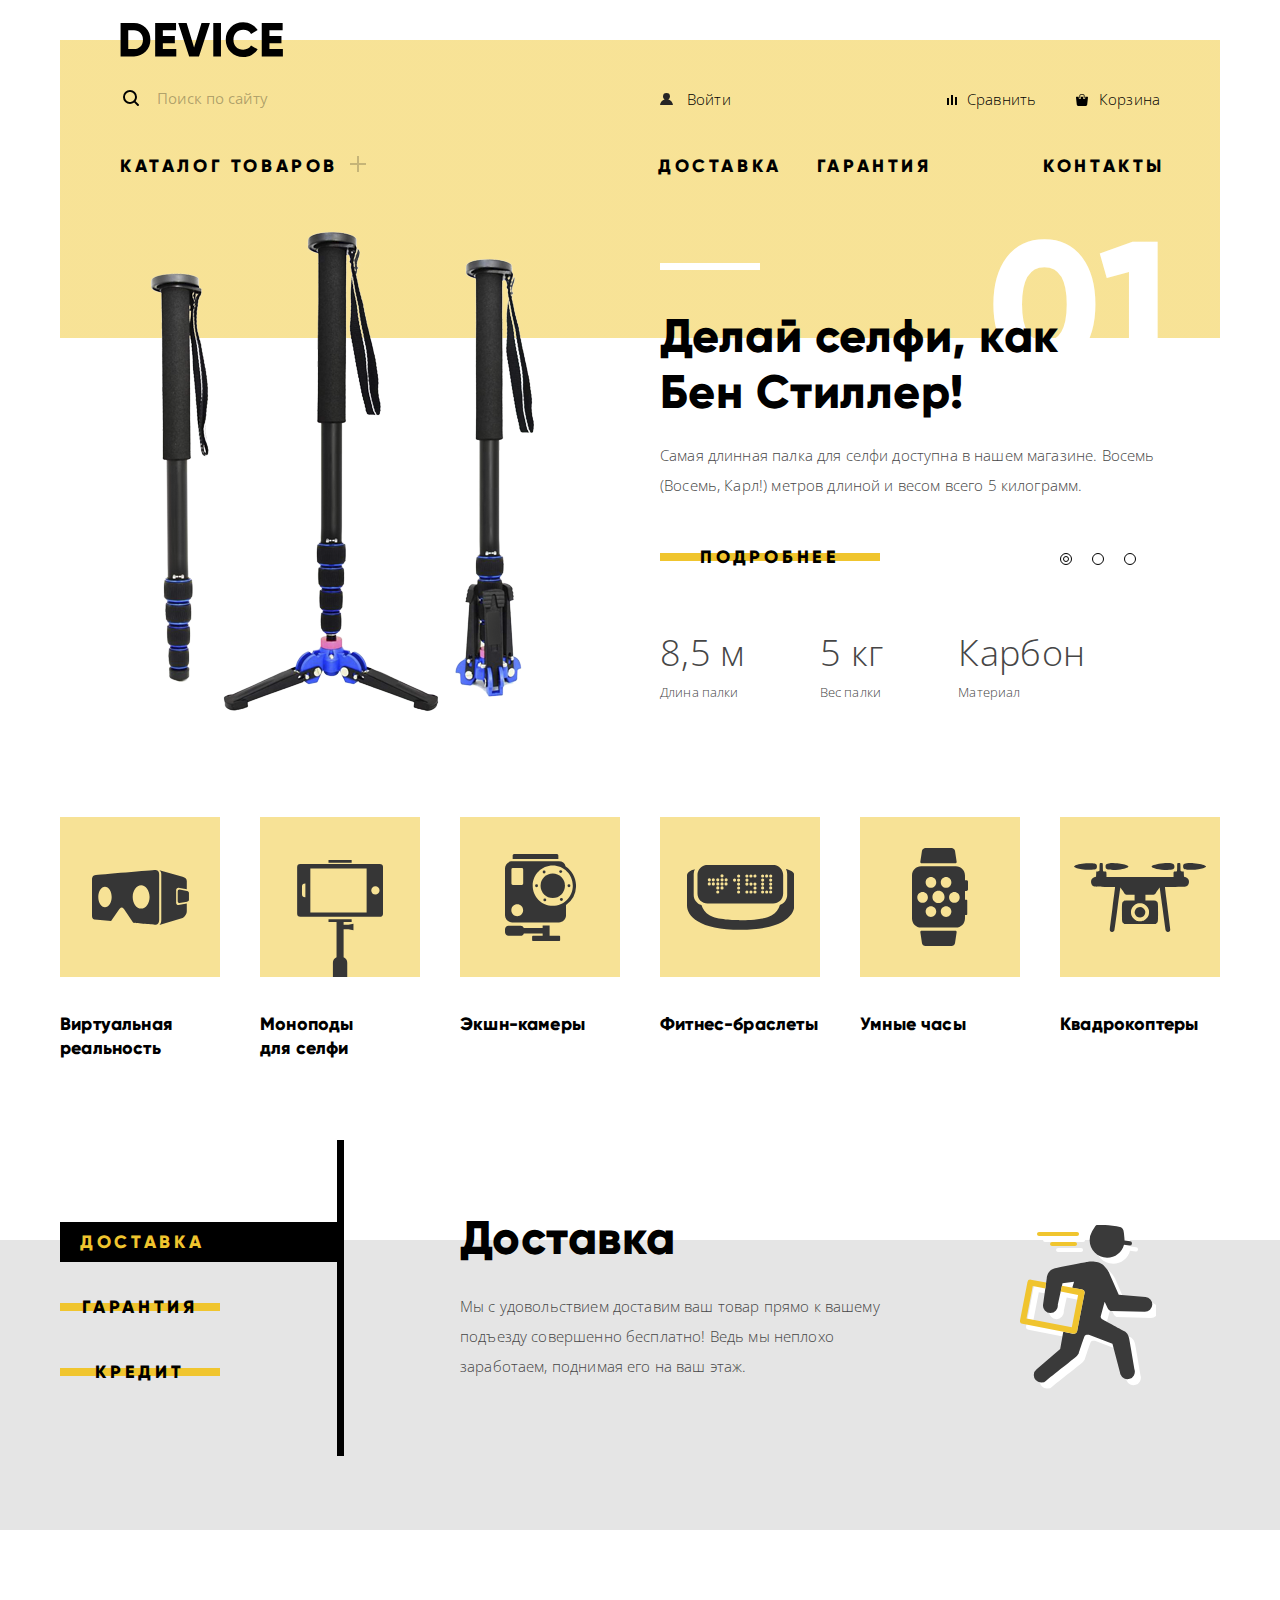
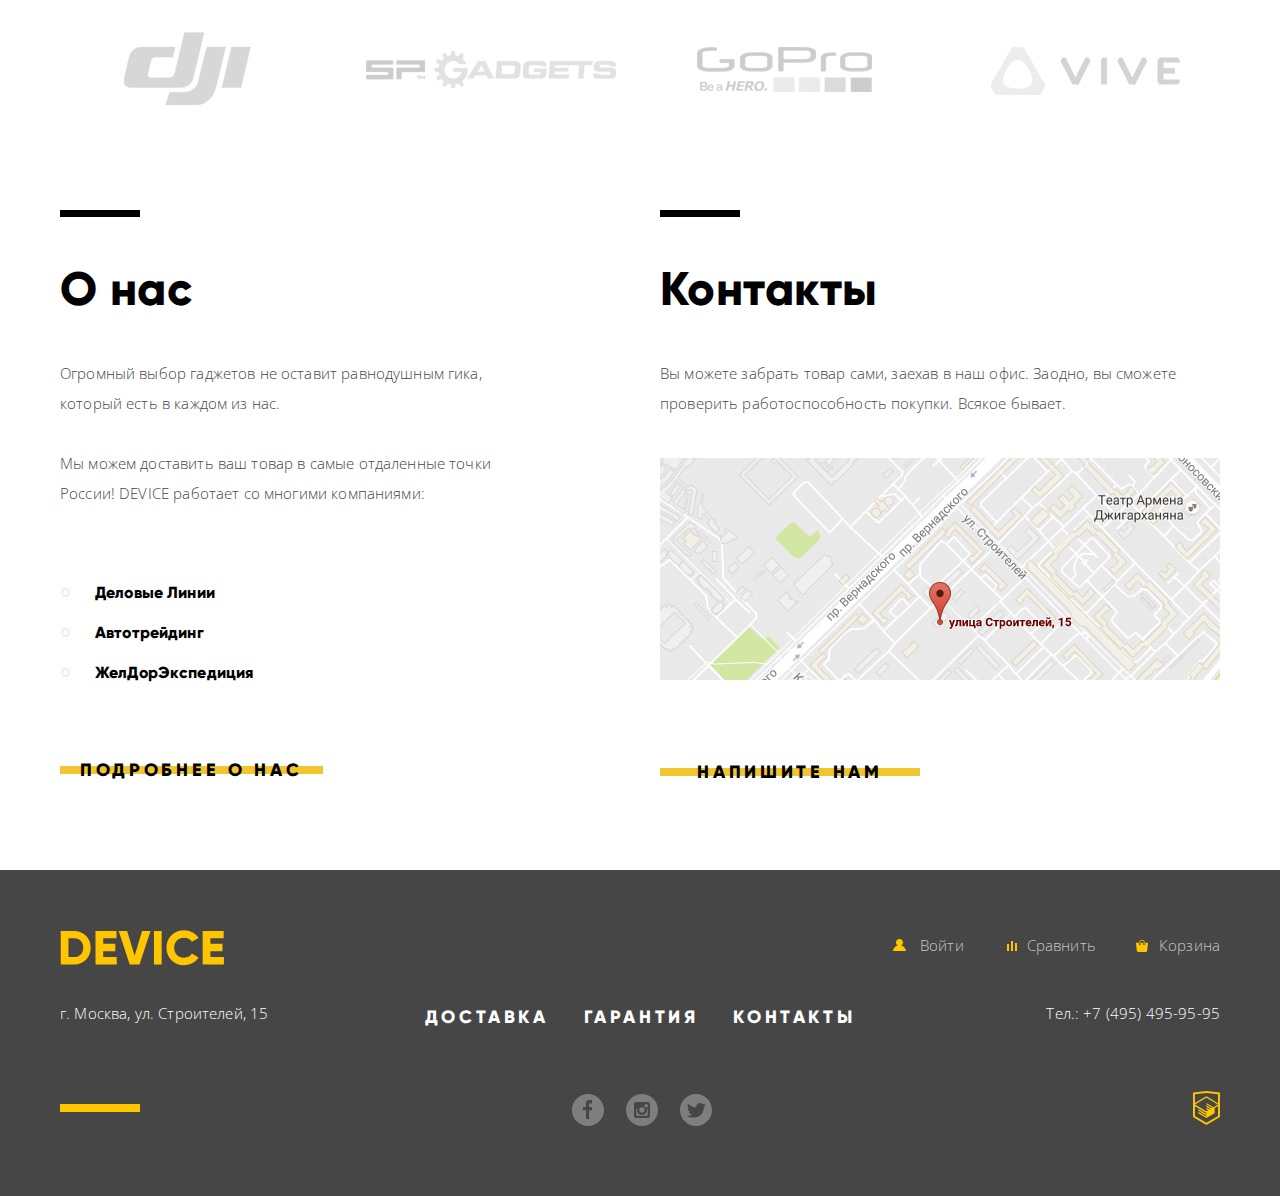
==== commit 2c58d527: "Поправил дополнительные замечания, мумифицировал стили и скрипты" ====
--- a/index.html
+++ b/index.html
@@ -4,8 +4,8 @@
 <head>
   <meta charset="utf-8">
   <title>Девайс</title>
-  <link rel="stylesheet" href="css/style.css">
-  <link rel="stylesheet" href="https://necolas.github.io/normalize.css/8.0.1/normalize.css">
+  <link rel="stylesheet" href="css/style.min.css">
+  <link rel="stylesheet" href="css/normalize.min.css">
   <link href="https://fonts.googleapis.com/css?family=Open+Sans:300&amp;subset=cyrillic" rel="stylesheet">
   <link rel="icon" href="img/favicon_16.png" type="image/gif" sizes="16x16">
   <link rel="icon" href="img/favicon_32.png" type="image/gif" sizes="32x32">
@@ -181,8 +181,8 @@
         <h2 class="title-l title-index">Контакты</h2>
         <p class="default-p">Вы можете забрать товар сами, заехав в наш офис. Заодно, вы сможете проверить
           работоспособность покупки. Всякое бывает.</p>
-        <a class="contacts-map" href="#"><img width="560" height="222" src="img/map.jpg" alt="Карта проезда"></a>
-        <a class="button button-260" href="#">Напишите нам</a>
+        <a class="contacts-map" href="https://goo.gl/maps/hvDqzRAXjvq"><img width="560" height="222" src="img/map.jpg" alt="Карта проезда"></a>
+        <a class="button button-260" href="feedback.html">Напишите нам</a>
       </section>
     </div>
   </main>
@@ -245,7 +245,7 @@
     <img src="img/map-big.jpg" width="960" height="530" alt="г. Москва, ул. Строителей, 15">
     <button type="button" class="modal-close-button">Закрыть</button>
   </section>
-  <script src="js/script.js"></script>
+  <script src="js/script.min.js"></script>
 </body>
 
 </html>--- a/css/style.min.css
+++ b/css/style.min.css
@@ -0,0 +1 @@
+.about,.main-header{-webkit-box-sizing:border-box}.search-button,.search-input{background-color:transparent}@font-face{font-family:gilroy;src:url(../fonts/gilroy-extrabold.woff2) format("woff2");src:url(../fonts/gilroy-extrabold.woff) format("woff");font-weight:700;font-style:normal}@font-face{font-family:gilroy;src:url(../fonts/gilroylight.woff2) format("woff2");src:url(../fonts/gilroylight.woff) format("woff");font-weight:lighter;font-style:normal}.text-15,body{margin:0;font-family:"Open Sans",helvetica,arial,sans-serif;font-size:15px;line-height:30px;color:#464646;letter-spacing:.15px;font-weight:300;text-transform:none}.delivery-partners,.header-navigation{font-family:gilroy,helvetica,arial,sans-serif;font-weight:700}a{color:#000;text-decoration:none}.visually-hidden{position:absolute;width:1px;height:1px;margin:-1px;border:0;padding:0;clip:rect(0 0 0 0);overflow:hidden}a:focus,a:hover{color:rgba(0,0,0,.6)}a:active{color:rgba(0,0,0,.3)}.footer-logo,.header-logo,.header-logo-index{display:block;margin:0;padding:0;line-height:0}.header-logo,.header-logo-index{margin-top:22px;margin-bottom:15px;width:164px}.copyright-button:focus,.copyright-button:hover,.footer-logo:focus,.footer-logo:hover,.header-logo:focus,.header-logo:hover{opacity:.6}.copyright-button:active,.footer-logo:active,.header-logo:active{opacity:.3}.container{width:1160px;margin:0 auto;padding:0 20px;-ms-flex-negative:0;flex-shrink:0}.header-catalog-list,.main-header{-ms-flex-direction:column;-webkit-box-orient:vertical;-webkit-box-direction:normal}.main-header{box-sizing:border-box;background-image:linear-gradient(transparent 40px,rgba(240,198,46,.5) 40px);padding:0 60px 50px;display:-webkit-box;display:-ms-flexbox;display:flex;flex-direction:column}.header-top-row,.search-form{display:-webkit-box;display:-ms-flexbox}.header-top-row{display:flex;-webkit-box-align:center;-ms-flex-align:center;align-items:center;margin-bottom:29px}.search-form{position:relative;display:flex;width:440px;margin-right:97px}.header-product-actions,.header-user-navigation{display:-webkit-box;display:-ms-flexbox;list-style:none}.search-input{width:340px;border:none;border-bottom:2px solid transparent;-webkit-transition-duration:.2s;transition-duration:.2s;padding:17px 10px 16px 37px}.input::-webkit-input-placeholder,.search-input::-webkit-input-placeholder{color:rgba(0,0,0,.3)}.input:-ms-input-placeholder,.search-input:-ms-input-placeholder{color:rgba(0,0,0,.3)}.input::-ms-input-placeholder,.search-input::-ms-input-placeholder{color:rgba(0,0,0,.3)}.input::placeholder,.search-input::placeholder{color:rgba(0,0,0,.3)}.search-input:focus{outline:0;border-bottom-color:#000;-webkit-transition-duration:.2s;transition-duration:.2s}.search-form::before{content:"";position:absolute;left:3px;top:17px;width:16px;height:16px;background-image:url(../img/search.svg)}.search-button{border:2px solid #000;padding:0 20px;-webkit-transition-duration:.2s;transition-duration:.2s;visibility:hidden;opacity:0}.search-button:focus,.search-button:hover{background-color:#000;color:#fff;-webkit-transition-duration:.2s;transition-duration:.2s;visibility:visible;opacity:1}.search-button:active{color:rgba(255,255,255,.3)}.search-input:focus+.search-button{visibility:visible;opacity:1;-webkit-transition-duration:.2s;transition-duration:.2s}.header-user-navigation{margin:0;padding:0;display:flex}.header-link{position:relative;padding-left:30px}.header-link:focus,.header-link:hover{opacity:.6;color:#000}.header-link:active{opacity:.3;color:#000}.footer-link::before,.header-link::before{content:"";position:absolute;width:13px;height:12px;left:3px;top:4px;background-repeat:no-repeat}.link-user::before{width:13px;height:12px;background-image:url(../img/user.svg)}.link-compare::before{width:10px;height:10px;left:10px;top:6px;background-image:url(../img/compare.svg)}.link-cart::before{width:12px;height:12px;left:7px;top:5px;background-image:url(../img/cart.svg)}.header-product-actions{margin:0 0 0 auto;padding:0;display:flex;width:223px;-webkit-box-pack:justify;-ms-flex-pack:justify;justify-content:space-between}.header-navigation{font-size:18px;line-height:24px;text-transform:uppercase;letter-spacing:3.6px;margin:0 -5px 0 0;padding:0;list-style:none;position:relative;display:-webkit-box;display:-ms-flexbox;display:flex}.header-catalog-list{margin:0;list-style:none;position:absolute;top:20px;left:-60px;flex-direction:column;-ms-flex-line-pack:start;align-content:flex-start;-ms-flex-wrap:wrap;flex-wrap:wrap;height:135px;width:1040px;padding:30px 60px 0;background-color:#f7e296;z-index:1;display:none;-webkit-animation-name:catalog-list-show;animation-name:catalog-list-show;-webkit-animation-duration:.3s;animation-duration:.3s}.service-description,.slider{-webkit-animation-duration:.3s}.catalog-link:hover+.header-catalog-list{display:-webkit-box;display:-ms-flexbox;display:flex}.header-catalog-list:hover,.two-columns{display:-webkit-box;display:-ms-flexbox}.header-catalog-list:hover{opacity:1;display:flex}@-webkit-keyframes catalog-list-show{0%{opacity:0}100%{opacity:1}}@keyframes catalog-list-show{0%{opacity:0}100%{opacity:1}}.header-catalog-list li{margin-bottom:6px;margin-right:60px}.header-catalog-list li:nth-child(5){margin-bottom:50px}.header-bold-link{margin-right:35px}.catalog-link{position:relative;padding-right:40px;margin-right:245px}.catalog-link::after{content:"";position:absolute;left:230px;top:2px;width:16px;height:16px;background-image:url(../img/plus.svg)}.slider-title::before,.title-index::before{content:"";height:7px}.header-contacts{margin-right:0;margin-left:auto}.header-link-secondary{color:rgba(0,0,0,.3);padding-left:0;margin-left:20px}.two-columns{display:flex}.index-columns{padding-bottom:85px}.about{box-sizing:border-box;width:465px;margin-right:140px}.button-160,.button-220{-webkit-box-sizing:border-box}.contacts{width:560px}.title-l{margin:0;padding:0;font-family:gilroy,helvetica,arial,sans-serif;font-size:47px;line-height:48px;letter-spacing:.48px;color:#000}.title-index{position:relative;margin-top:50px;margin-bottom:45px}.default-p{margin-bottom:30px}.title-index::before{position:absolute;top:-55px;width:80px;background-color:#000}.slider,.slider-title,.sliders{position:relative}.sliders{display:-webkit-box;display:-ms-flexbox;display:flex;-webkit-box-orient:vertical;-webkit-box-direction:normal;-ms-flex-direction:column;flex-direction:column;background-image:linear-gradient(rgba(240,198,46,.5) 110px,#fff 110px);padding:0}.slider-description .button{margin-bottom:60px}.slider{margin-bottom:65px;display:none;-webkit-animation-name:slider-show;animation-name:slider-show;animation-duration:.3s}.slider-buttons,.slider-current{display:-webkit-box;display:-ms-flexbox}@-webkit-keyframes slider-show{0%{opacity:0;-webkit-transform:translateX(100px);transform:translateX(100px)}100%{opacity:1}}@keyframes slider-show{0%{opacity:0;-webkit-transform:translateX(100px);transform:translateX(100px)}100%{opacity:1}}.slider-current{display:flex}.slider-shown{visibility:visible}.slider-picture{margin-left:90px}.slider-3 .slider-picture{margin-left:10px}.slider-description{width:510px;margin-left:auto;margin-right:50px;padding-bottom:50px}.title-l2{line-height:56px}.slider-title{margin-top:80px;margin-bottom:20px;z-index:0}.slider-title::before{position:absolute;top:-45px;left:0;width:100px;background-color:#fff}.slider-1 .slider-title::after,.slider-title::after{content:"01"}.slider-title::after{position:absolute;top:-30px;right:0;font-size:179px;color:#fff;z-index:-1}.slider-2 .slider-title::after{content:"02"}.slider-3 .slider-title::after{content:"03"}.slider-text{margin-bottom:45px}.button-220{box-sizing:border-box;width:220px}.slider-buttons{margin:0 16px 0 0;padding:0;list-style:none;position:absolute;bottom:245px;right:55px;display:flex;font-size:0;-ms-flex-line-pack:end;align-content:flex-end}.slider-button,.slider-features{display:-webkit-box;display:-ms-flexbox}.slider-button{display:flex;position:relative;width:26px;height:26px;margin-right:6px}.slider-button-current::after,.slider-button::before{position:absolute;content:""}.slider-button:focus{outline:0}.slider-button::before{width:10px;height:10px;margin:7px;border:1px solid #000;border-radius:50%;-webkit-transition:.3s;transition:.3s}.slider-button-current{pointer-events:none}.slider-button-current::after{display:block;top:10px;left:10px;width:4px;height:4px;border:1px solid #000;border-radius:50%}.slider-button:focus:before,.slider-button:hover::before{-webkit-transform:scale(1.5);transform:scale(1.5)}.slider-features{display:flex}.slider-features-item{margin-right:75px}.slider-features-text-l{margin:0 0 5px;padding:0;font-size:36px;line-height:48px;letter-spacing:.36px}.slider-features-text-s{margin:0;padding:0;font-size:13px;line-height:20px;letter-spacing:.13px}.catalog-section-list{margin:0 0 40px;padding:0;list-style:none;display:-webkit-box;display:-ms-flexbox;display:flex;-webkit-box-pack:justify;-ms-flex-pack:justify;justify-content:space-between;-ms-flex-wrap:wrap;flex-wrap:wrap}.catalog-section-item{position:relative;display:block;width:160px;padding-top:195px;padding-bottom:40px}.catalog-section-item::after,.catalog-section-item::before{content:"";position:absolute;top:0;left:0;display:-webkit-box;display:-ms-flexbox;display:flex;width:160px;height:160px;-webkit-transition:.2s;transition:.2s}.catalog-section-item::before{background-color:rgba(240,198,46,.5)}.catalog-section-item::after{background-repeat:no-repeat;background-position:center}.catalog-section-item:focus::before,.catalog-section-item:hover::before{background-color:rgba(240,198,46,1)}.catalog-section-item:active::after{opacity:.3}.catalog-section-item.vr::after{background-image:url(../img/cat.vr.svg)}.catalog-section-item.monopod::after{background-image:url(../img/cat.monopod.svg);background-position-y:43px}.catalog-section-item.actioncam::after{background-image:url(../img/cat.actioncam.svg)}.catalog-section-item.tracker::after{background-image:url(../img/cat.tracker.svg)}.catalog-section-item.smartwatch::after{background-image:url(../img/cat.smartwatch.svg)}.catalog-section-item.drone::after{background-image:url(../img/cat.drone.svg)}.service-section{background-image:linear-gradient(#fff 100px,#e5e5e5 100px);min-height:390px;margin-bottom:90px}.service-section .container{display:-webkit-box;display:-ms-flexbox;display:flex}.service-tabs{position:relative;margin:85px 0 0;padding:0;list-style-type:none;width:400px}.service-tabs li{margin-bottom:35px}.service-tabs::after{content:"";position:absolute;top:-85px;left:277px;width:7px;height:calc(100% + 65px);background-color:#000}.button-160{box-sizing:border-box;width:160px}.button.button-current{padding-right:260px;color:#f0c52e;pointer-events:none;-webkit-transition:.1s;transition:.1s}.button.button-current:focus,.button.button-current:hover{color:#f0c52e}.button.button-current::before{background-color:#000;top:-8px;border-color:#000;border-top-width:20px;border-bottom-width:20px}.service-description{margin-top:70px;margin-bottom:65px;width:760px;display:none;-webkit-animation-name:service-show;animation-name:service-show;animation-duration:.3s}@-webkit-keyframes service-show{0%{-webkit-transform:translateX(-100px);transform:translateX(-100px);opacity:0}100%{-webkit-transform:translateX(0);transform:translateX(0);opacity:1}}@keyframes service-show{0%{-webkit-transform:translateX(-100px);transform:translateX(-100px);opacity:0}100%{-webkit-transform:translateX(0);transform:translateX(0);opacity:1}}.service-current{display:block}.service-description .title-l{margin-bottom:25px;padding-top:30px;margin-top:-30px}.service-text{width:450px;padding-bottom:30px}.service-description-1{background-image:url(../img/delivery.svg);background-repeat:no-repeat;background-position:560px 45px}.service-description-2{background-image:url(../img/warranty.svg);background-repeat:no-repeat;background-position:540px 15px}.service-description-3{background-image:url(../img/credit.svg);background-repeat:no-repeat;background-position:535px 15px}.brands{margin:0 0 95px;padding:0;list-style:none;display:-webkit-box;display:-ms-flexbox;display:flex;-webkit-box-pack:justify;-ms-flex-pack:justify;justify-content:space-between;-ms-flex-wrap:wrap;flex-wrap:wrap}.brand{margin:0;padding:0;display:block;width:260px;height:100px;font-size:0;background-image:url(../img/brands-sprite.jpg);background-position:0 0;opacity:.2;-webkit-transition:opacity .2s;transition:opacity .2s}.brand:focus,.brand:hover{background-position-y:-100px;opacity:1}.brand-spgadgets{background-position:-260px 0}.brand-gopro{background-position:-520px 0}.brand-vive{background-position:-780px 0}.delivery-partners{margin:65px 0 60px;padding:0;list-style:none;font-size:16px;line-height:40px;color:#000}.button,.footer-navigation{font-size:18px;font-family:gilroy,helvetica,arial,sans-serif;font-weight:700;text-transform:uppercase}.delivery-partners li{position:relative;margin-left:35px}.delivery-partners li::before{content:"";position:absolute;left:-34px;top:15px;width:5px;height:5px;border:2px solid #ececec;border-radius:50%}.button{display:inline-block;vertical-align:middle;z-index:1;position:relative;line-height:24px;letter-spacing:3.7px;background-color:transparent;color:#000;text-align:center;border:none;padding:0 20px}.button:focus,.button:hover{color:#000;outline:0}.button:active{color:rgba(0,0,0,.3)}.button::before{content:"";position:absolute;width:100%;height:0;border-top:4px solid #f0c52e;border-bottom:4px solid #f0c52e;background-color:#f0c52e;background-size:2px 10px;left:0;top:8px;-webkit-transition-duration:.1s;transition-duration:.1s;z-index:-1}.button:focus::before,.button:hover::before{top:-8px;border-top-width:20px;border-bottom-width:20px;-webkit-transition-duration:.1s;transition-duration:.1s}.button-260{-webkit-box-sizing:border-box;box-sizing:border-box;min-width:260px}.contacts-map{display:block;margin:40px 0 75px;padding:0;line-height:0;background-color:#ccc;-webkit-transition-duration:.3s;transition-duration:.3s;overflow:hidden}.footer-list,.main-footer{display:-webkit-box;display:-ms-flexbox}.contacts-map img{-webkit-transition-duration:.2s;transition-duration:.2s}.contacts-map:focus img,.contacts-map:hover img{-webkit-transform:scale(1.2);transform:scale(1.2)}.footer-list{margin:0;padding:0;display:flex}.footer-logo{margin-right:auto}.footer-link{position:relative;color:rgba(255,255,255,.7);padding-left:30px;margin-left:33px}.footer-link:focus::before,.footer-link:hover::before{opacity:.6}.footer-link:active::before{opacity:.3}.footer-link-user::before{background-image:url(../img/user-orange.svg)}.footer-link-compare::before{background-image:url(../img/compare-orange.svg)}.footer-link-cart::before{background-image:url(../img/cart-orange.svg)}.footer-link:focus,.footer-link:hover{color:#fff}.footer-link:active{color:rgba(255,255,255,.3)}.main-footer{display:flex;background-color:#464646}.footer-first-row,.footer-navigation{display:-webkit-box;display:-ms-flexbox}.footer-navigation{margin:0;list-style:none;line-height:24px;letter-spacing:3.6px;padding:7px 0 5px;display:flex;-ms-flex-wrap:wrap;flex-wrap:wrap;-webkit-box-pack:center;-ms-flex-pack:center;justify-content:center}.footer-navigation li{margin-right:35px}.footer-navigation li:last-child{margin-right:0}.footer-navigation a,.main-footer p{color:#fff}.footer-navigation a:focus,.footer-navigation a:hover{color:rgba(255,255,255,.6)}.footer-navigation a:active{color:rgba(255,255,255,.3)}.footer-first-row{display:flex;-webkit-box-pack:justify;-ms-flex-pack:justify;justify-content:space-between;margin-top:60px;margin-bottom:32px}.footer-second-row,.footer-third-row{display:-webkit-box;display:-ms-flexbox}.footer-second-row{display:flex;-webkit-box-pack:justify;-ms-flex-pack:justify;justify-content:space-between;margin-bottom:60px;-webkit-box-align:start;-ms-flex-align:start;align-items:flex-start}.footer-tel{margin:0;padding:0;text-align:right}.footer-third-row{display:flex;-webkit-box-pack:justify;-ms-flex-pack:justify;justify-content:space-between;margin-bottom:70px}.footer-tel,.socials{display:-webkit-box;display:-ms-flexbox}.footer-adress,.footer-third-row::before{width:350px;margin:0;padding:0}.footer-tel{width:350px;display:flex;-webkit-box-pack:end;-ms-flex-pack:end;justify-content:flex-end}.socials{margin:0 50px 0 0;padding:0;list-style:none;display:flex}.text-14{font-size:14px;letter-spacing:.14px}.breadcrumbs{list-style:none;margin:20px 0 42px;padding:0;display:-webkit-box;display:-ms-flexbox;display:flex}.breadcrumb-link{position:relative;margin-right:37px}.breadcrumb-current,.breadcrumb-link a{color:rgba(0,0,0,.3)}.breadcrumb-link a:focus,.breadcrumb-link a:hover{color:rgba(0,0,0,.6)}.breadcrumb-link a:active{color:rgba(0,0,0,.1)}.breadcrumb-link::after{content:"";position:absolute;top:12px;right:-19px;width:4px;height:7px;background-image:url(../img/nav-arrow.svg);background-repeat:no-repeat}.inner-page.container{padding-left:60px;width:1100px}.title-wrapper{width:1040px}.inner-page .title-l{margin-top:37px}.filter{position:relative;background-image:linear-gradient(#dcdcdc 70px,#f2f2f2 70px);width:200px;padding-top:23px;padding-right:70px;padding-left:60px;-ms-flex-negative:0;flex-shrink:0}.background-gradient{background-image:-webkit-gradient(linear,left top,right top,color-stop(50%,#f2f2f2),color-stop(50%,#fff));background-image:linear-gradient(to right,#f2f2f2 50%,#fff 50%)}.background-gradient:before{content:"";position:absolute;background-image:-webkit-gradient(linear,left top,right top,color-stop(50%,#dcdcdc),color-stop(50%,#f2f2f2));background-image:linear-gradient(to right,#dcdcdc 50%,#f2f2f2 50%);width:100%;height:70px}.filter .title-s{margin-bottom:92px}.filter-section{border:0;margin:0 0 43px;padding:0}.filter-list{list-style:none;margin:0;padding:0}.filter-list li{margin-bottom:10px}.title-s{margin:0;padding:0;font-family:gilroy,helvetica,arial,sans-serif;font-weight:700;font-size:16px;line-height:24px;letter-spacing:3.5px;text-transform:uppercase;color:#000}.text-18-bold{font-family:gilroy,helvetica,arial,sans-serif;font-weight:700;font-size:18px;line-height:24px;letter-spacing:.18px}.filter-title{position:relative;margin-bottom:22px;color:#000}.filter-title::before{content:"";display:block;height:0;border-bottom:2px solid #000;margin-bottom:12px;width:200px}.price-slider{width:100%;position:relative;background-image:-webkit-gradient(linear,left top,right top,color-stop(60%,#91c92f),color-stop(60%,#dbdbdb));background-image:linear-gradient(to right,#91c92f 60%,#dbdbdb 60%);height:2px;margin:10px 0 25px}.price-thumb{margin:0;padding:0;position:absolute;top:-10px;left:0;display:block;line-height:24px;color:rgba(0,0,0,.2)}.price-thumb::before{content:"";display:block;margin-left:-7px;height:4px;width:4px;border:9px solid #fff;background-color:#acacac;-webkit-box-shadow:0 2px 0 0 #dbdbdb;box-shadow:0 2px 0 0 #dbdbdb;border-radius:50%;cursor:ew-resize;-webkit-transition-duration:.2s;transition-duration:.2s}.sorting,.sorting-form{display:-webkit-box;display:-ms-flexbox}.price-thumb:active::before,.price-thumb:hover::before{-webkit-transform:scale(1.2);transform:scale(1.2)}.price-max{left:90px}.price-max::before{margin:0 auto}.filter-color{margin-bottom:25px}.filter-bt{margin-bottom:30px}.filter-option+label{position:relative;padding:4px 0 5px 38px}.filter-option+label::before{content:"";position:absolute;left:-1px;top:1px;width:27px;height:25px;background-repeat:no-repeat}.checkbox+label:focus::before,.checkbox+label:hover::before,.filter-option:checked+label:focus::before,.filter-option:checked+label:hover::before,.filter-option:focus+label::before{opacity:.6}.filter-option:disabled+label{color:#a6a6a6}.filter-option:disabled+label::before{opacity:.25}.checkbox:checked+label::before{background-image:url(../img/checkbox-on.svg)}.checkbox+label::before{background-image:url(../img/checkbox-off.svg)}.radio:checked+label::before{background-image:url(../img/radio-on.svg)}.radio+label::before{background-image:url(../img/radio-off.svg)}.filter-button{width:200px}.catalog{width:830px}.sorting{position:relative;display:flex;-webkit-box-pack:justify;-ms-flex-pack:justify;justify-content:space-between;background-color:#f2f2f2;padding-top:20px;padding-left:70px;padding-bottom:10px;min-height:40px}.sorting-form{display:flex;-webkit-box-pack:start;-ms-flex-pack:start;justify-content:flex-start;margin-top:-1px;-webkit-box-flex:1;-ms-flex-positive:1;flex-grow:1}.sorting-order,.sorting-type{margin:0;padding:0;display:-webkit-box;display:-ms-flexbox;display:flex}.sorting-order{margin-left:auto}.sorting .title-s{margin-top:3px;margin-right:52px}.sorting-option+label{margin-right:30px;cursor:pointer;color:#000;opacity:.3;font-weight:400}.sorting-option:focus+label,.sorting-option:hover+label{opacity:.6}.filter-option:focus+label,.sort-order-radio:focus+label,.sorting-option:focus+label{outline:auto;outline:-webkit-focus-ring-color auto 5px}.sorting-option:active+label,.sorting-option:checked+label{opacity:1}.sorting-order label{font-size:0;display:-webkit-box;display:-ms-flexbox;display:flex;width:11px;height:10px;background-image:url(../img/sorting-direction.svg);background-repeat:no-repeat;background-position:center;cursor:pointer;opacity:.2;padding:10px}.items-list,.items-list-item{display:-webkit-box;display:-ms-flexbox}.sorting-order label[for=descending]{-webkit-transform:rotate(180deg);transform:rotate(180deg);margin-right:-10px;opacity:.2}.sort-order-radio:active+label,.sort-order-radio:checked+label{opacity:1}.sort-order-radio:hover+label{opacity:.4}.items-list{list-style:none;margin:0;padding:70px 0 0;display:flex;-ms-flex-wrap:wrap;flex-wrap:wrap;-webkit-box-pack:justify;-ms-flex-pack:justify;justify-content:space-between;background-color:#fff}.catalog-wrapper{padding-left:70px;background-color:#fff;padding-bottom:75px}.items-list-item{margin:0 40px 45px 0;padding:0;position:relative;display:flex;width:360px;-webkit-box-orient:vertical;-webkit-box-direction:normal;-ms-flex-direction:column;flex-direction:column}.items-list-item:nth-child(2n){margin-right:0}.item-link{margin:0;padding:33px 0 0;display:-webkit-box;display:-ms-flexbox;display:flex;-webkit-box-pack:justify;-ms-flex-pack:justify;justify-content:space-between}.item-price,.item-title{padding:0;line-height:24px;font-family:gilroy,helvetica,arial,sans-serif}.item-title{margin:0;font-size:18px;-webkit-box-ordinal-group:2;-ms-flex-order:1;order:1;width:270px}.item-price{margin:0 0 0 auto;font-weight:lighter;text-align:right;font-size:16px;letter-spacing:.16px;-webkit-box-ordinal-group:3;-ms-flex-order:2;order:2;display:block}.item-new-label::before{content:"new";text-align:center;font-size:14px;font-family:gilroy,helvetica,arial,sans-serif;text-transform:uppercase;line-height:60px;color:rgba(0,0,0,.2);letter-spacing:.7px;position:absolute;right:30px;top:30px;width:60px;height:60px;border:2px solid rgba(0,0,0,.1);border-radius:50%}.items-list-item-hover{position:absolute;-webkit-box-sizing:border-box;box-sizing:border-box;left:0;top:0;width:100%;height:380px;background-color:rgba(238,238,238,.7);display:-webkit-box;display:-ms-flexbox;display:flex;-webkit-box-orient:vertical;-webkit-box-direction:normal;-ms-flex-direction:column;flex-direction:column;-webkit-box-align:center;-ms-flex-align:center;align-items:center;padding-top:180px;-webkit-transform:scale(.95);transform:scale(.95);opacity:0;-webkit-transition-duration:.2s;transition-duration:.2s}.items-list-item:focus .items-list-item-hover,.items-list-item:hover .items-list-item-hover{display:-webkit-box;display:-ms-flexbox;display:flex;-webkit-transform:scale(1);transform:scale(1);opacity:1}.paging,.paging ul{display:-webkit-box;display:-ms-flexbox}.button-200{-webkit-box-sizing:border-box;box-sizing:border-box;margin-bottom:15px}.compare-button{font-size:13px;line-height:36px;color:rgba(0,0,0,.5)}.compare-button:focus,.compare-button:hover{color:rgba(0,0,0,1)}.compare-button:active{color:rgba(0,0,0,.2)}.paging{background-color:#f2f2f2;display:flex;-webkit-box-pack:justify;-ms-flex-pack:justify;justify-content:space-between;padding:9px 15px;margin-top:-10px}.contact-form,.modal{-ms-flex-direction:column}.paging ul{margin:0;padding:0;list-style:none;display:flex}.modal,.pages-list li{display:-webkit-box;display:-ms-flexbox}.paging-link{color:#000;padding:15px}.pages-list li{display:flex}.copyright-button,.social-button{display:block;background-repeat:no-repeat;font-size:0}.footer-link-logout{color:rgba(255,255,255,.3);padding-left:0;margin-left:20px}.social-button{width:32px;height:32px;margin:0 11px;opacity:.3}.social-button:focus,.social-button:hover{opacity:.6}.social-button:active{opacity:.1}.facebook-button{background-image:url(../img/facebook.svg)}.instagram-button{background-image:url(../img/instagram.svg)}.twitter-button{background-image:url(../img/twitter.svg)}.copyright-button{right:0;height:35px;width:27px;background-image:url(../img/copyright-orange.svg);background-position:right;margin-top:-3px}.footer-third-row::before{content:"";background-color:#FFC600;margin-top:10px;width:80px;height:8px}.contact-modal,.map-modal{margin-left:-480px;margin-top:-300px}.modal{position:fixed;-webkit-box-orient:vertical;-webkit-box-direction:normal;flex-direction:column;display:flex;top:50%;left:50%;-webkit-box-shadow:0 10px 20px 0 rgba(4,6,6,.2);box-shadow:0 10px 20px 0 rgba(4,6,6,.2);z-index:1;background-color:#fff;visibility:hidden}.contact-form,.input-wrapper{display:-webkit-box;display:-ms-flexbox;-webkit-box-orient:vertical;-webkit-box-direction:normal}.modal-show{visibility:visible;-webkit-animation-name:modal-opening;animation-name:modal-opening;-webkit-animation-duration:.3s;animation-duration:.3s}@-webkit-keyframes modal-opening{0%{-webkit-transform:scale(.9);transform:scale(.9);opacity:0}100%{-webkit-transform:scale(1);transform:scale(1);opacity:1}}@keyframes modal-opening{0%{-webkit-transform:scale(.9);transform:scale(.9);opacity:0}100%{-webkit-transform:scale(1);transform:scale(1);opacity:1}}.map-modal{width:960px}.map-modal iframe{position:absolute}.contact-modal{width:760px;padding:90px 100px 75px}.contact-form{display:flex;flex-direction:column;-ms-flex-wrap:wrap;flex-wrap:wrap}@-webkit-keyframes form-required{50%{-webkit-transform:scale(1.03);transform:scale(1.03)}100%{-webkit-transform:scale(1);transform:scale(1)}}@keyframes form-required{50%{-webkit-transform:scale(1.03);transform:scale(1.03)}100%{-webkit-transform:scale(1);transform:scale(1)}}.form-required-animation{-webkit-animation-name:form-required;animation-name:form-required;-webkit-animation-duration:.2s;animation-duration:.2s}.input-wrapper{display:flex;-ms-flex-direction:column;flex-direction:column;-webkit-box-flex:1;-ms-flex-positive:1;flex-grow:1}.name-input{margin-right:40px}.contact-info-wrapper{display:-webkit-box;display:-ms-flexbox;display:flex;margin-bottom:35px}.textarea{margin-bottom:55px;resize:vertical;min-height:100px}.input{background-color:#f3f3f3;border:none;padding:16px 20px 20px 15px;margin-top:5px}.input:focus,.input:hover{background-color:#ebebeb}.input:focus{outline:#f0c52e solid 3px}.button-200{width:200px}.modal-close-button{font-size:0;position:absolute;top:22px;right:22px;width:55px;height:55px;background-image:url(../img/modal-close.svg);border:none;background-color:transparent;opacity:.5}.modal-close-button:focus,.modal-close-button:hover{opacity:1}.modal-close-button:active{opacity:.3}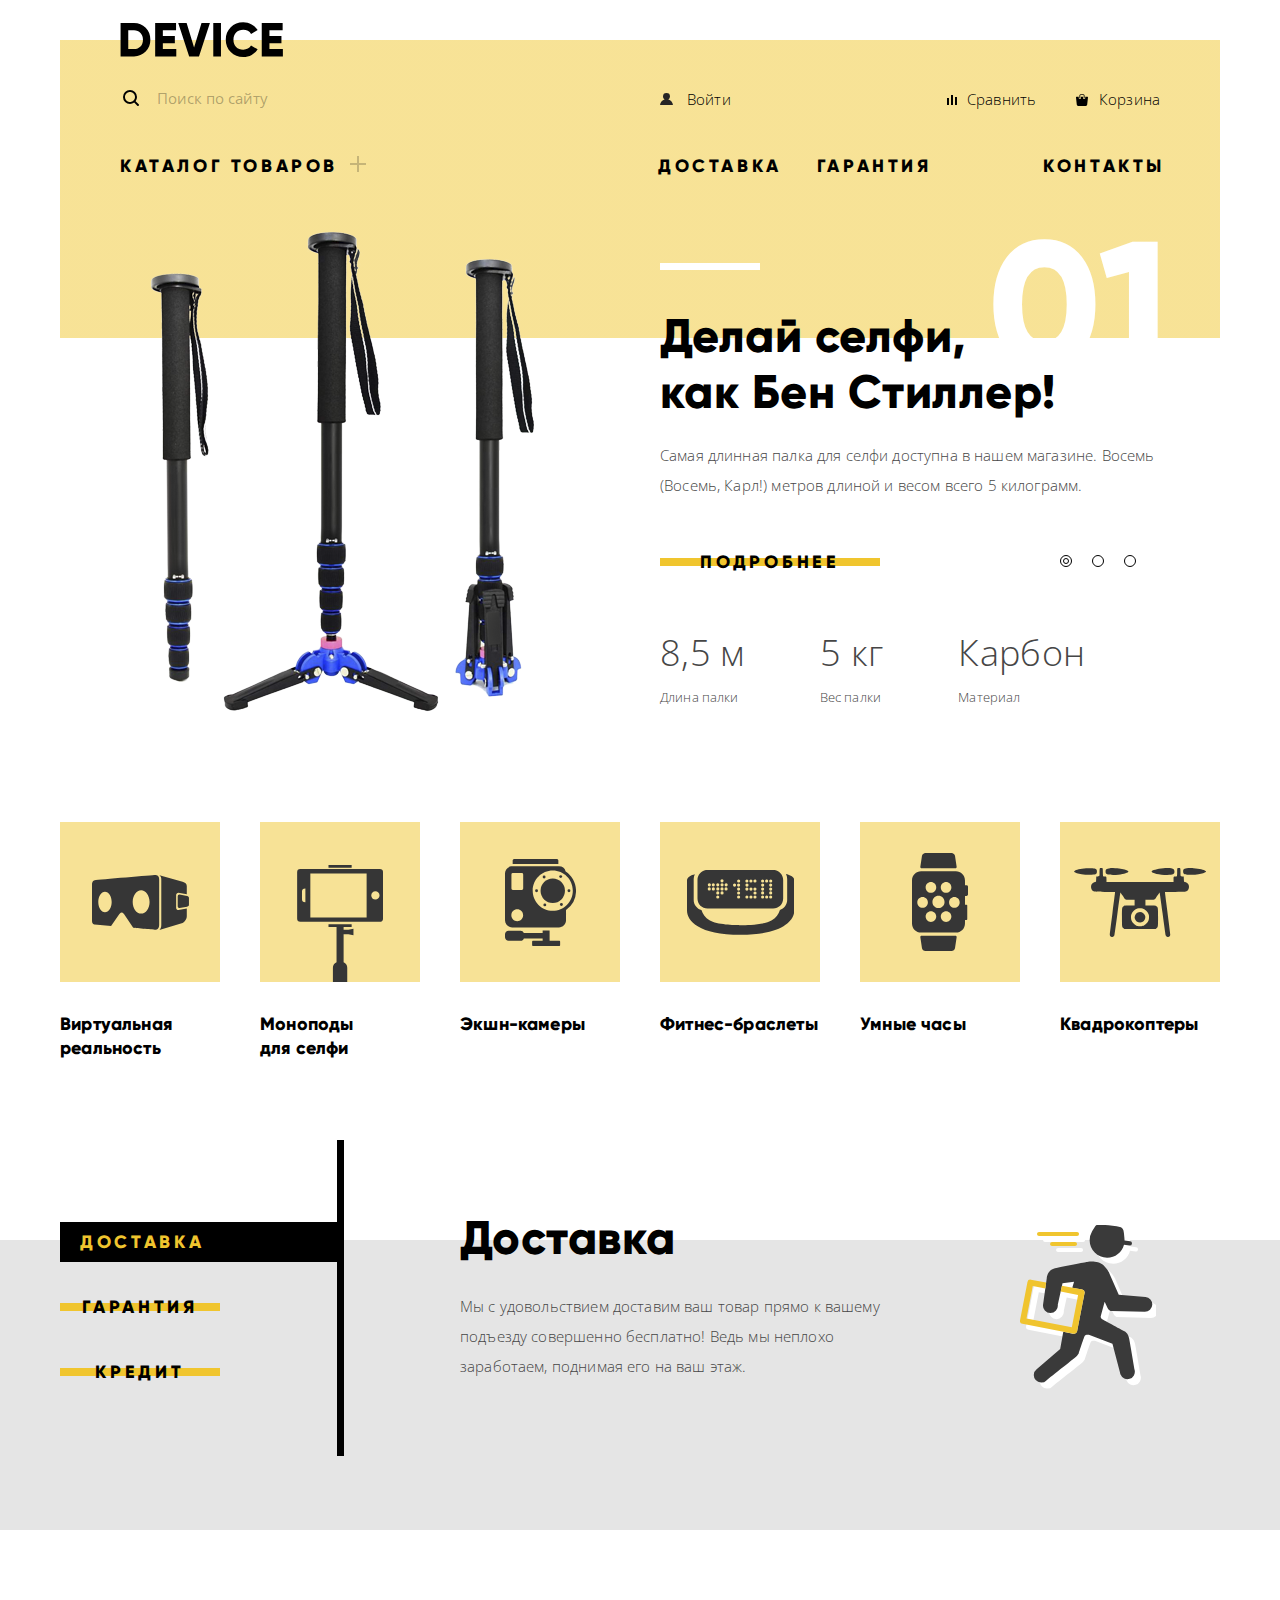
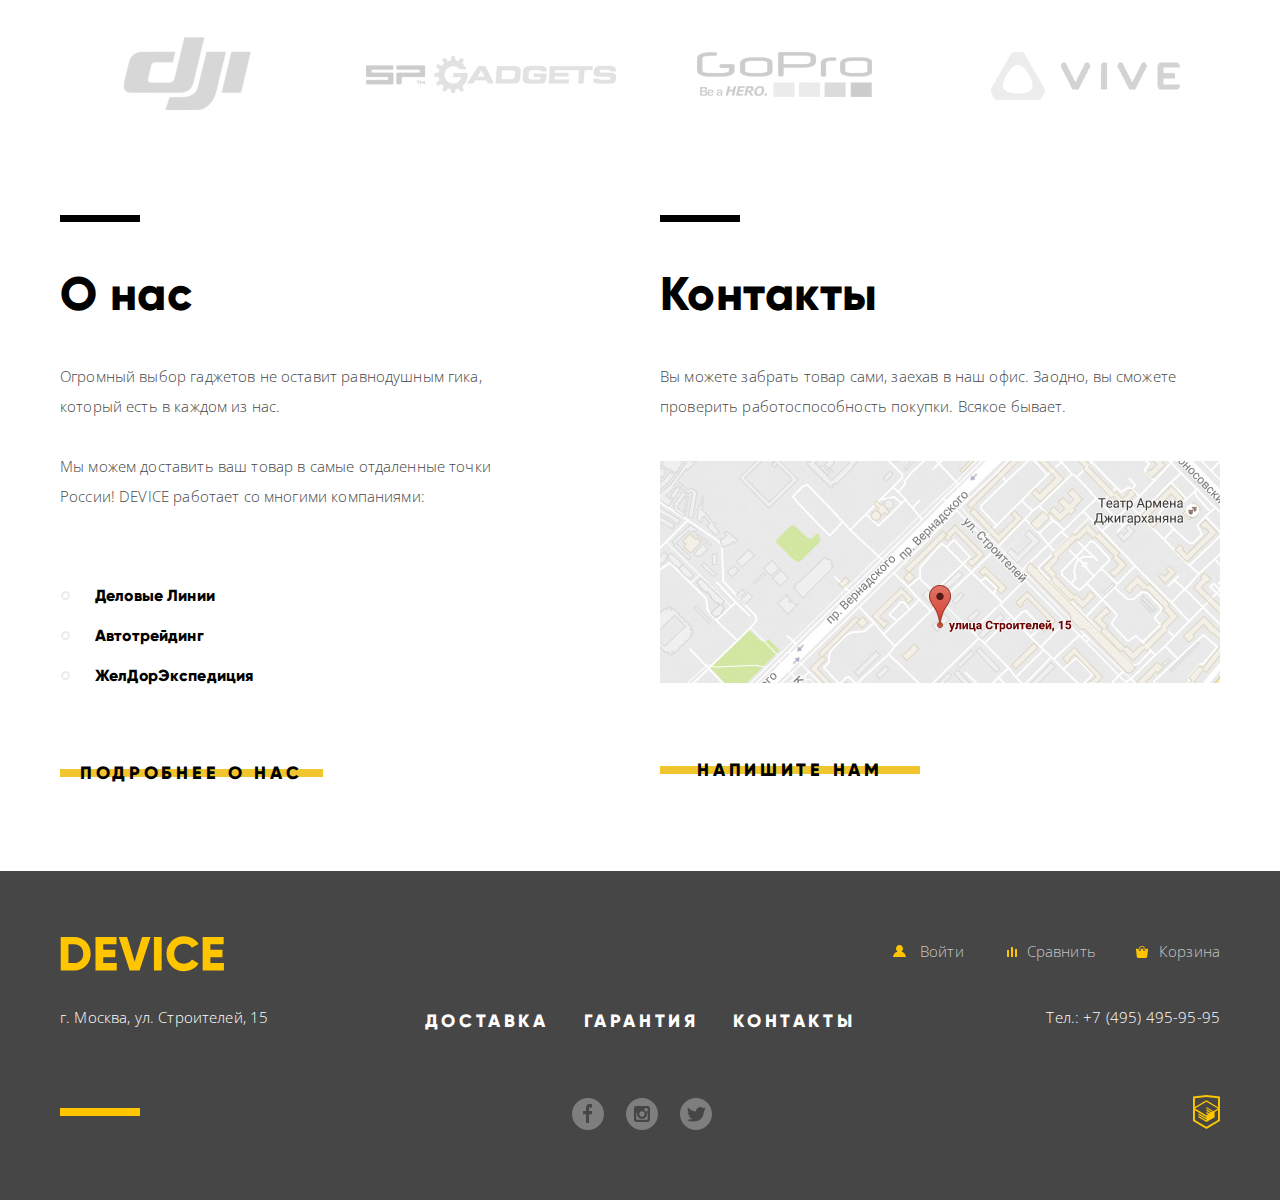
==== commit 2124b6e7: "Еще небольшие правки в отступах" ====
--- a/index.html
+++ b/index.html
@@ -52,7 +52,7 @@
       <section class="slider slider-1 slider-current">
         <img class="slider-picture" src="img/slider-1.png" width="384" height="486" alt="Селфи-палка">
         <div class="slider-description">
-          <h2 class="title-l title-l2 slider-title">Делай селфи, как Бен Стиллер!</h2>
+          <h2 class="title-l title-l2 slider-title">Делай селфи, как Бен Стиллер!</h2>
           <p class="text-15 slider-text">Самая длинная палка для селфи доступна в нашем магазине. Восемь (Восемь,
             Карл!) метров длиной и весом всего 5 килограмм.</p>
           <a href="#" class="button button-220">Подробнее</a>
--- a/css/style.min.css
+++ b/css/style.min.css
@@ -1 +1 @@
-.about,.main-header{-webkit-box-sizing:border-box}.search-button,.search-input{background-color:transparent}@font-face{font-family:gilroy;src:url(../fonts/gilroy-extrabold.woff2) format("woff2");src:url(../fonts/gilroy-extrabold.woff) format("woff");font-weight:700;font-style:normal}@font-face{font-family:gilroy;src:url(../fonts/gilroylight.woff2) format("woff2");src:url(../fonts/gilroylight.woff) format("woff");font-weight:lighter;font-style:normal}.text-15,body{margin:0;font-family:"Open Sans",helvetica,arial,sans-serif;font-size:15px;line-height:30px;color:#464646;letter-spacing:.15px;font-weight:300;text-transform:none}.delivery-partners,.header-navigation{font-family:gilroy,helvetica,arial,sans-serif;font-weight:700}a{color:#000;text-decoration:none}.visually-hidden{position:absolute;width:1px;height:1px;margin:-1px;border:0;padding:0;clip:rect(0 0 0 0);overflow:hidden}a:focus,a:hover{color:rgba(0,0,0,.6)}a:active{color:rgba(0,0,0,.3)}.footer-logo,.header-logo,.header-logo-index{display:block;margin:0;padding:0;line-height:0}.header-logo,.header-logo-index{margin-top:22px;margin-bottom:15px;width:164px}.copyright-button:focus,.copyright-button:hover,.footer-logo:focus,.footer-logo:hover,.header-logo:focus,.header-logo:hover{opacity:.6}.copyright-button:active,.footer-logo:active,.header-logo:active{opacity:.3}.container{width:1160px;margin:0 auto;padding:0 20px;-ms-flex-negative:0;flex-shrink:0}.header-catalog-list,.main-header{-ms-flex-direction:column;-webkit-box-orient:vertical;-webkit-box-direction:normal}.main-header{box-sizing:border-box;background-image:linear-gradient(transparent 40px,rgba(240,198,46,.5) 40px);padding:0 60px 50px;display:-webkit-box;display:-ms-flexbox;display:flex;flex-direction:column}.header-top-row,.search-form{display:-webkit-box;display:-ms-flexbox}.header-top-row{display:flex;-webkit-box-align:center;-ms-flex-align:center;align-items:center;margin-bottom:29px}.search-form{position:relative;display:flex;width:440px;margin-right:97px}.header-product-actions,.header-user-navigation{display:-webkit-box;display:-ms-flexbox;list-style:none}.search-input{width:340px;border:none;border-bottom:2px solid transparent;-webkit-transition-duration:.2s;transition-duration:.2s;padding:17px 10px 16px 37px}.input::-webkit-input-placeholder,.search-input::-webkit-input-placeholder{color:rgba(0,0,0,.3)}.input:-ms-input-placeholder,.search-input:-ms-input-placeholder{color:rgba(0,0,0,.3)}.input::-ms-input-placeholder,.search-input::-ms-input-placeholder{color:rgba(0,0,0,.3)}.input::placeholder,.search-input::placeholder{color:rgba(0,0,0,.3)}.search-input:focus{outline:0;border-bottom-color:#000;-webkit-transition-duration:.2s;transition-duration:.2s}.search-form::before{content:"";position:absolute;left:3px;top:17px;width:16px;height:16px;background-image:url(../img/search.svg)}.search-button{border:2px solid #000;padding:0 20px;-webkit-transition-duration:.2s;transition-duration:.2s;visibility:hidden;opacity:0}.search-button:focus,.search-button:hover{background-color:#000;color:#fff;-webkit-transition-duration:.2s;transition-duration:.2s;visibility:visible;opacity:1}.search-button:active{color:rgba(255,255,255,.3)}.search-input:focus+.search-button{visibility:visible;opacity:1;-webkit-transition-duration:.2s;transition-duration:.2s}.header-user-navigation{margin:0;padding:0;display:flex}.header-link{position:relative;padding-left:30px}.header-link:focus,.header-link:hover{opacity:.6;color:#000}.header-link:active{opacity:.3;color:#000}.footer-link::before,.header-link::before{content:"";position:absolute;width:13px;height:12px;left:3px;top:4px;background-repeat:no-repeat}.link-user::before{width:13px;height:12px;background-image:url(../img/user.svg)}.link-compare::before{width:10px;height:10px;left:10px;top:6px;background-image:url(../img/compare.svg)}.link-cart::before{width:12px;height:12px;left:7px;top:5px;background-image:url(../img/cart.svg)}.header-product-actions{margin:0 0 0 auto;padding:0;display:flex;width:223px;-webkit-box-pack:justify;-ms-flex-pack:justify;justify-content:space-between}.header-navigation{font-size:18px;line-height:24px;text-transform:uppercase;letter-spacing:3.6px;margin:0 -5px 0 0;padding:0;list-style:none;position:relative;display:-webkit-box;display:-ms-flexbox;display:flex}.header-catalog-list{margin:0;list-style:none;position:absolute;top:20px;left:-60px;flex-direction:column;-ms-flex-line-pack:start;align-content:flex-start;-ms-flex-wrap:wrap;flex-wrap:wrap;height:135px;width:1040px;padding:30px 60px 0;background-color:#f7e296;z-index:1;display:none;-webkit-animation-name:catalog-list-show;animation-name:catalog-list-show;-webkit-animation-duration:.3s;animation-duration:.3s}.service-description,.slider{-webkit-animation-duration:.3s}.catalog-link:hover+.header-catalog-list{display:-webkit-box;display:-ms-flexbox;display:flex}.header-catalog-list:hover,.two-columns{display:-webkit-box;display:-ms-flexbox}.header-catalog-list:hover{opacity:1;display:flex}@-webkit-keyframes catalog-list-show{0%{opacity:0}100%{opacity:1}}@keyframes catalog-list-show{0%{opacity:0}100%{opacity:1}}.header-catalog-list li{margin-bottom:6px;margin-right:60px}.header-catalog-list li:nth-child(5){margin-bottom:50px}.header-bold-link{margin-right:35px}.catalog-link{position:relative;padding-right:40px;margin-right:245px}.catalog-link::after{content:"";position:absolute;left:230px;top:2px;width:16px;height:16px;background-image:url(../img/plus.svg)}.slider-title::before,.title-index::before{content:"";height:7px}.header-contacts{margin-right:0;margin-left:auto}.header-link-secondary{color:rgba(0,0,0,.3);padding-left:0;margin-left:20px}.two-columns{display:flex}.index-columns{padding-bottom:85px}.about{box-sizing:border-box;width:465px;margin-right:140px}.button-160,.button-220{-webkit-box-sizing:border-box}.contacts{width:560px}.title-l{margin:0;padding:0;font-family:gilroy,helvetica,arial,sans-serif;font-size:47px;line-height:48px;letter-spacing:.48px;color:#000}.title-index{position:relative;margin-top:50px;margin-bottom:45px}.default-p{margin-bottom:30px}.title-index::before{position:absolute;top:-55px;width:80px;background-color:#000}.slider,.slider-title,.sliders{position:relative}.sliders{display:-webkit-box;display:-ms-flexbox;display:flex;-webkit-box-orient:vertical;-webkit-box-direction:normal;-ms-flex-direction:column;flex-direction:column;background-image:linear-gradient(rgba(240,198,46,.5) 110px,#fff 110px);padding:0}.slider-description .button{margin-bottom:60px}.slider{margin-bottom:65px;display:none;-webkit-animation-name:slider-show;animation-name:slider-show;animation-duration:.3s}.slider-buttons,.slider-current{display:-webkit-box;display:-ms-flexbox}@-webkit-keyframes slider-show{0%{opacity:0;-webkit-transform:translateX(100px);transform:translateX(100px)}100%{opacity:1}}@keyframes slider-show{0%{opacity:0;-webkit-transform:translateX(100px);transform:translateX(100px)}100%{opacity:1}}.slider-current{display:flex}.slider-shown{visibility:visible}.slider-picture{margin-left:90px}.slider-3 .slider-picture{margin-left:10px}.slider-description{width:510px;margin-left:auto;margin-right:50px;padding-bottom:50px}.title-l2{line-height:56px}.slider-title{margin-top:80px;margin-bottom:20px;z-index:0}.slider-title::before{position:absolute;top:-45px;left:0;width:100px;background-color:#fff}.slider-1 .slider-title::after,.slider-title::after{content:"01"}.slider-title::after{position:absolute;top:-30px;right:0;font-size:179px;color:#fff;z-index:-1}.slider-2 .slider-title::after{content:"02"}.slider-3 .slider-title::after{content:"03"}.slider-text{margin-bottom:45px}.button-220{box-sizing:border-box;width:220px}.slider-buttons{margin:0 16px 0 0;padding:0;list-style:none;position:absolute;bottom:245px;right:55px;display:flex;font-size:0;-ms-flex-line-pack:end;align-content:flex-end}.slider-button,.slider-features{display:-webkit-box;display:-ms-flexbox}.slider-button{display:flex;position:relative;width:26px;height:26px;margin-right:6px}.slider-button-current::after,.slider-button::before{position:absolute;content:""}.slider-button:focus{outline:0}.slider-button::before{width:10px;height:10px;margin:7px;border:1px solid #000;border-radius:50%;-webkit-transition:.3s;transition:.3s}.slider-button-current{pointer-events:none}.slider-button-current::after{display:block;top:10px;left:10px;width:4px;height:4px;border:1px solid #000;border-radius:50%}.slider-button:focus:before,.slider-button:hover::before{-webkit-transform:scale(1.5);transform:scale(1.5)}.slider-features{display:flex}.slider-features-item{margin-right:75px}.slider-features-text-l{margin:0 0 5px;padding:0;font-size:36px;line-height:48px;letter-spacing:.36px}.slider-features-text-s{margin:0;padding:0;font-size:13px;line-height:20px;letter-spacing:.13px}.catalog-section-list{margin:0 0 40px;padding:0;list-style:none;display:-webkit-box;display:-ms-flexbox;display:flex;-webkit-box-pack:justify;-ms-flex-pack:justify;justify-content:space-between;-ms-flex-wrap:wrap;flex-wrap:wrap}.catalog-section-item{position:relative;display:block;width:160px;padding-top:195px;padding-bottom:40px}.catalog-section-item::after,.catalog-section-item::before{content:"";position:absolute;top:0;left:0;display:-webkit-box;display:-ms-flexbox;display:flex;width:160px;height:160px;-webkit-transition:.2s;transition:.2s}.catalog-section-item::before{background-color:rgba(240,198,46,.5)}.catalog-section-item::after{background-repeat:no-repeat;background-position:center}.catalog-section-item:focus::before,.catalog-section-item:hover::before{background-color:rgba(240,198,46,1)}.catalog-section-item:active::after{opacity:.3}.catalog-section-item.vr::after{background-image:url(../img/cat.vr.svg)}.catalog-section-item.monopod::after{background-image:url(../img/cat.monopod.svg);background-position-y:43px}.catalog-section-item.actioncam::after{background-image:url(../img/cat.actioncam.svg)}.catalog-section-item.tracker::after{background-image:url(../img/cat.tracker.svg)}.catalog-section-item.smartwatch::after{background-image:url(../img/cat.smartwatch.svg)}.catalog-section-item.drone::after{background-image:url(../img/cat.drone.svg)}.service-section{background-image:linear-gradient(#fff 100px,#e5e5e5 100px);min-height:390px;margin-bottom:90px}.service-section .container{display:-webkit-box;display:-ms-flexbox;display:flex}.service-tabs{position:relative;margin:85px 0 0;padding:0;list-style-type:none;width:400px}.service-tabs li{margin-bottom:35px}.service-tabs::after{content:"";position:absolute;top:-85px;left:277px;width:7px;height:calc(100% + 65px);background-color:#000}.button-160{box-sizing:border-box;width:160px}.button.button-current{padding-right:260px;color:#f0c52e;pointer-events:none;-webkit-transition:.1s;transition:.1s}.button.button-current:focus,.button.button-current:hover{color:#f0c52e}.button.button-current::before{background-color:#000;top:-8px;border-color:#000;border-top-width:20px;border-bottom-width:20px}.service-description{margin-top:70px;margin-bottom:65px;width:760px;display:none;-webkit-animation-name:service-show;animation-name:service-show;animation-duration:.3s}@-webkit-keyframes service-show{0%{-webkit-transform:translateX(-100px);transform:translateX(-100px);opacity:0}100%{-webkit-transform:translateX(0);transform:translateX(0);opacity:1}}@keyframes service-show{0%{-webkit-transform:translateX(-100px);transform:translateX(-100px);opacity:0}100%{-webkit-transform:translateX(0);transform:translateX(0);opacity:1}}.service-current{display:block}.service-description .title-l{margin-bottom:25px;padding-top:30px;margin-top:-30px}.service-text{width:450px;padding-bottom:30px}.service-description-1{background-image:url(../img/delivery.svg);background-repeat:no-repeat;background-position:560px 45px}.service-description-2{background-image:url(../img/warranty.svg);background-repeat:no-repeat;background-position:540px 15px}.service-description-3{background-image:url(../img/credit.svg);background-repeat:no-repeat;background-position:535px 15px}.brands{margin:0 0 95px;padding:0;list-style:none;display:-webkit-box;display:-ms-flexbox;display:flex;-webkit-box-pack:justify;-ms-flex-pack:justify;justify-content:space-between;-ms-flex-wrap:wrap;flex-wrap:wrap}.brand{margin:0;padding:0;display:block;width:260px;height:100px;font-size:0;background-image:url(../img/brands-sprite.jpg);background-position:0 0;opacity:.2;-webkit-transition:opacity .2s;transition:opacity .2s}.brand:focus,.brand:hover{background-position-y:-100px;opacity:1}.brand-spgadgets{background-position:-260px 0}.brand-gopro{background-position:-520px 0}.brand-vive{background-position:-780px 0}.delivery-partners{margin:65px 0 60px;padding:0;list-style:none;font-size:16px;line-height:40px;color:#000}.button,.footer-navigation{font-size:18px;font-family:gilroy,helvetica,arial,sans-serif;font-weight:700;text-transform:uppercase}.delivery-partners li{position:relative;margin-left:35px}.delivery-partners li::before{content:"";position:absolute;left:-34px;top:15px;width:5px;height:5px;border:2px solid #ececec;border-radius:50%}.button{display:inline-block;vertical-align:middle;z-index:1;position:relative;line-height:24px;letter-spacing:3.7px;background-color:transparent;color:#000;text-align:center;border:none;padding:0 20px}.button:focus,.button:hover{color:#000;outline:0}.button:active{color:rgba(0,0,0,.3)}.button::before{content:"";position:absolute;width:100%;height:0;border-top:4px solid #f0c52e;border-bottom:4px solid #f0c52e;background-color:#f0c52e;background-size:2px 10px;left:0;top:8px;-webkit-transition-duration:.1s;transition-duration:.1s;z-index:-1}.button:focus::before,.button:hover::before{top:-8px;border-top-width:20px;border-bottom-width:20px;-webkit-transition-duration:.1s;transition-duration:.1s}.button-260{-webkit-box-sizing:border-box;box-sizing:border-box;min-width:260px}.contacts-map{display:block;margin:40px 0 75px;padding:0;line-height:0;background-color:#ccc;-webkit-transition-duration:.3s;transition-duration:.3s;overflow:hidden}.footer-list,.main-footer{display:-webkit-box;display:-ms-flexbox}.contacts-map img{-webkit-transition-duration:.2s;transition-duration:.2s}.contacts-map:focus img,.contacts-map:hover img{-webkit-transform:scale(1.2);transform:scale(1.2)}.footer-list{margin:0;padding:0;display:flex}.footer-logo{margin-right:auto}.footer-link{position:relative;color:rgba(255,255,255,.7);padding-left:30px;margin-left:33px}.footer-link:focus::before,.footer-link:hover::before{opacity:.6}.footer-link:active::before{opacity:.3}.footer-link-user::before{background-image:url(../img/user-orange.svg)}.footer-link-compare::before{background-image:url(../img/compare-orange.svg)}.footer-link-cart::before{background-image:url(../img/cart-orange.svg)}.footer-link:focus,.footer-link:hover{color:#fff}.footer-link:active{color:rgba(255,255,255,.3)}.main-footer{display:flex;background-color:#464646}.footer-first-row,.footer-navigation{display:-webkit-box;display:-ms-flexbox}.footer-navigation{margin:0;list-style:none;line-height:24px;letter-spacing:3.6px;padding:7px 0 5px;display:flex;-ms-flex-wrap:wrap;flex-wrap:wrap;-webkit-box-pack:center;-ms-flex-pack:center;justify-content:center}.footer-navigation li{margin-right:35px}.footer-navigation li:last-child{margin-right:0}.footer-navigation a,.main-footer p{color:#fff}.footer-navigation a:focus,.footer-navigation a:hover{color:rgba(255,255,255,.6)}.footer-navigation a:active{color:rgba(255,255,255,.3)}.footer-first-row{display:flex;-webkit-box-pack:justify;-ms-flex-pack:justify;justify-content:space-between;margin-top:60px;margin-bottom:32px}.footer-second-row,.footer-third-row{display:-webkit-box;display:-ms-flexbox}.footer-second-row{display:flex;-webkit-box-pack:justify;-ms-flex-pack:justify;justify-content:space-between;margin-bottom:60px;-webkit-box-align:start;-ms-flex-align:start;align-items:flex-start}.footer-tel{margin:0;padding:0;text-align:right}.footer-third-row{display:flex;-webkit-box-pack:justify;-ms-flex-pack:justify;justify-content:space-between;margin-bottom:70px}.footer-tel,.socials{display:-webkit-box;display:-ms-flexbox}.footer-adress,.footer-third-row::before{width:350px;margin:0;padding:0}.footer-tel{width:350px;display:flex;-webkit-box-pack:end;-ms-flex-pack:end;justify-content:flex-end}.socials{margin:0 50px 0 0;padding:0;list-style:none;display:flex}.text-14{font-size:14px;letter-spacing:.14px}.breadcrumbs{list-style:none;margin:20px 0 42px;padding:0;display:-webkit-box;display:-ms-flexbox;display:flex}.breadcrumb-link{position:relative;margin-right:37px}.breadcrumb-current,.breadcrumb-link a{color:rgba(0,0,0,.3)}.breadcrumb-link a:focus,.breadcrumb-link a:hover{color:rgba(0,0,0,.6)}.breadcrumb-link a:active{color:rgba(0,0,0,.1)}.breadcrumb-link::after{content:"";position:absolute;top:12px;right:-19px;width:4px;height:7px;background-image:url(../img/nav-arrow.svg);background-repeat:no-repeat}.inner-page.container{padding-left:60px;width:1100px}.title-wrapper{width:1040px}.inner-page .title-l{margin-top:37px}.filter{position:relative;background-image:linear-gradient(#dcdcdc 70px,#f2f2f2 70px);width:200px;padding-top:23px;padding-right:70px;padding-left:60px;-ms-flex-negative:0;flex-shrink:0}.background-gradient{background-image:-webkit-gradient(linear,left top,right top,color-stop(50%,#f2f2f2),color-stop(50%,#fff));background-image:linear-gradient(to right,#f2f2f2 50%,#fff 50%)}.background-gradient:before{content:"";position:absolute;background-image:-webkit-gradient(linear,left top,right top,color-stop(50%,#dcdcdc),color-stop(50%,#f2f2f2));background-image:linear-gradient(to right,#dcdcdc 50%,#f2f2f2 50%);width:100%;height:70px}.filter .title-s{margin-bottom:92px}.filter-section{border:0;margin:0 0 43px;padding:0}.filter-list{list-style:none;margin:0;padding:0}.filter-list li{margin-bottom:10px}.title-s{margin:0;padding:0;font-family:gilroy,helvetica,arial,sans-serif;font-weight:700;font-size:16px;line-height:24px;letter-spacing:3.5px;text-transform:uppercase;color:#000}.text-18-bold{font-family:gilroy,helvetica,arial,sans-serif;font-weight:700;font-size:18px;line-height:24px;letter-spacing:.18px}.filter-title{position:relative;margin-bottom:22px;color:#000}.filter-title::before{content:"";display:block;height:0;border-bottom:2px solid #000;margin-bottom:12px;width:200px}.price-slider{width:100%;position:relative;background-image:-webkit-gradient(linear,left top,right top,color-stop(60%,#91c92f),color-stop(60%,#dbdbdb));background-image:linear-gradient(to right,#91c92f 60%,#dbdbdb 60%);height:2px;margin:10px 0 25px}.price-thumb{margin:0;padding:0;position:absolute;top:-10px;left:0;display:block;line-height:24px;color:rgba(0,0,0,.2)}.price-thumb::before{content:"";display:block;margin-left:-7px;height:4px;width:4px;border:9px solid #fff;background-color:#acacac;-webkit-box-shadow:0 2px 0 0 #dbdbdb;box-shadow:0 2px 0 0 #dbdbdb;border-radius:50%;cursor:ew-resize;-webkit-transition-duration:.2s;transition-duration:.2s}.sorting,.sorting-form{display:-webkit-box;display:-ms-flexbox}.price-thumb:active::before,.price-thumb:hover::before{-webkit-transform:scale(1.2);transform:scale(1.2)}.price-max{left:90px}.price-max::before{margin:0 auto}.filter-color{margin-bottom:25px}.filter-bt{margin-bottom:30px}.filter-option+label{position:relative;padding:4px 0 5px 38px}.filter-option+label::before{content:"";position:absolute;left:-1px;top:1px;width:27px;height:25px;background-repeat:no-repeat}.checkbox+label:focus::before,.checkbox+label:hover::before,.filter-option:checked+label:focus::before,.filter-option:checked+label:hover::before,.filter-option:focus+label::before{opacity:.6}.filter-option:disabled+label{color:#a6a6a6}.filter-option:disabled+label::before{opacity:.25}.checkbox:checked+label::before{background-image:url(../img/checkbox-on.svg)}.checkbox+label::before{background-image:url(../img/checkbox-off.svg)}.radio:checked+label::before{background-image:url(../img/radio-on.svg)}.radio+label::before{background-image:url(../img/radio-off.svg)}.filter-button{width:200px}.catalog{width:830px}.sorting{position:relative;display:flex;-webkit-box-pack:justify;-ms-flex-pack:justify;justify-content:space-between;background-color:#f2f2f2;padding-top:20px;padding-left:70px;padding-bottom:10px;min-height:40px}.sorting-form{display:flex;-webkit-box-pack:start;-ms-flex-pack:start;justify-content:flex-start;margin-top:-1px;-webkit-box-flex:1;-ms-flex-positive:1;flex-grow:1}.sorting-order,.sorting-type{margin:0;padding:0;display:-webkit-box;display:-ms-flexbox;display:flex}.sorting-order{margin-left:auto}.sorting .title-s{margin-top:3px;margin-right:52px}.sorting-option+label{margin-right:30px;cursor:pointer;color:#000;opacity:.3;font-weight:400}.sorting-option:focus+label,.sorting-option:hover+label{opacity:.6}.filter-option:focus+label,.sort-order-radio:focus+label,.sorting-option:focus+label{outline:auto;outline:-webkit-focus-ring-color auto 5px}.sorting-option:active+label,.sorting-option:checked+label{opacity:1}.sorting-order label{font-size:0;display:-webkit-box;display:-ms-flexbox;display:flex;width:11px;height:10px;background-image:url(../img/sorting-direction.svg);background-repeat:no-repeat;background-position:center;cursor:pointer;opacity:.2;padding:10px}.items-list,.items-list-item{display:-webkit-box;display:-ms-flexbox}.sorting-order label[for=descending]{-webkit-transform:rotate(180deg);transform:rotate(180deg);margin-right:-10px;opacity:.2}.sort-order-radio:active+label,.sort-order-radio:checked+label{opacity:1}.sort-order-radio:hover+label{opacity:.4}.items-list{list-style:none;margin:0;padding:70px 0 0;display:flex;-ms-flex-wrap:wrap;flex-wrap:wrap;-webkit-box-pack:justify;-ms-flex-pack:justify;justify-content:space-between;background-color:#fff}.catalog-wrapper{padding-left:70px;background-color:#fff;padding-bottom:75px}.items-list-item{margin:0 40px 45px 0;padding:0;position:relative;display:flex;width:360px;-webkit-box-orient:vertical;-webkit-box-direction:normal;-ms-flex-direction:column;flex-direction:column}.items-list-item:nth-child(2n){margin-right:0}.item-link{margin:0;padding:33px 0 0;display:-webkit-box;display:-ms-flexbox;display:flex;-webkit-box-pack:justify;-ms-flex-pack:justify;justify-content:space-between}.item-price,.item-title{padding:0;line-height:24px;font-family:gilroy,helvetica,arial,sans-serif}.item-title{margin:0;font-size:18px;-webkit-box-ordinal-group:2;-ms-flex-order:1;order:1;width:270px}.item-price{margin:0 0 0 auto;font-weight:lighter;text-align:right;font-size:16px;letter-spacing:.16px;-webkit-box-ordinal-group:3;-ms-flex-order:2;order:2;display:block}.item-new-label::before{content:"new";text-align:center;font-size:14px;font-family:gilroy,helvetica,arial,sans-serif;text-transform:uppercase;line-height:60px;color:rgba(0,0,0,.2);letter-spacing:.7px;position:absolute;right:30px;top:30px;width:60px;height:60px;border:2px solid rgba(0,0,0,.1);border-radius:50%}.items-list-item-hover{position:absolute;-webkit-box-sizing:border-box;box-sizing:border-box;left:0;top:0;width:100%;height:380px;background-color:rgba(238,238,238,.7);display:-webkit-box;display:-ms-flexbox;display:flex;-webkit-box-orient:vertical;-webkit-box-direction:normal;-ms-flex-direction:column;flex-direction:column;-webkit-box-align:center;-ms-flex-align:center;align-items:center;padding-top:180px;-webkit-transform:scale(.95);transform:scale(.95);opacity:0;-webkit-transition-duration:.2s;transition-duration:.2s}.items-list-item:focus .items-list-item-hover,.items-list-item:hover .items-list-item-hover{display:-webkit-box;display:-ms-flexbox;display:flex;-webkit-transform:scale(1);transform:scale(1);opacity:1}.paging,.paging ul{display:-webkit-box;display:-ms-flexbox}.button-200{-webkit-box-sizing:border-box;box-sizing:border-box;margin-bottom:15px}.compare-button{font-size:13px;line-height:36px;color:rgba(0,0,0,.5)}.compare-button:focus,.compare-button:hover{color:rgba(0,0,0,1)}.compare-button:active{color:rgba(0,0,0,.2)}.paging{background-color:#f2f2f2;display:flex;-webkit-box-pack:justify;-ms-flex-pack:justify;justify-content:space-between;padding:9px 15px;margin-top:-10px}.contact-form,.modal{-ms-flex-direction:column}.paging ul{margin:0;padding:0;list-style:none;display:flex}.modal,.pages-list li{display:-webkit-box;display:-ms-flexbox}.paging-link{color:#000;padding:15px}.pages-list li{display:flex}.copyright-button,.social-button{display:block;background-repeat:no-repeat;font-size:0}.footer-link-logout{color:rgba(255,255,255,.3);padding-left:0;margin-left:20px}.social-button{width:32px;height:32px;margin:0 11px;opacity:.3}.social-button:focus,.social-button:hover{opacity:.6}.social-button:active{opacity:.1}.facebook-button{background-image:url(../img/facebook.svg)}.instagram-button{background-image:url(../img/instagram.svg)}.twitter-button{background-image:url(../img/twitter.svg)}.copyright-button{right:0;height:35px;width:27px;background-image:url(../img/copyright-orange.svg);background-position:right;margin-top:-3px}.footer-third-row::before{content:"";background-color:#FFC600;margin-top:10px;width:80px;height:8px}.contact-modal,.map-modal{margin-left:-480px;margin-top:-300px}.modal{position:fixed;-webkit-box-orient:vertical;-webkit-box-direction:normal;flex-direction:column;display:flex;top:50%;left:50%;-webkit-box-shadow:0 10px 20px 0 rgba(4,6,6,.2);box-shadow:0 10px 20px 0 rgba(4,6,6,.2);z-index:1;background-color:#fff;visibility:hidden}.contact-form,.input-wrapper{display:-webkit-box;display:-ms-flexbox;-webkit-box-orient:vertical;-webkit-box-direction:normal}.modal-show{visibility:visible;-webkit-animation-name:modal-opening;animation-name:modal-opening;-webkit-animation-duration:.3s;animation-duration:.3s}@-webkit-keyframes modal-opening{0%{-webkit-transform:scale(.9);transform:scale(.9);opacity:0}100%{-webkit-transform:scale(1);transform:scale(1);opacity:1}}@keyframes modal-opening{0%{-webkit-transform:scale(.9);transform:scale(.9);opacity:0}100%{-webkit-transform:scale(1);transform:scale(1);opacity:1}}.map-modal{width:960px}.map-modal iframe{position:absolute}.contact-modal{width:760px;padding:90px 100px 75px}.contact-form{display:flex;flex-direction:column;-ms-flex-wrap:wrap;flex-wrap:wrap}@-webkit-keyframes form-required{50%{-webkit-transform:scale(1.03);transform:scale(1.03)}100%{-webkit-transform:scale(1);transform:scale(1)}}@keyframes form-required{50%{-webkit-transform:scale(1.03);transform:scale(1.03)}100%{-webkit-transform:scale(1);transform:scale(1)}}.form-required-animation{-webkit-animation-name:form-required;animation-name:form-required;-webkit-animation-duration:.2s;animation-duration:.2s}.input-wrapper{display:flex;-ms-flex-direction:column;flex-direction:column;-webkit-box-flex:1;-ms-flex-positive:1;flex-grow:1}.name-input{margin-right:40px}.contact-info-wrapper{display:-webkit-box;display:-ms-flexbox;display:flex;margin-bottom:35px}.textarea{margin-bottom:55px;resize:vertical;min-height:100px}.input{background-color:#f3f3f3;border:none;padding:16px 20px 20px 15px;margin-top:5px}.input:focus,.input:hover{background-color:#ebebeb}.input:focus{outline:#f0c52e solid 3px}.button-200{width:200px}.modal-close-button{font-size:0;position:absolute;top:22px;right:22px;width:55px;height:55px;background-image:url(../img/modal-close.svg);border:none;background-color:transparent;opacity:.5}.modal-close-button:focus,.modal-close-button:hover{opacity:1}.modal-close-button:active{opacity:.3}+.about,.main-header{-webkit-box-sizing:border-box}.search-button,.search-input{background-color:transparent}@font-face{font-family:gilroy;src:url(../fonts/gilroy-extrabold.woff2) format("woff2");src:url(../fonts/gilroy-extrabold.woff) format("woff");font-weight:700;font-style:normal}@font-face{font-family:gilroy;src:url(../fonts/gilroylight.woff2) format("woff2");src:url(../fonts/gilroylight.woff) format("woff");font-weight:lighter;font-style:normal}.text-15,body{margin:0;font-family:"Open Sans",helvetica,arial,sans-serif;font-size:15px;line-height:30px;color:#464646;letter-spacing:.15px;font-weight:300;text-transform:none}.delivery-partners,.header-navigation{font-family:gilroy,helvetica,arial,sans-serif;font-weight:700}a{color:#000;text-decoration:none}.visually-hidden{position:absolute;width:1px;height:1px;margin:-1px;border:0;padding:0;clip:rect(0 0 0 0);overflow:hidden}a:focus,a:hover{color:rgba(0,0,0,.6)}a:active{color:rgba(0,0,0,.3)}.footer-logo,.header-logo,.header-logo-index{display:block;margin:0;padding:0;line-height:0}.header-logo,.header-logo-index{margin-top:22px;margin-bottom:15px;width:164px}.copyright-button:focus,.copyright-button:hover,.footer-logo:focus,.footer-logo:hover,.header-logo:focus,.header-logo:hover{opacity:.6}.copyright-button:active,.footer-logo:active,.header-logo:active{opacity:.3}.container{width:1160px;margin:0 auto;padding:0 20px;-ms-flex-negative:0;flex-shrink:0}.header-catalog-list,.main-header{-ms-flex-direction:column;-webkit-box-orient:vertical;-webkit-box-direction:normal}.main-header{box-sizing:border-box;background-image:linear-gradient(transparent 40px,rgba(240,198,46,.5) 40px);padding:0 60px 50px;display:-webkit-box;display:-ms-flexbox;display:flex;flex-direction:column}.header-top-row,.search-form{display:-webkit-box;display:-ms-flexbox}.header-top-row{display:flex;-webkit-box-align:center;-ms-flex-align:center;align-items:center;margin-bottom:29px}.search-form{position:relative;display:flex;width:440px;margin-right:97px}.header-product-actions,.header-user-navigation{display:-webkit-box;display:-ms-flexbox;list-style:none}.search-input{width:340px;border:none;border-bottom:2px solid transparent;-webkit-transition-duration:.2s;transition-duration:.2s;padding:17px 10px 16px 37px}.input::-webkit-input-placeholder,.search-input::-webkit-input-placeholder{color:rgba(0,0,0,.3)}.input:-ms-input-placeholder,.search-input:-ms-input-placeholder{color:rgba(0,0,0,.3)}.input::-ms-input-placeholder,.search-input::-ms-input-placeholder{color:rgba(0,0,0,.3)}.input::placeholder,.search-input::placeholder{color:rgba(0,0,0,.3)}.search-input:focus{outline:0;border-bottom-color:#000;-webkit-transition-duration:.2s;transition-duration:.2s}.search-form::before{content:"";position:absolute;left:3px;top:17px;width:16px;height:16px;background-image:url(../img/search.svg)}.search-button{border:2px solid #000;padding:0 20px;-webkit-transition-duration:.2s;transition-duration:.2s;visibility:hidden;opacity:0}.search-button:focus,.search-button:hover{background-color:#000;color:#fff;-webkit-transition-duration:.2s;transition-duration:.2s;visibility:visible;opacity:1}.search-button:active{color:rgba(255,255,255,.3)}.search-input:focus+.search-button{visibility:visible;opacity:1;-webkit-transition-duration:.2s;transition-duration:.2s}.header-user-navigation{margin:0;padding:0;display:flex}.header-link{position:relative;padding-left:30px}.header-link:focus,.header-link:hover{opacity:.6;color:#000}.header-link:active{opacity:.3;color:#000}.footer-link::before,.header-link::before{content:"";position:absolute;width:13px;height:12px;left:3px;top:4px;background-repeat:no-repeat}.link-user::before{width:13px;height:12px;background-image:url(../img/user.svg)}.link-compare::before{width:10px;height:10px;left:10px;top:6px;background-image:url(../img/compare.svg)}.link-cart::before{width:12px;height:12px;left:7px;top:5px;background-image:url(../img/cart.svg)}.header-product-actions{margin:0 0 0 auto;padding:0;display:flex;width:223px;-webkit-box-pack:justify;-ms-flex-pack:justify;justify-content:space-between}.header-navigation{font-size:18px;line-height:24px;text-transform:uppercase;letter-spacing:3.6px;margin:0 -5px 0 0;padding:0;list-style:none;position:relative;display:-webkit-box;display:-ms-flexbox;display:flex}.header-catalog-list{margin:0;list-style:none;position:absolute;top:20px;left:-60px;flex-direction:column;-ms-flex-line-pack:start;align-content:flex-start;-ms-flex-wrap:wrap;flex-wrap:wrap;height:135px;width:1040px;padding:30px 60px 0;background-color:#f7e296;z-index:1;display:none;-webkit-animation-name:catalog-list-show;animation-name:catalog-list-show;-webkit-animation-duration:.3s;animation-duration:.3s}.service-description,.slider{-webkit-animation-duration:.3s}.catalog-link:hover+.header-catalog-list{display:-webkit-box;display:-ms-flexbox;display:flex}.header-catalog-list:hover,.two-columns{display:-webkit-box;display:-ms-flexbox}.header-catalog-list:hover{opacity:1;display:flex}@-webkit-keyframes catalog-list-show{0%{opacity:0}100%{opacity:1}}@keyframes catalog-list-show{0%{opacity:0}100%{opacity:1}}.header-catalog-list li{margin-bottom:6px;margin-right:60px}.header-catalog-list li:nth-child(5){margin-bottom:50px}.header-bold-link{margin-right:35px}.catalog-link{position:relative;padding-right:40px;margin-right:245px}.catalog-link::after{content:"";position:absolute;left:230px;top:2px;width:16px;height:16px;background-image:url(../img/plus.svg)}.slider-title::before,.title-index::before{content:"";height:7px}.header-contacts{margin-right:0;margin-left:auto}.header-link-secondary{color:rgba(0,0,0,.3);padding-left:0;margin-left:20px}.two-columns{display:flex}.index-columns{padding-bottom:85px}.about{box-sizing:border-box;width:465px;margin-right:140px}.button-160,.button-220{-webkit-box-sizing:border-box}.contacts{width:560px}.title-l{margin:0;padding:0;font-family:gilroy,helvetica,arial,sans-serif;font-size:47px;line-height:48px;letter-spacing:.48px;color:#000}.title-index{position:relative;margin-top:50px;margin-bottom:43px}.default-p{margin-bottom:30px}.title-index::before{position:absolute;top:-55px;width:80px;background-color:#000}.slider,.slider-title,.sliders{position:relative}.sliders{display:-webkit-box;display:-ms-flexbox;display:flex;-webkit-box-orient:vertical;-webkit-box-direction:normal;-ms-flex-direction:column;flex-direction:column;background-image:linear-gradient(rgba(240,198,46,.5) 110px,#fff 110px);padding:0}.slider-description .button{margin-bottom:55px}.slider{margin-bottom:65px;display:none;-webkit-animation-name:slider-show;animation-name:slider-show;animation-duration:.3s}.slider-buttons,.slider-current{display:-webkit-box;display:-ms-flexbox}@-webkit-keyframes slider-show{0%{opacity:0;-webkit-transform:translateX(100px);transform:translateX(100px)}100%{opacity:1}}@keyframes slider-show{0%{opacity:0;-webkit-transform:translateX(100px);transform:translateX(100px)}100%{opacity:1}}.slider-current{display:flex}.slider-shown{visibility:visible}.slider-picture{margin-left:90px}.slider-3 .slider-picture{margin-left:10px}.slider-description{width:510px;margin-left:auto;margin-right:50px;padding-bottom:50px}.title-l2{line-height:56px}.slider-title{margin-top:80px;margin-bottom:20px;z-index:0}.slider-title::before{position:absolute;top:-45px;left:0;width:100px;background-color:#fff}.slider-1 .slider-title::after,.slider-title::after{content:"01"}.slider-title::after{position:absolute;top:-30px;right:0;font-size:179px;color:#fff;z-index:-1}.slider-2 .slider-title::after{content:"02"}.slider-3 .slider-title::after{content:"03"}.slider-text{margin-bottom:50px}.button-220{box-sizing:border-box;width:220px}.slider-buttons{margin:0 16px 0 0;padding:0;list-style:none;position:absolute;bottom:248px;right:55px;display:flex;font-size:0;-ms-flex-line-pack:end;align-content:flex-end}.slider-button,.slider-features{display:-webkit-box;display:-ms-flexbox}.slider-button{display:flex;position:relative;width:26px;height:26px;margin-right:6px}.slider-button-current::after,.slider-button::before{position:absolute;content:""}.slider-button:focus{outline:0}.slider-button::before{width:10px;height:10px;margin:7px;border:1px solid #000;border-radius:50%;-webkit-transition:.3s;transition:.3s}.slider-button-current{pointer-events:none}.slider-button-current::after{display:block;top:10px;left:10px;width:4px;height:4px;border:1px solid #000;border-radius:50%}.slider-button:focus:before,.slider-button:hover::before{-webkit-transform:scale(1.5);transform:scale(1.5)}.slider-features{display:flex}.slider-features-item{margin-right:75px}.slider-features-text-l{margin:0 0 10px;padding:0;font-size:36px;line-height:48px;letter-spacing:.36px}.slider-features-text-s{margin:0;padding:0;font-size:13px;line-height:20px;letter-spacing:.13px}.catalog-section-list{margin:0 0 40px;padding:0;list-style:none;display:-webkit-box;display:-ms-flexbox;display:flex;-webkit-box-pack:justify;-ms-flex-pack:justify;justify-content:space-between;-ms-flex-wrap:wrap;flex-wrap:wrap}.catalog-section-item{position:relative;display:block;width:160px;padding-top:190px;padding-bottom:40px}.catalog-section-item::after,.catalog-section-item::before{content:"";position:absolute;top:0;left:0;display:-webkit-box;display:-ms-flexbox;display:flex;width:160px;height:160px;-webkit-transition:.2s;transition:.2s}.catalog-section-item::before{background-color:rgba(240,198,46,.5)}.catalog-section-item::after{background-repeat:no-repeat;background-position:center}.catalog-section-item:focus::before,.catalog-section-item:hover::before{background-color:rgba(240,198,46,1)}.catalog-section-item:active::after{opacity:.3}.catalog-section-item.vr::after{background-image:url(../img/cat.vr.svg)}.catalog-section-item.monopod::after{background-image:url(../img/cat.monopod.svg);background-position-y:43px}.catalog-section-item.actioncam::after{background-image:url(../img/cat.actioncam.svg)}.catalog-section-item.tracker::after{background-image:url(../img/cat.tracker.svg)}.catalog-section-item.smartwatch::after{background-image:url(../img/cat.smartwatch.svg)}.catalog-section-item.drone::after{background-image:url(../img/cat.drone.svg)}.service-section{background-image:linear-gradient(#fff 100px,#e5e5e5 100px);min-height:390px;margin-bottom:95px}.service-section .container{display:-webkit-box;display:-ms-flexbox;display:flex}.service-tabs{position:relative;margin:85px 0 0;padding:0;list-style-type:none;width:400px}.service-tabs li{margin-bottom:35px}.service-tabs::after{content:"";position:absolute;top:-85px;left:277px;width:7px;height:calc(100% + 65px);background-color:#000}.button-160{box-sizing:border-box;width:160px}.button.button-current{padding-right:260px;color:#f0c52e;pointer-events:none;-webkit-transition:.1s;transition:.1s}.button.button-current:focus,.button.button-current:hover{color:#f0c52e}.button.button-current::before{background-color:#000;top:-8px;border-color:#000;border-top-width:20px;border-bottom-width:20px}.service-description{margin-top:70px;margin-bottom:65px;width:760px;display:none;-webkit-animation-name:service-show;animation-name:service-show;animation-duration:.3s}@-webkit-keyframes service-show{0%{-webkit-transform:translateX(-100px);transform:translateX(-100px);opacity:0}100%{-webkit-transform:translateX(0);transform:translateX(0);opacity:1}}@keyframes service-show{0%{-webkit-transform:translateX(-100px);transform:translateX(-100px);opacity:0}100%{-webkit-transform:translateX(0);transform:translateX(0);opacity:1}}.service-current{display:block}.service-description .title-l{margin-bottom:25px;padding-top:30px;margin-top:-30px}.service-text{width:450px;padding-bottom:30px}.service-description-1{background-image:url(../img/delivery.svg);background-repeat:no-repeat;background-position:560px 45px}.service-description-2{background-image:url(../img/warranty.svg);background-repeat:no-repeat;background-position:540px 15px}.service-description-3{background-image:url(../img/credit.svg);background-repeat:no-repeat;background-position:535px 15px}.brands{margin:0 0 95px;padding:0;list-style:none;display:-webkit-box;display:-ms-flexbox;display:flex;-webkit-box-pack:justify;-ms-flex-pack:justify;justify-content:space-between;-ms-flex-wrap:wrap;flex-wrap:wrap}.brand{margin:0;padding:0;display:block;width:260px;height:100px;font-size:0;background-image:url(../img/brands-sprite.jpg);background-position:0 0;opacity:.2;-webkit-transition:opacity .2s;transition:opacity .2s}.brand:focus,.brand:hover{background-position-y:-100px;opacity:1}.brand-spgadgets{background-position:-260px 0}.brand-gopro{background-position:-520px 0}.brand-vive{background-position:-780px 0}.delivery-partners{margin:65px 0 60px;padding:0;list-style:none;font-size:16px;line-height:40px;color:#000}.button,.footer-navigation{font-size:18px;font-family:gilroy,helvetica,arial,sans-serif;font-weight:700;text-transform:uppercase}.delivery-partners li{position:relative;margin-left:35px}.delivery-partners li::before{content:"";position:absolute;left:-34px;top:15px;width:5px;height:5px;border:2px solid #ececec;border-radius:50%}.button{display:inline-block;vertical-align:middle;z-index:1;position:relative;line-height:24px;letter-spacing:3.7px;background-color:transparent;color:#000;text-align:center;border:none;padding:0 20px}.button:focus,.button:hover{color:#000;outline:0}.button:active{color:rgba(0,0,0,.3)}.button::before{content:"";position:absolute;width:100%;height:0;border-top:4px solid #f0c52e;border-bottom:4px solid #f0c52e;background-color:#f0c52e;background-size:2px 10px;left:0;top:8px;-webkit-transition-duration:.1s;transition-duration:.1s;z-index:-1}.button:focus::before,.button:hover::before{top:-8px;border-top-width:20px;border-bottom-width:20px;-webkit-transition-duration:.1s;transition-duration:.1s}.button-260{-webkit-box-sizing:border-box;box-sizing:border-box;min-width:260px}.contacts-map{display:block;margin:40px 0 70px;padding:0;line-height:0;background-color:#ccc;-webkit-transition-duration:.3s;transition-duration:.3s;overflow:hidden}.footer-list,.main-footer{display:-webkit-box;display:-ms-flexbox}.contacts-map img{-webkit-transition-duration:.2s;transition-duration:.2s}.contacts-map:focus img,.contacts-map:hover img{-webkit-transform:scale(1.2);transform:scale(1.2)}.footer-list{margin:0;padding:0;display:flex}.footer-logo{margin-right:auto}.footer-link{position:relative;color:rgba(255,255,255,.7);padding-left:30px;margin-left:33px}.footer-link:focus::before,.footer-link:hover::before{opacity:.6}.footer-link:active::before{opacity:.3}.footer-link-user::before{background-image:url(../img/user-orange.svg)}.footer-link-compare::before{background-image:url(../img/compare-orange.svg)}.footer-link-cart::before{background-image:url(../img/cart-orange.svg)}.footer-link:focus,.footer-link:hover{color:#fff}.footer-link:active{color:rgba(255,255,255,.3)}.main-footer{display:flex;background-color:#464646}.footer-first-row,.footer-navigation{display:-webkit-box;display:-ms-flexbox}.footer-navigation{margin:0;list-style:none;line-height:24px;letter-spacing:3.6px;padding:7px 0 5px;display:flex;-ms-flex-wrap:wrap;flex-wrap:wrap;-webkit-box-pack:center;-ms-flex-pack:center;justify-content:center}.footer-navigation li{margin-right:35px}.footer-navigation li:last-child{margin-right:0}.footer-navigation a,.main-footer p{color:#fff}.footer-navigation a:focus,.footer-navigation a:hover{color:rgba(255,255,255,.6)}.footer-navigation a:active{color:rgba(255,255,255,.3)}.footer-first-row{display:flex;-webkit-box-pack:justify;-ms-flex-pack:justify;justify-content:space-between;margin-top:65px;margin-bottom:30px}.footer-second-row,.footer-third-row{display:-webkit-box;display:-ms-flexbox}.footer-second-row{display:flex;-webkit-box-pack:justify;-ms-flex-pack:justify;justify-content:space-between;margin-bottom:60px;-webkit-box-align:start;-ms-flex-align:start;align-items:flex-start}.footer-tel{margin:0;padding:0;text-align:right}.footer-third-row{display:flex;-webkit-box-pack:justify;-ms-flex-pack:justify;justify-content:space-between;margin-bottom:70px}.footer-tel,.socials{display:-webkit-box;display:-ms-flexbox}.footer-adress,.footer-third-row::before{width:350px;margin:0;padding:0}.footer-tel{width:350px;display:flex;-webkit-box-pack:end;-ms-flex-pack:end;justify-content:flex-end}.socials{margin:0 50px 0 0;padding:0;list-style:none;display:flex}.text-14{font-size:14px;letter-spacing:.14px}.breadcrumbs{list-style:none;margin:20px 0 42px;padding:0;display:-webkit-box;display:-ms-flexbox;display:flex}.breadcrumb-link{position:relative;margin-right:37px}.breadcrumb-current,.breadcrumb-link a{color:rgba(0,0,0,.3)}.breadcrumb-link a:focus,.breadcrumb-link a:hover{color:rgba(0,0,0,.6)}.breadcrumb-link a:active{color:rgba(0,0,0,.1)}.breadcrumb-link::after{content:"";position:absolute;top:12px;right:-19px;width:4px;height:7px;background-image:url(../img/nav-arrow.svg);background-repeat:no-repeat}.inner-page.container{padding-left:60px;width:1100px}.title-wrapper{width:1040px}.inner-page .title-l{margin-top:37px}.filter{position:relative;background-image:linear-gradient(#dcdcdc 70px,#f2f2f2 70px);width:200px;padding-top:23px;padding-right:70px;padding-left:60px;-ms-flex-negative:0;flex-shrink:0}.background-gradient{background-image:-webkit-gradient(linear,left top,right top,color-stop(50%,#f2f2f2),color-stop(50%,#fff));background-image:linear-gradient(to right,#f2f2f2 50%,#fff 50%)}.background-gradient:before{content:"";position:absolute;background-image:-webkit-gradient(linear,left top,right top,color-stop(50%,#dcdcdc),color-stop(50%,#f2f2f2));background-image:linear-gradient(to right,#dcdcdc 50%,#f2f2f2 50%);width:100%;height:70px}.filter .title-s{margin-bottom:92px}.filter-section{border:0;margin:0 0 43px;padding:0}.filter-list{list-style:none;margin:0;padding:0}.filter-list li{margin-bottom:10px}.title-s{margin:0;padding:0;font-family:gilroy,helvetica,arial,sans-serif;font-weight:700;font-size:16px;line-height:24px;letter-spacing:3.5px;text-transform:uppercase;color:#000}.text-18-bold{font-family:gilroy,helvetica,arial,sans-serif;font-weight:700;font-size:18px;line-height:24px;letter-spacing:.18px}.filter-title{position:relative;margin-bottom:22px;color:#000}.filter-title::before{content:"";display:block;height:0;border-bottom:2px solid #000;margin-bottom:12px;width:200px}.price-slider{width:100%;position:relative;background-image:-webkit-gradient(linear,left top,right top,color-stop(60%,#91c92f),color-stop(60%,#dbdbdb));background-image:linear-gradient(to right,#91c92f 60%,#dbdbdb 60%);height:2px;margin:10px 0 25px}.price-thumb{margin:0;padding:0;position:absolute;top:-10px;left:0;display:block;line-height:24px;color:rgba(0,0,0,.2)}.price-thumb::before{content:"";display:block;margin-left:-7px;height:4px;width:4px;border:9px solid #fff;background-color:#acacac;-webkit-box-shadow:0 2px 0 0 #dbdbdb;box-shadow:0 2px 0 0 #dbdbdb;border-radius:50%;cursor:ew-resize;-webkit-transition-duration:.2s;transition-duration:.2s}.sorting,.sorting-form{display:-webkit-box;display:-ms-flexbox}.price-thumb:active::before,.price-thumb:hover::before{-webkit-transform:scale(1.2);transform:scale(1.2)}.price-max{left:90px}.price-max::before{margin:0 auto}.filter-color{margin-bottom:25px}.filter-bt{margin-bottom:30px}.filter-option+label{position:relative;padding:4px 0 5px 38px}.filter-option+label::before{content:"";position:absolute;left:-1px;top:1px;width:27px;height:25px;background-repeat:no-repeat}.checkbox+label:focus::before,.checkbox+label:hover::before,.filter-option:checked+label:focus::before,.filter-option:checked+label:hover::before,.filter-option:focus+label::before{opacity:.6}.filter-option:disabled+label{color:#a6a6a6}.filter-option:disabled+label::before{opacity:.25}.checkbox:checked+label::before{background-image:url(../img/checkbox-on.svg)}.checkbox+label::before{background-image:url(../img/checkbox-off.svg)}.radio:checked+label::before{background-image:url(../img/radio-on.svg)}.radio+label::before{background-image:url(../img/radio-off.svg)}.filter-button{width:200px}.catalog{width:830px}.sorting{position:relative;display:flex;-webkit-box-pack:justify;-ms-flex-pack:justify;justify-content:space-between;background-color:#f2f2f2;padding-top:20px;padding-left:70px;padding-bottom:10px;min-height:40px}.sorting-form{display:flex;-webkit-box-pack:start;-ms-flex-pack:start;justify-content:flex-start;margin-top:-1px;-webkit-box-flex:1;-ms-flex-positive:1;flex-grow:1}.sorting-order,.sorting-type{margin:0;padding:0;display:-webkit-box;display:-ms-flexbox;display:flex}.sorting-order{margin-left:auto}.sorting .title-s{margin-top:3px;margin-right:52px}.sorting-option+label{margin-right:30px;cursor:pointer;color:#000;opacity:.3;font-weight:400}.sorting-option:focus+label,.sorting-option:hover+label{opacity:.6}.filter-option:focus+label,.sort-order-radio:focus+label,.sorting-option:focus+label{outline:auto;outline:-webkit-focus-ring-color auto 5px}.sorting-option:active+label,.sorting-option:checked+label{opacity:1}.sorting-order label{font-size:0;display:-webkit-box;display:-ms-flexbox;display:flex;width:11px;height:10px;background-image:url(../img/sorting-direction.svg);background-repeat:no-repeat;background-position:center;cursor:pointer;opacity:.2;padding:10px}.items-list,.items-list-item{display:-webkit-box;display:-ms-flexbox}.sorting-order label[for=descending]{-webkit-transform:rotate(180deg);transform:rotate(180deg);margin-right:-10px;opacity:.2}.sort-order-radio:active+label,.sort-order-radio:checked+label{opacity:1}.sort-order-radio:hover+label{opacity:.4}.items-list{list-style:none;margin:0;padding:70px 0 0;display:flex;-ms-flex-wrap:wrap;flex-wrap:wrap;-webkit-box-pack:justify;-ms-flex-pack:justify;justify-content:space-between;background-color:#fff}.catalog-wrapper{padding-left:70px;background-color:#fff;padding-bottom:71px}.items-list-item{margin:0 40px 45px 0;padding:0;position:relative;display:flex;width:360px;-webkit-box-orient:vertical;-webkit-box-direction:normal;-ms-flex-direction:column;flex-direction:column}.items-list-item:nth-child(2n){margin-right:0}.item-link{margin:0;padding:33px 0 0;display:-webkit-box;display:-ms-flexbox;display:flex;-webkit-box-pack:justify;-ms-flex-pack:justify;justify-content:space-between}.item-price,.item-title{padding:0;line-height:24px;font-family:gilroy,helvetica,arial,sans-serif}.item-title{margin:0;font-size:18px;-webkit-box-ordinal-group:2;-ms-flex-order:1;order:1;width:270px}.item-price{margin:0 0 0 auto;font-weight:lighter;text-align:right;font-size:16px;letter-spacing:.16px;-webkit-box-ordinal-group:3;-ms-flex-order:2;order:2;display:block}.item-new-label::before{content:"new";text-align:center;font-size:14px;font-family:gilroy,helvetica,arial,sans-serif;text-transform:uppercase;line-height:60px;color:rgba(0,0,0,.2);letter-spacing:.7px;position:absolute;right:30px;top:30px;width:60px;height:60px;border:2px solid rgba(0,0,0,.1);border-radius:50%}.items-list-item-hover{position:absolute;-webkit-box-sizing:border-box;box-sizing:border-box;left:0;top:0;width:100%;height:380px;background-color:rgba(238,238,238,.7);display:-webkit-box;display:-ms-flexbox;display:flex;-webkit-box-orient:vertical;-webkit-box-direction:normal;-ms-flex-direction:column;flex-direction:column;-webkit-box-align:center;-ms-flex-align:center;align-items:center;padding-top:180px;-webkit-transform:scale(.95);transform:scale(.95);opacity:0;-webkit-transition-duration:.2s;transition-duration:.2s}.items-list-item:focus .items-list-item-hover,.items-list-item:hover .items-list-item-hover{display:-webkit-box;display:-ms-flexbox;display:flex;-webkit-transform:scale(1);transform:scale(1);opacity:1}.paging,.paging ul{display:-webkit-box;display:-ms-flexbox}.button-200{-webkit-box-sizing:border-box;box-sizing:border-box;margin-bottom:15px}.compare-button{font-size:13px;line-height:36px;color:rgba(0,0,0,.5)}.compare-button:focus,.compare-button:hover{color:rgba(0,0,0,1)}.compare-button:active{color:rgba(0,0,0,.2)}.paging{background-color:#f2f2f2;display:flex;-webkit-box-pack:justify;-ms-flex-pack:justify;justify-content:space-between;padding:9px 15px;margin-top:-10px}.contact-form,.modal{-ms-flex-direction:column}.paging ul{margin:0;padding:0;list-style:none;display:flex}.modal,.pages-list li{display:-webkit-box;display:-ms-flexbox}.paging-link{color:#000;padding:15px}.pages-list li{display:flex}.copyright-button,.social-button{display:block;background-repeat:no-repeat;font-size:0}.footer-link-logout{color:rgba(255,255,255,.3);padding-left:0;margin-left:20px}.social-button{width:32px;height:32px;margin:0 11px;opacity:.3}.social-button:focus,.social-button:hover{opacity:.6}.social-button:active{opacity:.1}.facebook-button{background-image:url(../img/facebook.svg)}.instagram-button{background-image:url(../img/instagram.svg)}.twitter-button{background-image:url(../img/twitter.svg)}.copyright-button{right:0;height:35px;width:27px;background-image:url(../img/copyright-orange.svg);background-position:right;margin-top:-3px}.footer-third-row::before{content:"";background-color:#FFC600;margin-top:10px;width:80px;height:8px}.contact-modal,.map-modal{margin-left:-480px;margin-top:-300px}.modal{position:fixed;-webkit-box-orient:vertical;-webkit-box-direction:normal;flex-direction:column;display:flex;top:50%;left:50%;-webkit-box-shadow:0 10px 20px 0 rgba(4,6,6,.2);box-shadow:0 10px 20px 0 rgba(4,6,6,.2);z-index:1;background-color:#fff;visibility:hidden}.contact-form,.input-wrapper{display:-webkit-box;display:-ms-flexbox;-webkit-box-orient:vertical;-webkit-box-direction:normal}.modal-show{visibility:visible;-webkit-animation-name:modal-opening;animation-name:modal-opening;-webkit-animation-duration:.3s;animation-duration:.3s}@-webkit-keyframes modal-opening{0%{-webkit-transform:scale(.9);transform:scale(.9);opacity:0}100%{-webkit-transform:scale(1);transform:scale(1);opacity:1}}@keyframes modal-opening{0%{-webkit-transform:scale(.9);transform:scale(.9);opacity:0}100%{-webkit-transform:scale(1);transform:scale(1);opacity:1}}.map-modal{width:960px}.map-modal iframe{position:absolute}.contact-modal{width:760px;padding:90px 100px 75px}.contact-form{display:flex;flex-direction:column;-ms-flex-wrap:wrap;flex-wrap:wrap}@-webkit-keyframes form-required{50%{-webkit-transform:scale(1.03);transform:scale(1.03)}100%{-webkit-transform:scale(1);transform:scale(1)}}@keyframes form-required{50%{-webkit-transform:scale(1.03);transform:scale(1.03)}100%{-webkit-transform:scale(1);transform:scale(1)}}.form-required-animation{-webkit-animation-name:form-required;animation-name:form-required;-webkit-animation-duration:.2s;animation-duration:.2s}.input-wrapper{display:flex;-ms-flex-direction:column;flex-direction:column;-webkit-box-flex:1;-ms-flex-positive:1;flex-grow:1}.name-input{margin-right:40px}.contact-info-wrapper{display:-webkit-box;display:-ms-flexbox;display:flex;margin-bottom:35px}.textarea{margin-bottom:55px;resize:vertical;min-height:100px}.input{background-color:#f3f3f3;border:none;padding:16px 20px 20px 15px;margin-top:5px}.input:focus,.input:hover{background-color:#ebebeb}.input:focus{outline:#f0c52e solid 3px}.button-200{width:200px}.modal-close-button{font-size:0;position:absolute;top:22px;right:22px;width:55px;height:55px;background-image:url(../img/modal-close.svg);border:none;background-color:transparent;opacity:.5}.modal-close-button:focus,.modal-close-button:hover{opacity:1}.modal-close-button:active{opacity:.3}